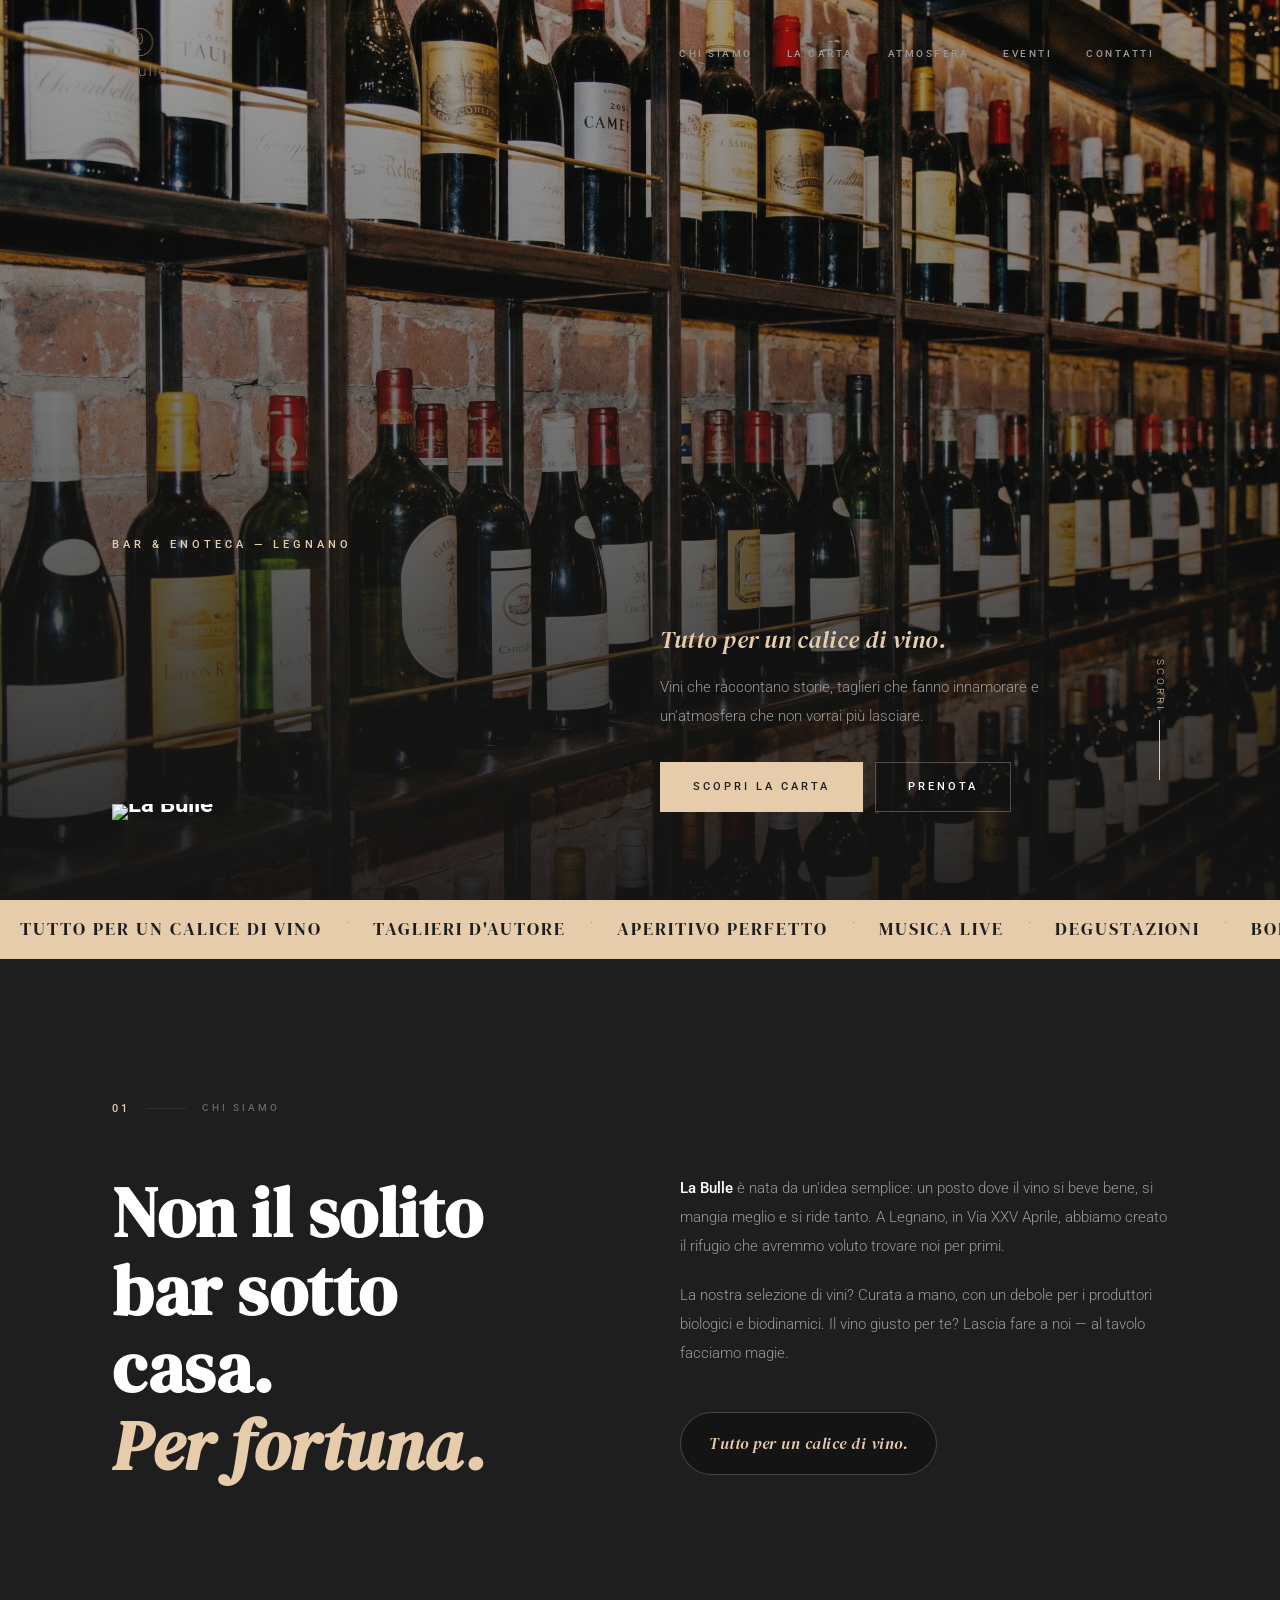
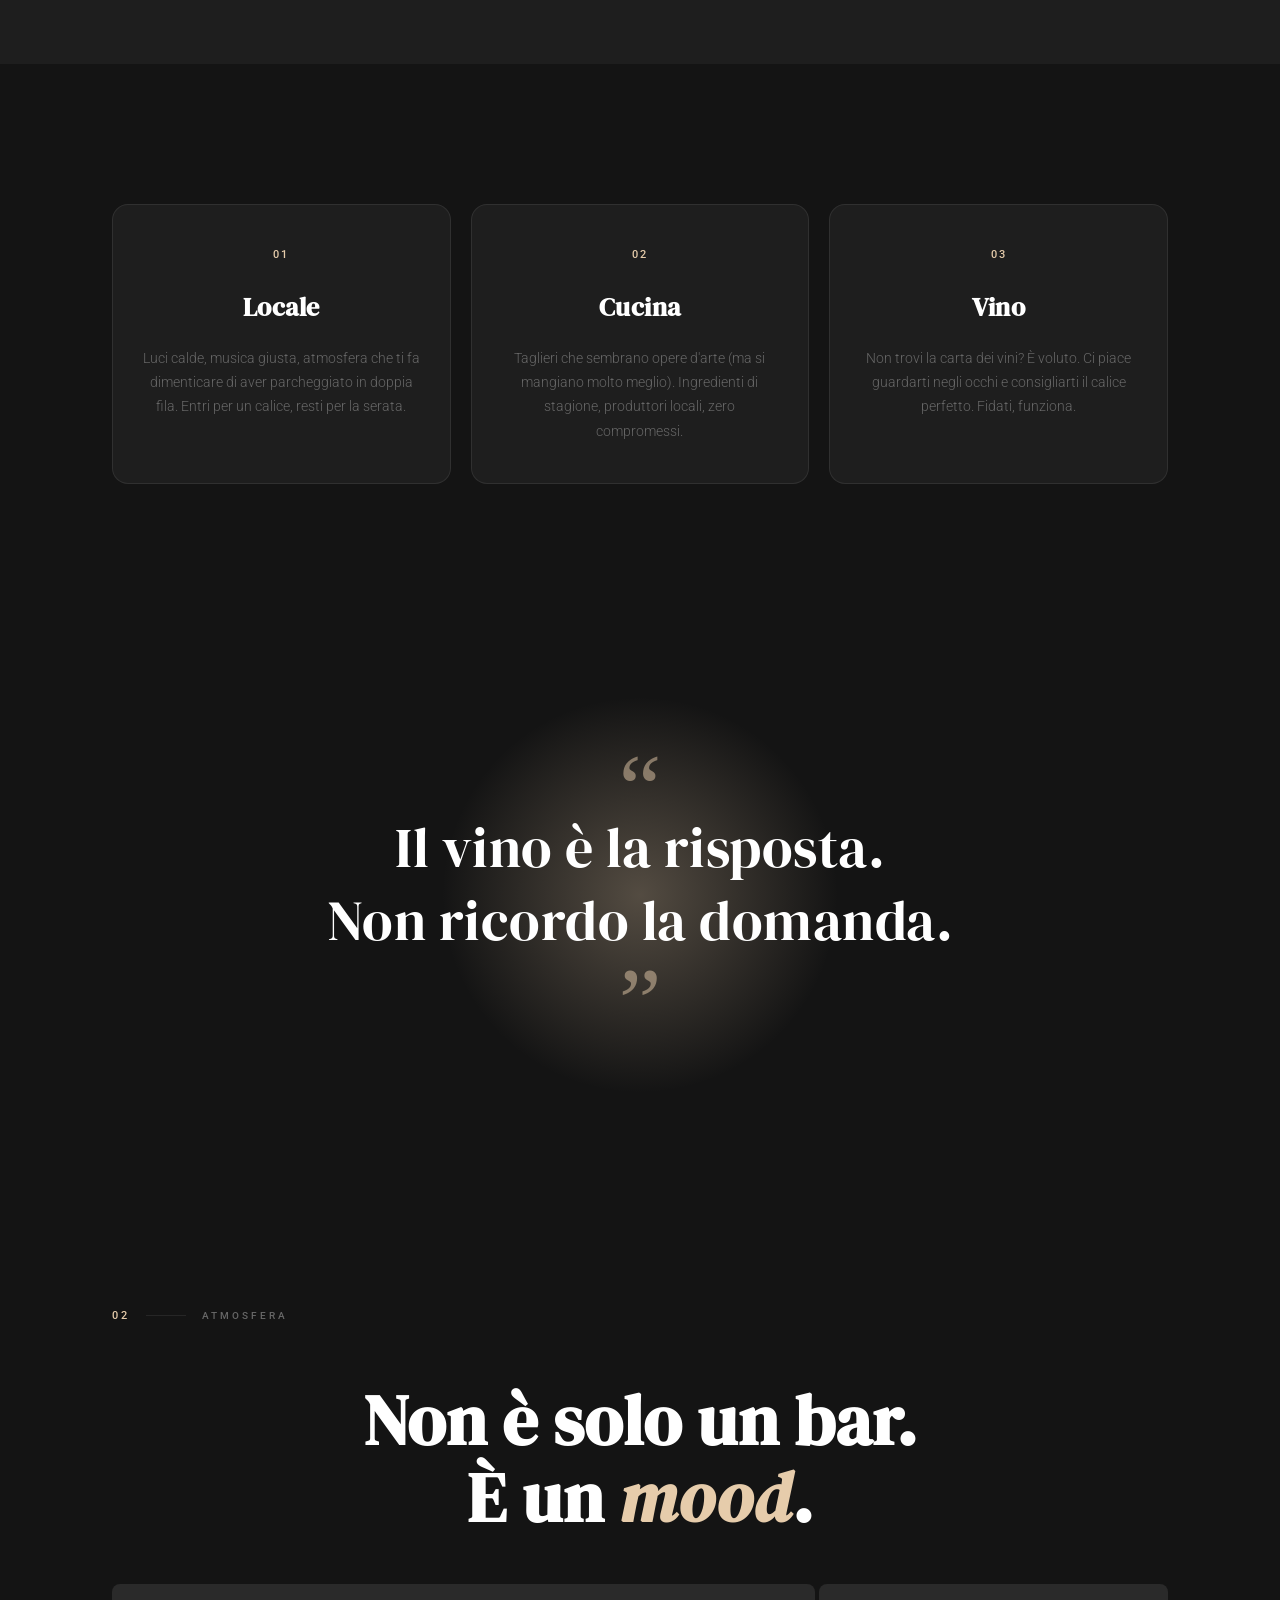
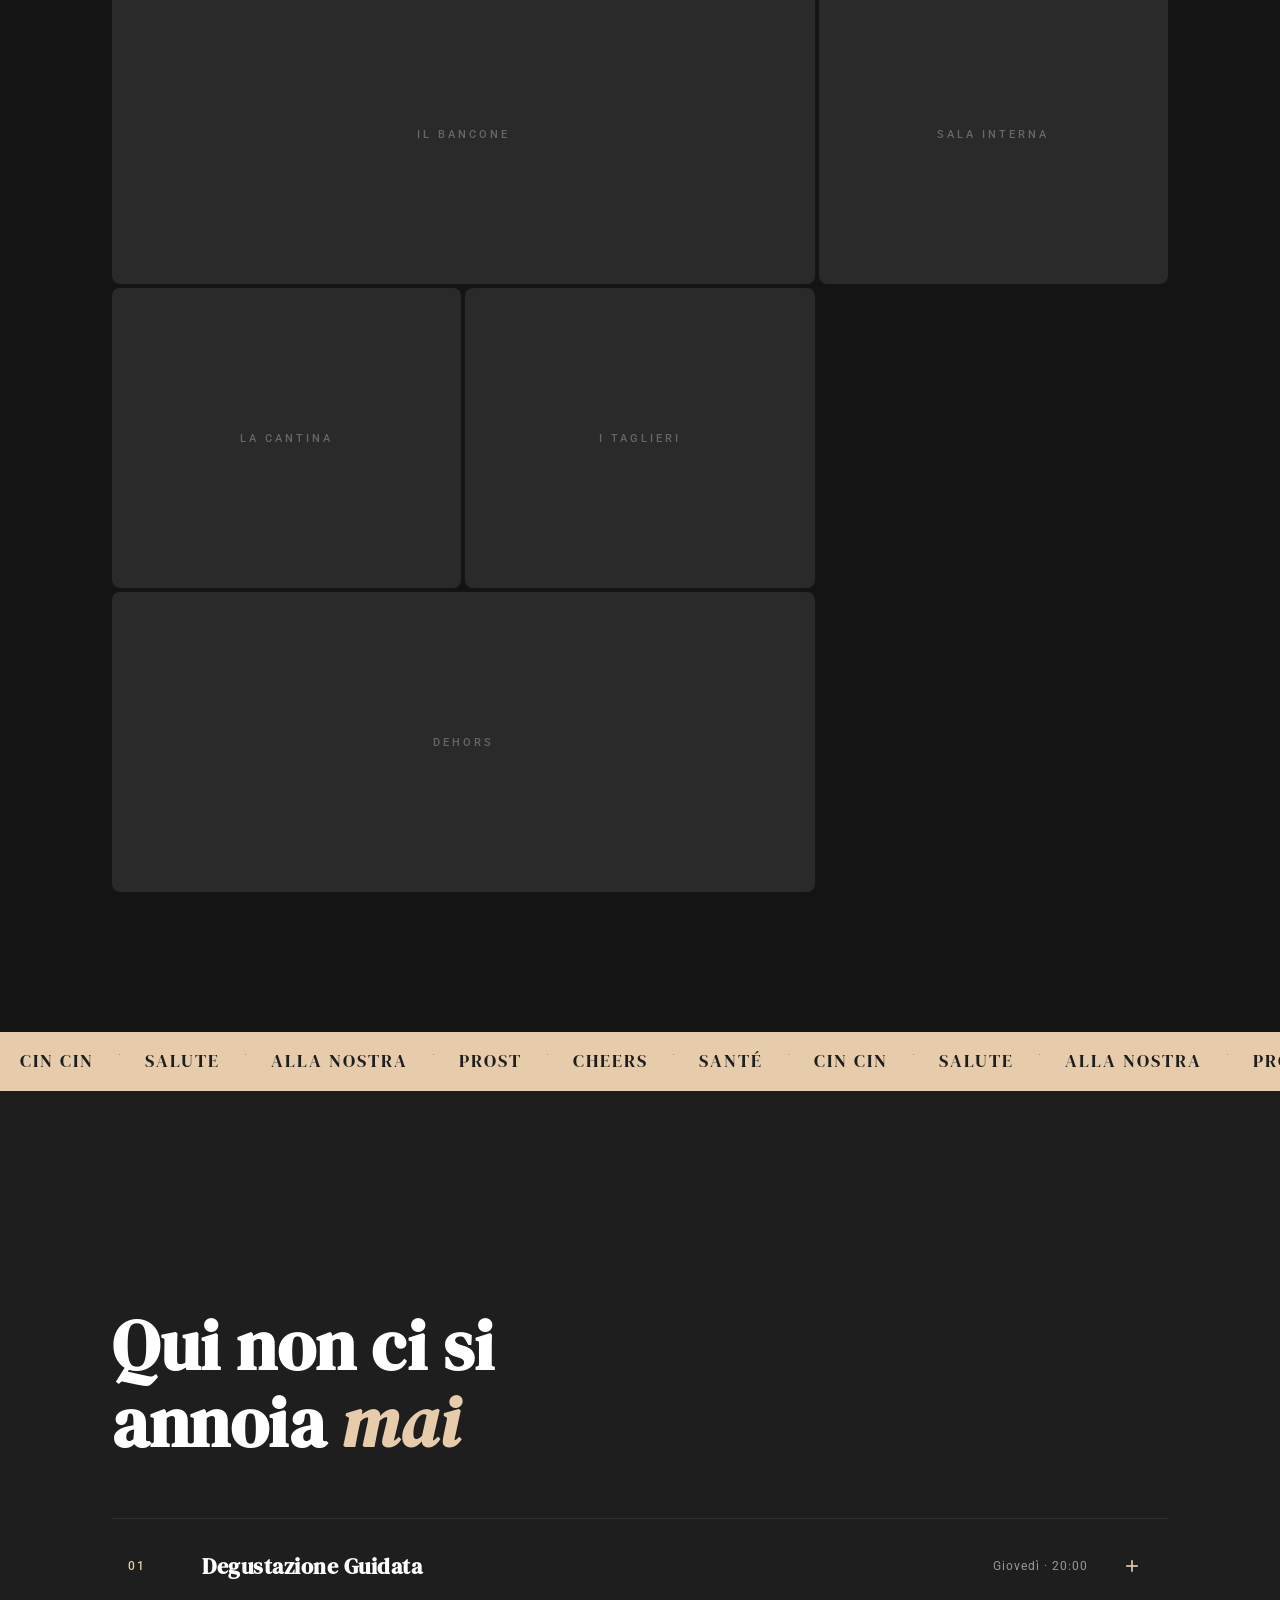
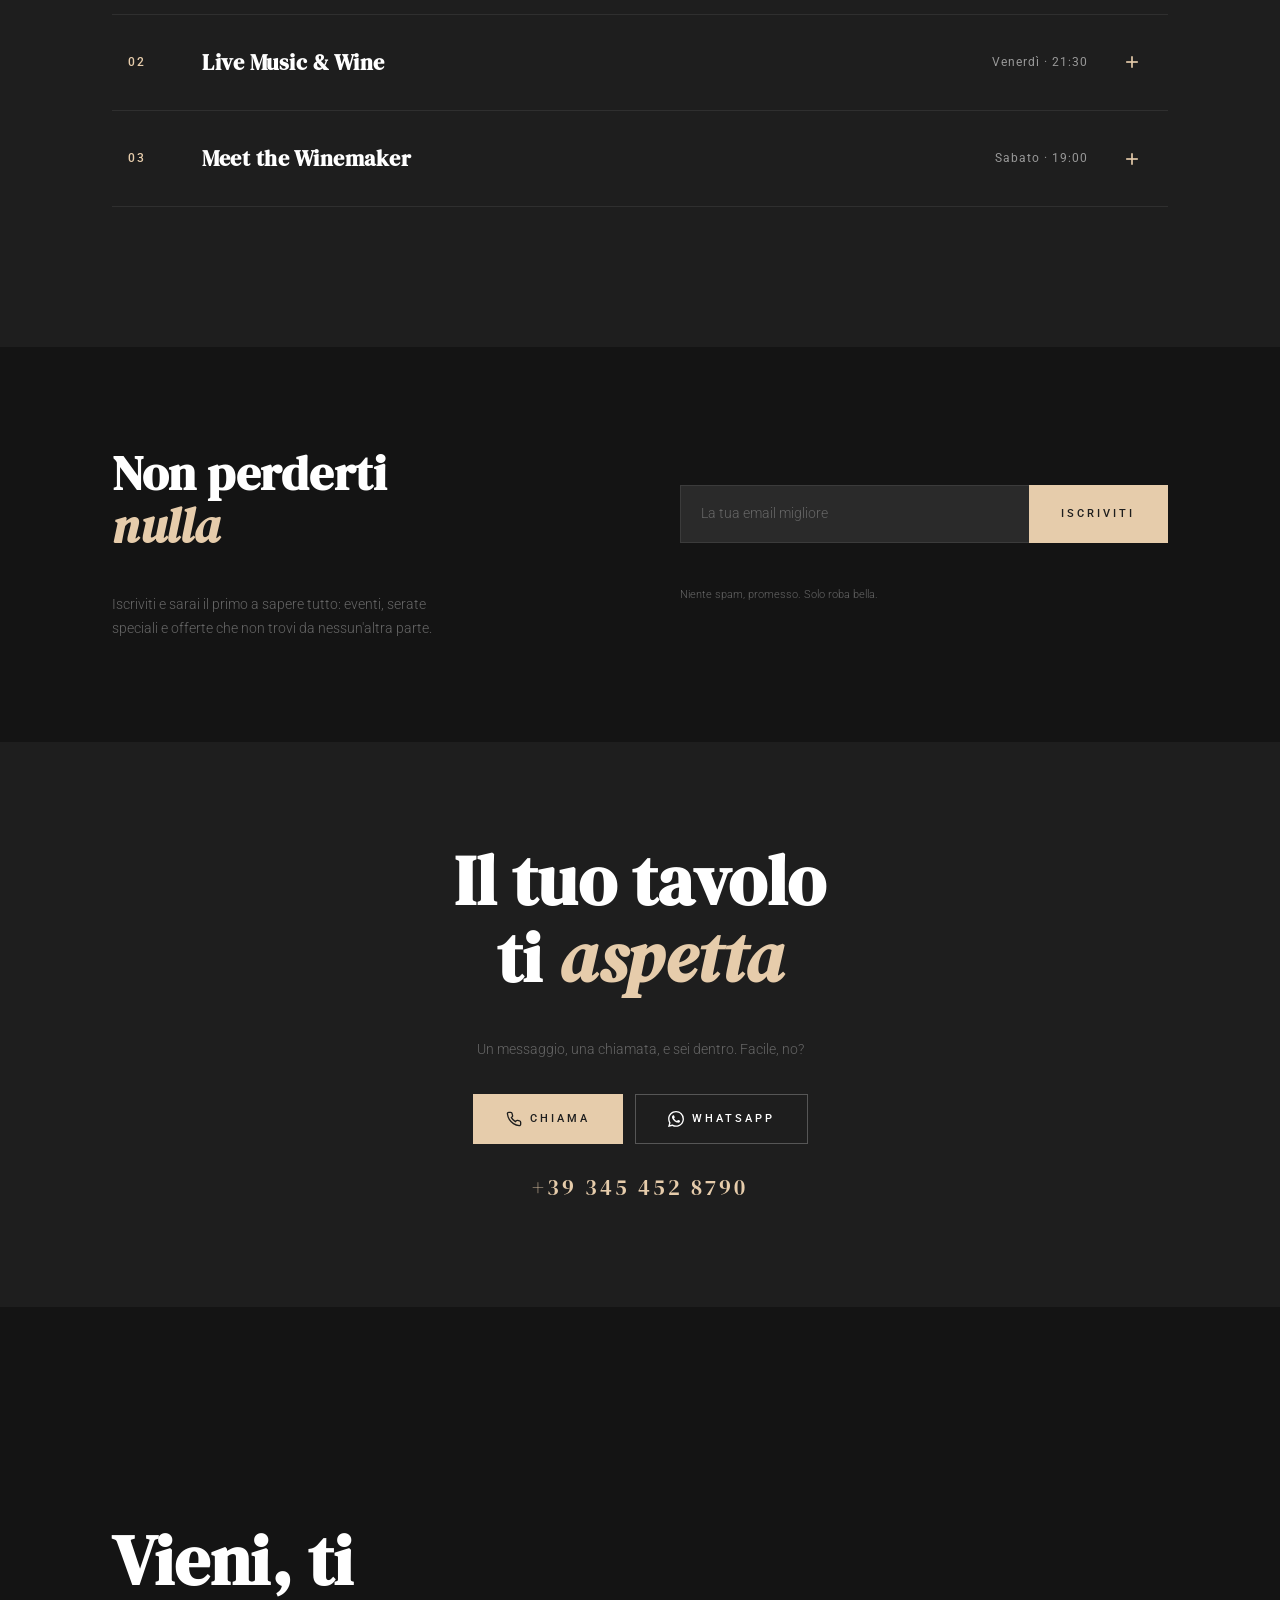
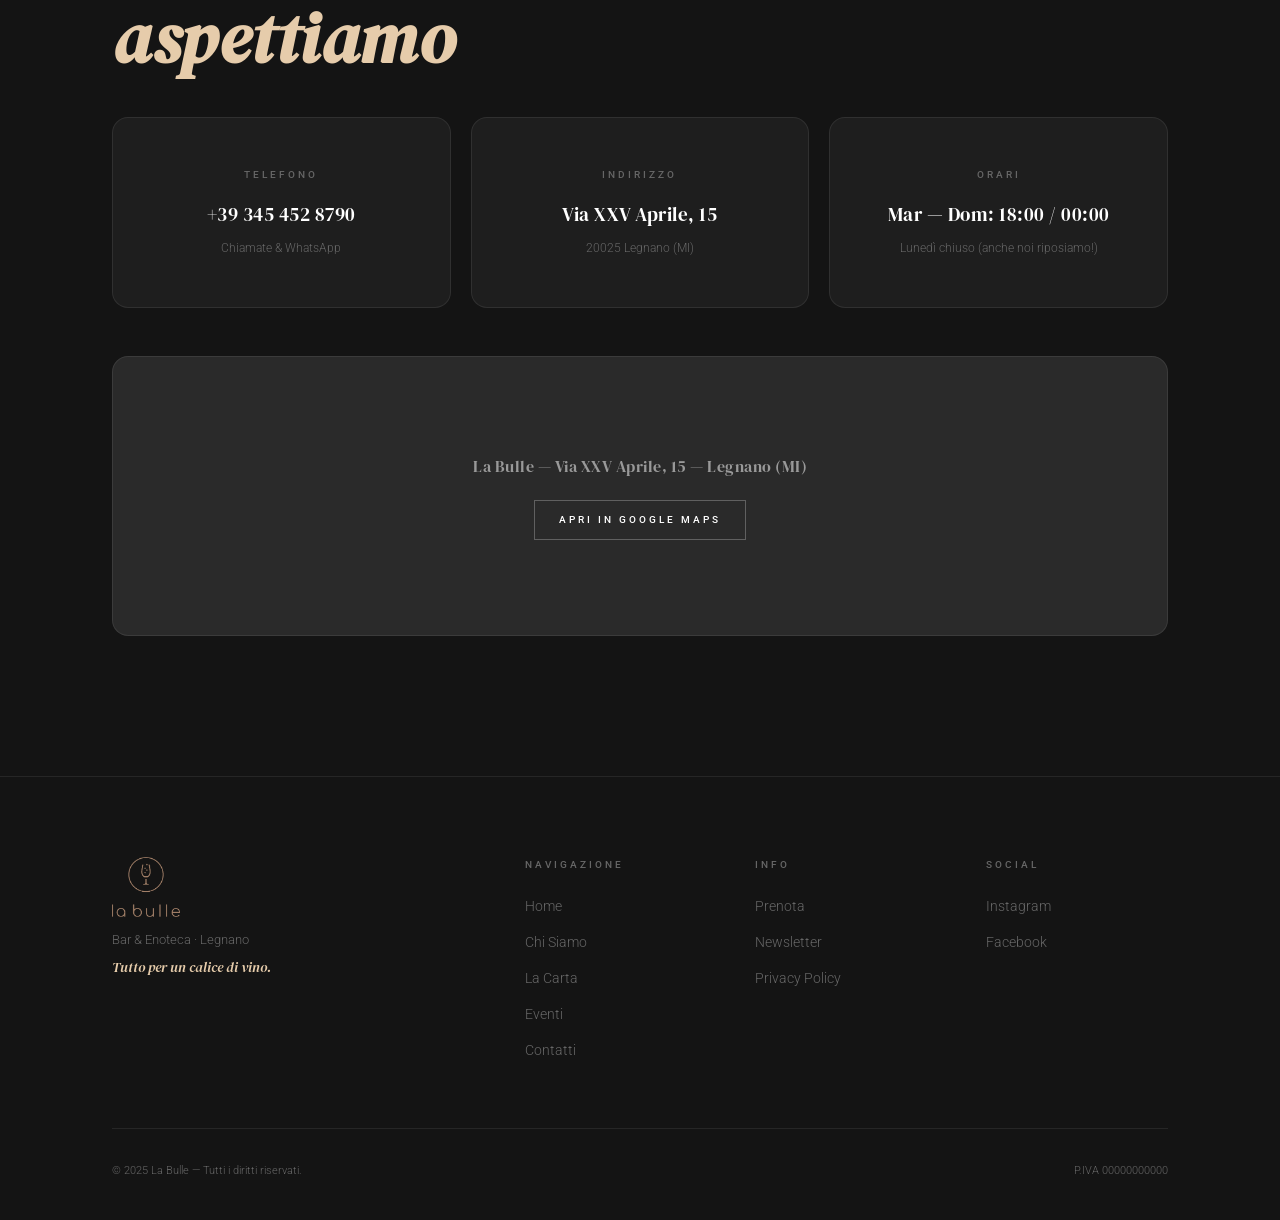
==== index.html @ a7959d2e "refactor: move menu to dedicated page, remove parallax, drop Musica pillar - Hero: removed parallax " ====
<!DOCTYPE html>
<html lang="it">
<head>
    <meta charset="UTF-8">
    <meta name="viewport" content="width=device-width, initial-scale=1.0">
    <meta name="description" content="La Bulle - Bar Enoteca a Legnano. Tutto per un calice di vino. Vini pregiati, taglieri ricercati e un'atmosfera unica in Via XXV Aprile.">
    <meta name="keywords" content="bar enoteca, wine bar, vini, aperitivo, Legnano, La Bulle">
    <meta name="author" content="La Bulle">
    <meta name="theme-color" content="#1e1e1e">
    <meta property="og:title" content="La Bulle - Bar Enoteca | Tutto per un calice di vino">
    <meta property="og:description" content="Tutto per un calice di vino. Vini pregiati, taglieri ricercati e un'atmosfera unica a Legnano.">
    <meta property="og:type" content="website">
    <meta property="og:locale" content="it_IT">
    <title>La Bulle — Bar Enoteca | Tutto per un calice di vino</title>
    <link rel="icon" type="image/svg+xml" href="favicon.svg">
    <link rel="preconnect" href="https://fonts.googleapis.com">
    <link rel="preconnect" href="https://fonts.gstatic.com" crossorigin>
    <link href="https://fonts.googleapis.com/css2?family=DM+Serif+Display:ital@0;1&family=Roboto:wght@300;400;500;700&display=swap" rel="stylesheet">
    <link rel="stylesheet" href="css/style.css">
</head>
<body>

    <!-- Floating Bubbles Background -->
    <div class="bubbles-bg" id="bubblesBg" aria-hidden="true"></div>

    <!-- Navigation -->
    <nav id="navbar" class="navbar">
        <div class="nav-container">
            <a href="#hero" class="nav-logo"><img src="img/Logo_Labulle_Legnano@2x.png" alt="La Bulle" class="nav-logo-img"></a>
            <button class="nav-toggle" id="navToggle" aria-label="Menu">
                <span></span><span></span><span></span>
            </button>
            <ul class="nav-menu" id="navMenu">
                <li><a href="#about" class="nav-link">Chi Siamo</a></li>
                <li><a href="menu.html" class="nav-link">La Carta</a></li>
                <li><a href="#gallery" class="nav-link">Atmosfera</a></li>
                <li><a href="#events" class="nav-link">Eventi</a></li>
                <li><a href="#contact" class="nav-link">Contatti</a></li>
            </ul>
        </div>
    </nav>

    <!-- Hero -->
    <section id="hero" class="hero">
        <div class="hero-bg-image">
            <!-- L'utente carica l'immagine in /img -->
            <img src="img/hero-bg.jpg" alt="" class="hero-bg-img">
        </div>
        <div class="hero-overlay"></div>
        <div class="hero-inner">
            <div class="hero-content">
                <p class="hero-tag anim">Bar &amp; Enoteca &mdash; Legnano</p>
                <h1 class="hero-title anim">
                    <img src="img/Text_LaBulle_Legnano@2x.png" alt="La Bulle" class="hero-logo-img">
                </h1>
                <div class="hero-right anim">
                    <p class="hero-claim">Tutto per un calice di vino.</p>
                    <p class="hero-desc">Vini che raccontano storie, taglieri che fanno innamorare e un'atmosfera che non vorrai pi&ugrave; lasciare.</p>
                    <div class="hero-actions">
                        <a href="menu.html" class="btn">Scopri la Carta</a>
                        <a href="https://wa.me/393454528790" target="_blank" rel="noopener" class="btn btn--outline">Prenota</a>
                    </div>
                </div>
            </div>
            <div class="hero-scroll">
                <span class="hero-scroll-text">Scorri</span>
                <span class="hero-scroll-line"></span>
            </div>
        </div>
    </section>

    <!-- Ticker Marquee -->
    <div class="ticker" aria-hidden="true">
        <div class="ticker-track">
            <span class="ticker-item">Tutto per un calice di vino</span>
            <span class="ticker-dot">&middot;</span>
            <span class="ticker-item">Taglieri d'Autore</span>
            <span class="ticker-dot">&middot;</span>
            <span class="ticker-item">Aperitivo Perfetto</span>
            <span class="ticker-dot">&middot;</span>
            <span class="ticker-item">Musica Live</span>
            <span class="ticker-dot">&middot;</span>
            <span class="ticker-item">Degustazioni</span>
            <span class="ticker-dot">&middot;</span>
            <span class="ticker-item">Bollicine Sempre</span>
            <span class="ticker-dot">&middot;</span>
            <span class="ticker-item">Tutto per un calice di vino</span>
            <span class="ticker-dot">&middot;</span>
            <span class="ticker-item">Taglieri d'Autore</span>
            <span class="ticker-dot">&middot;</span>
            <span class="ticker-item">Aperitivo Perfetto</span>
            <span class="ticker-dot">&middot;</span>
            <span class="ticker-item">Musica Live</span>
            <span class="ticker-dot">&middot;</span>
            <span class="ticker-item">Degustazioni</span>
            <span class="ticker-dot">&middot;</span>
            <span class="ticker-item">Bollicine Sempre</span>
            <span class="ticker-dot">&middot;</span>
        </div>
    </div>

    <!-- About -->
    <section id="about" class="section">
        <div class="container">
            <div class="section-label anim"><span class="label-num">01</span><span class="label-line"></span><span>Chi Siamo</span></div>
            <div class="about-layout">
                <div class="about-col-left anim">
                    <h2 class="display-heading">Non il solito<br>bar sotto<br>casa.<br><em>Per fortuna.</em></h2>
                </div>
                <div class="about-col-right anim">
                    <p><strong>La Bulle</strong> &egrave; nata da un'idea semplice: un posto dove il vino si beve bene, si mangia meglio e si ride tanto. A Legnano, in Via XXV Aprile, abbiamo creato il rifugio che avremmo voluto trovare noi per primi.</p>
                    <p>La nostra selezione di vini? Curata a mano, con un debole per i produttori biologici e biodinamici. Il vino giusto per te? Lascia fare a noi &mdash; al tavolo facciamo magie.</p>
                    <div class="about-badge anim">
                        <span class="badge-text">Tutto per un calice di vino.</span>
                    </div>
                </div>
            </div>
        </div>
    </section>

    <!-- Pillars -->
    <section class="section section--dark">
        <div class="container">
            <div class="pillars-grid">
                <div class="pillar tilt-card anim">
                    <span class="pillar-num">01</span>
                    <h3 class="pillar-title">Locale</h3>
                    <p>Luci calde, musica giusta, atmosfera che ti fa dimenticare di aver parcheggiato in doppia fila. Entri per un calice, resti per la serata.</p>
                </div>
                <div class="pillar tilt-card anim">
                    <span class="pillar-num">02</span>
                    <h3 class="pillar-title">Cucina</h3>
                    <p>Taglieri che sembrano opere d'arte (ma si mangiano molto meglio). Ingredienti di stagione, produttori locali, zero compromessi.</p>
                </div>
                <div class="pillar tilt-card anim">
                    <span class="pillar-num">03</span>
                    <h3 class="pillar-title">Vino</h3>
                    <p>Non trovi la carta dei vini? &Egrave; voluto. Ci piace guardarti negli occhi e consigliarti il calice perfetto. Fidati, funziona.</p>
                </div>
            </div>
        </div>
    </section>

    <!-- Big Quote -->
    <section class="section section--quote">
        <div class="container">
            <blockquote class="big-quote anim">
                <span class="big-quote-mark">&ldquo;</span>
                <p>Il vino &egrave; la risposta.<br>Non ricordo la domanda.</p>
                <span class="big-quote-mark big-quote-mark--end">&rdquo;</span>
            </blockquote>
        </div>
    </section>

    <!-- Gallery -->
    <section id="gallery" class="section section--dark">
        <div class="container">
            <div class="section-label anim"><span class="label-num">02</span><span class="label-line"></span><span>Atmosfera</span></div>
            <h2 class="display-heading display-heading--center anim">Non &egrave; solo un bar.<br>&Egrave; un <em>mood</em>.</h2>
            <div class="gallery-grid anim">
                <div class="gallery-cell gallery-cell--wide">
                    <div class="gallery-placeholder"><span>Il Bancone</span></div>
                </div>
                <div class="gallery-cell">
                    <div class="gallery-placeholder"><span>Sala Interna</span></div>
                </div>
                <div class="gallery-cell">
                    <div class="gallery-placeholder"><span>La Cantina</span></div>
                </div>
                <div class="gallery-cell">
                    <div class="gallery-placeholder"><span>I Taglieri</span></div>
                </div>
                <div class="gallery-cell gallery-cell--wide">
                    <div class="gallery-placeholder"><span>Dehors</span></div>
                </div>
            </div>
        </div>
    </section>

    <!-- Ticker 2 -->
    <div class="ticker ticker--reverse" aria-hidden="true">
        <div class="ticker-track">
            <span class="ticker-item">Cin Cin</span>
            <span class="ticker-dot">&middot;</span>
            <span class="ticker-item">Salute</span>
            <span class="ticker-dot">&middot;</span>
            <span class="ticker-item">Alla Nostra</span>
            <span class="ticker-dot">&middot;</span>
            <span class="ticker-item">Prost</span>
            <span class="ticker-dot">&middot;</span>
            <span class="ticker-item">Cheers</span>
            <span class="ticker-dot">&middot;</span>
            <span class="ticker-item">Sant&eacute;</span>
            <span class="ticker-dot">&middot;</span>
            <span class="ticker-item">Cin Cin</span>
            <span class="ticker-dot">&middot;</span>
            <span class="ticker-item">Salute</span>
            <span class="ticker-dot">&middot;</span>
            <span class="ticker-item">Alla Nostra</span>
            <span class="ticker-dot">&middot;</span>
            <span class="ticker-item">Prost</span>
            <span class="ticker-dot">&middot;</span>
            <span class="ticker-item">Cheers</span>
            <span class="ticker-dot">&middot;</span>
            <span class="ticker-item">Sant&eacute;</span>
            <span class="ticker-dot">&middot;</span>
        </div>
    </div>

    <!-- Events -->
    <section id="events" class="section">
        <div class="container">
            <div class="section-label anim"><span class="label-num">03</span><span class="label-line"></span><span>Eventi</span></div>
            <h2 class="display-heading anim">Qui non ci si<br>annoia <em>mai</em></h2>
            <div class="events-list">
                <article class="event-accordion anim">
                    <button class="event-header" aria-expanded="false">
                        <span class="event-index">01</span>
                        <h3 class="event-name">Degustazione Guidata</h3>
                        <span class="event-when">Gioved&igrave; &middot; 20:00</span>
                        <span class="event-toggle">
                            <svg width="20" height="20" viewBox="0 0 24 24" fill="none" stroke="currentColor" stroke-width="2"><line x1="12" y1="5" x2="12" y2="19"/><line x1="5" y1="12" x2="19" y2="12"/></svg>
                        </span>
                    </button>
                    <div class="event-body">
                        <div class="event-body-inner">
                            <div class="event-info">
                                <p class="event-desc">Ogni gioved&igrave; ti portiamo in giro per l'Italia (senza muoverti dalla sedia). 4 calici + tagliere incluso. Spoiler: finirai per ordinarne un quinto.</p>
                                <div class="event-details">
                                    <span class="event-detail"><strong>Quando:</strong> Ogni gioved&igrave;, ore 20:00</span>
                                    <span class="event-detail"><strong>Prezzo:</strong> &euro;35 / persona</span>
                                    <span class="event-detail"><strong>Include:</strong> 4 calici + tagliere</span>
                                </div>
                                <a href="https://wa.me/393454528790" target="_blank" rel="noopener" class="btn btn--sm">Prenota il tuo posto</a>
                            </div>
                            <div class="event-poster">
                                <div class="event-poster-placeholder"><span>Locandina</span></div>
                            </div>
                        </div>
                    </div>
                </article>
                <article class="event-accordion anim">
                    <button class="event-header" aria-expanded="false">
                        <span class="event-index">02</span>
                        <h3 class="event-name">Live Music &amp; Wine</h3>
                        <span class="event-when">Venerd&igrave; &middot; 21:30</span>
                        <span class="event-toggle">
                            <svg width="20" height="20" viewBox="0 0 24 24" fill="none" stroke="currentColor" stroke-width="2"><line x1="12" y1="5" x2="12" y2="19"/><line x1="5" y1="12" x2="19" y2="12"/></svg>
                        </span>
                    </button>
                    <div class="event-body">
                        <div class="event-body-inner">
                            <div class="event-info">
                                <p class="event-desc">Venerd&igrave; sera: musica dal vivo, calici in mano, problemi alla porta. L'abbinamento perfetto non &egrave; solo cibo e vino.</p>
                                <div class="event-details">
                                    <span class="event-detail"><strong>Quando:</strong> Ogni venerd&igrave;, ore 21:30</span>
                                    <span class="event-detail"><strong>Prezzo:</strong> Ingresso libero</span>
                                    <span class="event-detail"><strong>Generi:</strong> Jazz, Soul, Acustico</span>
                                </div>
                                <a href="https://wa.me/393454528790" target="_blank" rel="noopener" class="btn btn--sm">Info e prenotazioni</a>
                            </div>
                            <div class="event-poster">
                                <div class="event-poster-placeholder"><span>Locandina</span></div>
                            </div>
                        </div>
                    </div>
                </article>
                <article class="event-accordion anim">
                    <button class="event-header" aria-expanded="false">
                        <span class="event-index">03</span>
                        <h3 class="event-name">Meet the Winemaker</h3>
                        <span class="event-when">Sabato &middot; 19:00</span>
                        <span class="event-toggle">
                            <svg width="20" height="20" viewBox="0 0 24 24" fill="none" stroke="currentColor" stroke-width="2"><line x1="12" y1="5" x2="12" y2="19"/><line x1="5" y1="12" x2="19" y2="12"/></svg>
                        </span>
                    </button>
                    <div class="event-body">
                        <div class="event-body-inner">
                            <div class="event-info">
                                <p class="event-desc">Una volta al mese un produttore racconta i suoi vini davanti a chi sa apprezzarli. Ovvero: tu, con il calice in mano.</p>
                                <div class="event-details">
                                    <span class="event-detail"><strong>Quando:</strong> Un sabato al mese, ore 19:00</span>
                                    <span class="event-detail"><strong>Prezzo:</strong> &euro;45 / persona</span>
                                    <span class="event-detail"><strong>Include:</strong> Degustazione + tagliere</span>
                                </div>
                                <a href="https://wa.me/393454528790" target="_blank" rel="noopener" class="btn btn--sm">Prenota il tuo posto</a>
                            </div>
                            <div class="event-poster">
                                <div class="event-poster-placeholder"><span>Locandina</span></div>
                            </div>
                        </div>
                    </div>
                </article>
            </div>
        </div>
    </section>

    <!-- Newsletter -->
    <section id="newsletter" class="section section--dark section--compact">
        <div class="container">
            <div class="newsletter-layout anim">
                <div class="newsletter-text">
                    <h2 class="display-heading display-heading--sm">Non perderti<br><em>nulla</em></h2>
                    <p>Iscriviti e sarai il primo a sapere tutto: eventi, serate speciali e offerte che non trovi da nessun'altra parte.</p>
                </div>
                <form class="newsletter-form" id="newsletterForm">
                    <div class="newsletter-field">
                        <input type="email" id="newsletterEmail" name="email" required placeholder="La tua email migliore" autocomplete="email">
                        <button type="submit" class="btn">Iscriviti</button>
                    </div>
                    <div class="form-msg" id="newsletterMessage"></div>
                    <p class="newsletter-note">Niente spam, promesso. Solo roba bella.</p>
                </form>
            </div>
        </div>
    </section>

    <!-- Reservation CTA -->
    <section class="section section--cta">
        <div class="container">
            <div class="cta-layout anim">
                <h2 class="display-heading display-heading--center">Il tuo tavolo<br>ti <em>aspetta</em></h2>
                <p class="cta-sub">Un messaggio, una chiamata, e sei dentro. Facile, no?</p>
                <div class="cta-actions">
                    <a href="tel:+393454528790" class="btn btn--icon">
                        <svg width="16" height="16" viewBox="0 0 24 24" fill="none" stroke="currentColor" stroke-width="2"><path d="M22 16.92v3a2 2 0 0 1-2.18 2 19.79 19.79 0 0 1-8.63-3.07 19.5 19.5 0 0 1-6-6 19.79 19.79 0 0 1-3.07-8.67A2 2 0 0 1 4.11 2h3a2 2 0 0 1 2 1.72c.127.96.361 1.903.7 2.81a2 2 0 0 1-.45 2.11L8.09 9.91a16 16 0 0 0 6 6l1.27-1.27a2 2 0 0 1 2.11-.45c.907.339 1.85.573 2.81.7A2 2 0 0 1 22 16.92z"/></svg>
                        Chiama
                    </a>
                    <a href="https://wa.me/393454528790" target="_blank" rel="noopener" class="btn btn--outline btn--icon">
                        <svg width="16" height="16" viewBox="0 0 24 24" fill="currentColor"><path d="M17.472 14.382c-.297-.149-1.758-.867-2.03-.967-.273-.099-.471-.148-.67.15-.197.297-.767.966-.94 1.164-.173.199-.347.223-.644.075-.297-.15-1.255-.463-2.39-1.475-.883-.788-1.48-1.761-1.653-2.059-.173-.297-.018-.458.13-.606.134-.133.298-.347.446-.52.149-.174.198-.298.298-.497.099-.198.05-.371-.025-.52-.075-.149-.669-1.612-.916-2.207-.242-.579-.487-.5-.669-.51-.173-.008-.371-.01-.57-.01-.198 0-.52.074-.792.372-.272.297-1.04 1.016-1.04 2.479 0 1.462 1.065 2.875 1.213 3.074.149.198 2.096 3.2 5.077 4.487.709.306 1.262.489 1.694.625.712.227 1.36.195 1.871.118.571-.085 1.758-.719 2.006-1.413.248-.694.248-1.289.173-1.413-.074-.124-.272-.198-.57-.347m-5.421 7.403h-.004a9.87 9.87 0 0 1-5.031-1.378l-.361-.214-3.741.982.998-3.648-.235-.374a9.86 9.86 0 0 1-1.51-5.26c.001-5.45 4.436-9.884 9.888-9.884 2.64 0 5.122 1.03 6.988 2.898a9.825 9.825 0 0 1 2.893 6.994c-.003 5.45-4.437 9.884-9.885 9.884m8.413-18.297A11.815 11.815 0 0 0 12.05 0C5.495 0 .16 5.335.157 11.892c0 2.096.547 4.142 1.588 5.945L.057 24l6.305-1.654a11.882 11.882 0 0 0 5.683 1.448h.005c6.554 0 11.89-5.335 11.893-11.893a11.821 11.821 0 0 0-3.48-8.413z"/></svg>
                        WhatsApp
                    </a>
                </div>
                <span class="cta-phone">+39 345 452 8790</span>
            </div>
        </div>
    </section>

    <!-- Contact -->
    <section id="contact" class="section section--dark">
        <div class="container">
            <div class="section-label anim"><span class="label-num">04</span><span class="label-line"></span><span>Contatti</span></div>
            <h2 class="display-heading anim">Vieni, ti<br><em>aspettiamo</em></h2>
            <div class="contact-grid anim">
                <div class="contact-block tilt-card">
                    <h4>Telefono</h4>
                    <p><a href="tel:+393454528790">+39 345 452 8790</a></p>
                    <span class="contact-note">Chiamate &amp; WhatsApp</span>
                </div>
                <div class="contact-block tilt-card">
                    <h4>Indirizzo</h4>
                    <p>Via XXV Aprile, 15</p>
                    <span class="contact-note">20025 Legnano (MI)</span>
                </div>
                <div class="contact-block tilt-card">
                    <h4>Orari</h4>
                    <p>Mar &mdash; Dom: 18:00 / 00:00</p>
                    <span class="contact-note">Luned&igrave; chiuso (anche noi riposiamo!)</span>
                </div>
            </div>
            <div class="contact-map anim">
                <div class="map-placeholder">
                    <p>La Bulle &mdash; Via XXV Aprile, 15 &mdash; Legnano (MI)</p>
                    <a href="https://www.google.com/maps/search/?api=1&query=Via+XXV+Aprile+15+20025+Legnano+MI" target="_blank" rel="noopener" class="btn btn--outline btn--sm">Apri in Google Maps</a>
                </div>
            </div>
        </div>
    </section>

    <!-- Footer -->
    <footer class="footer">
        <div class="container">
            <div class="footer-top">
                <div class="footer-brand">
                    <img src="img/Logo_Labulle_Legnano@2x.png" alt="La Bulle" class="footer-logo-img">
                    <p>Bar &amp; Enoteca &middot; Legnano</p>
                    <p class="footer-tagline">Tutto per un calice di vino.</p>
                </div>
                <div class="footer-col">
                    <h4>Navigazione</h4>
                    <ul>
                        <li><a href="#hero">Home</a></li>
                        <li><a href="#about">Chi Siamo</a></li>
                        <li><a href="menu.html">La Carta</a></li>
                        <li><a href="#events">Eventi</a></li>
                        <li><a href="#contact">Contatti</a></li>
                    </ul>
                </div>
                <div class="footer-col">
                    <h4>Info</h4>
                    <ul>
                        <li><a href="tel:+393454528790">Prenota</a></li>
                        <li><a href="#newsletter">Newsletter</a></li>
                        <li><a href="#">Privacy Policy</a></li>
                    </ul>
                </div>
                <div class="footer-col">
                    <h4>Social</h4>
                    <ul>
                        <li><a href="#" target="_blank">Instagram</a></li>
                        <li><a href="#" target="_blank">Facebook</a></li>
                    </ul>
                </div>
            </div>
            <div class="footer-bottom">
                <p>&copy; 2025 La Bulle &mdash; Tutti i diritti riservati.</p>
                <p>P.IVA 00000000000</p>
            </div>
        </div>
    </footer>

    <!-- Back to top -->
    <button id="backToTop" class="back-to-top" aria-label="Torna su">
        <svg width="20" height="20" viewBox="0 0 24 24" fill="none" stroke="currentColor" stroke-width="2"><polyline points="18 15 12 9 6 15"/></svg>
    </button>

    <script src="js/main.js"></script>
</body>
</html>
---- css/style.css ----
/* ============================================
   LA BULLE — Bar & Enoteca
   Creative Dark Theme — #e6ccab accent
   ============================================ */

:root {
    --black: #1e1e1e;
    --black-deep: #141414;
    --black-light: #2a2a2a;
    --white: #ffffff;
    --white-off: #e8e8e8;
    --white-muted: #999999;
    --white-dim: #666666;
    --accent: #e6ccab;
    --accent-light: #f0ddc0;
    --accent-glow: rgba(230,204,171,0.30);
    --border: rgba(255,255,255,0.08);
    --border-accent: rgba(230,204,171,0.25);

    --font-heading: 'DM Serif Display', serif;
    --font-body: 'Roboto', sans-serif;

    --container: 1120px;
    --space-section: 140px;
    --bounce: cubic-bezier(0.34, 1.56, 0.64, 1);
    --smooth: cubic-bezier(0.25, 0.46, 0.45, 0.94);
}

/* — Reset — */
*, *::before, *::after { margin:0; padding:0; box-sizing:border-box; }
html { scroll-behavior:smooth; -webkit-font-smoothing:antialiased; }
body {
    font-family: var(--font-body);
    font-weight: 300;
    font-size: 16px;
    line-height: 1.75;
    background: var(--black);
    color: var(--white);
    overflow-x: hidden;
}
a { color: inherit; text-decoration:none; }
ul { list-style:none; }
img { max-width:100%; display:block; }
input,button,textarea,select { font:inherit; }
em { font-style:italic; color: var(--accent); }
strong { font-weight:500; color: var(--white); }

/* — Utility — */
.container { max-width:var(--container); margin:0 auto; padding:0 32px; }

/* — Floating Bubbles BG — */
.bubbles-bg {
    position: fixed; inset: 0; z-index: 0;
    pointer-events: none; overflow: hidden;
}
.bubble {
    position: absolute;
    border-radius: 50%;
    background: radial-gradient(circle at 30% 30%, rgba(230,204,171,0.12), rgba(230,204,171,0.02));
    border: 1px solid rgba(230,204,171,0.06);
    animation: floatUp linear infinite;
    will-change: transform;
}
@keyframes floatUp {
    0% { transform: translateY(100vh) scale(0); opacity: 0; }
    10% { opacity: 1; }
    90% { opacity: 1; }
    100% { transform: translateY(-10vh) scale(1); opacity: 0; }
}

/* — Buttons — */
.btn {
    display:inline-flex; align-items:center; gap:8px;
    padding: 14px 32px;
    font-family: var(--font-body);
    font-size: 0.7rem; font-weight:500;
    letter-spacing: 3px; text-transform:uppercase;
    background: var(--accent); color: var(--black);
    border:1px solid var(--accent);
    cursor:pointer; transition: all 0.35s var(--bounce);
    position: relative; overflow: hidden;
}
.btn::before {
    content: '';
    position: absolute; inset: 0;
    background: linear-gradient(120deg, transparent 30%, rgba(255,255,255,0.2) 50%, transparent 70%);
    transform: translateX(-100%);
    transition: transform 0.6s ease;
}
.btn:hover::before { transform: translateX(100%); }
.btn:hover {
    background: var(--accent-light); border-color: var(--accent-light);
    color: var(--black); transform: translateY(-3px) scale(1.02);
    box-shadow: 0 8px 32px var(--accent-glow);
}
.btn:active { transform: translateY(0) scale(0.98); }
.btn--outline {
    background:transparent; color: var(--white); border-color: rgba(255,255,255,0.25);
}
.btn--outline:hover {
    background: var(--white); color: var(--black); border-color: var(--white);
    box-shadow: 0 8px 32px rgba(255,255,255,0.15);
}
.btn--icon svg { flex-shrink:0; }
.btn--sm { padding:10px 24px; font-size:0.65rem; }

/* ============================
   TICKER / MARQUEE
   ============================ */
.ticker {
    background: var(--accent);
    padding: 14px 0;
    overflow: hidden;
    white-space: nowrap;
    position: relative;
    z-index: 1;
}
.ticker-track {
    display: inline-flex;
    gap: 0;
    animation: tickerScroll 25s linear infinite;
}
.ticker--reverse .ticker-track {
    animation: tickerScrollReverse 20s linear infinite;
}
.ticker-item {
    font-family: var(--font-heading);
    font-size: 1.1rem;
    color: var(--black);
    letter-spacing: 2px;
    padding: 0 20px;
    text-transform: uppercase;
}
.ticker-dot {
    color: var(--black);
    opacity: 0.4;
    font-size: 0.8rem;
    line-height: 1.1rem;
    vertical-align: middle;
    padding: 0 4px;
}
@keyframes tickerScroll {
    0% { transform: translateX(0); }
    100% { transform: translateX(-50%); }
}
@keyframes tickerScrollReverse {
    0% { transform: translateX(-50%); }
    100% { transform: translateX(0); }
}

/* ============================
   NAVBAR
   ============================ */
.navbar {
    position:fixed; top:0; left:0; width:100%; z-index:1000;
    padding:28px 0; transition: all 0.35s ease;
}
.navbar.scrolled {
    padding:16px 0;
    background:rgba(30,30,30,0.95);
    backdrop-filter:blur(16px);
    border-bottom:1px solid var(--border);
}
.nav-container {
    max-width:var(--container); margin:0 auto; padding:0 32px;
    display:flex; align-items:center; justify-content:space-between;
}
.nav-logo { display:flex; align-items:center; z-index:1001; }
.nav-logo-img {
    height: 48px; width:auto;
    transition: all 0.35s var(--bounce);
}
.navbar.scrolled .nav-logo-img { height:38px; }
.nav-logo:hover .nav-logo-img { transform: scale(1.05); }
.nav-menu { display:flex; gap:6px; }
.nav-link {
    font-size:0.65rem; font-weight:500; letter-spacing:2.5px; text-transform:uppercase;
    color: var(--white-muted); padding:8px 14px;
    position:relative; transition: color 0.25s, transform 0.3s var(--bounce);
}
.nav-link::after {
    content:''; position:absolute; bottom:2px; left:50%; transform:translateX(-50%);
    width:0; height:2px; background:var(--accent); transition:width 0.3s var(--bounce);
    border-radius: 2px;
}
.nav-link:hover, .nav-link.active { color:var(--white); }
.nav-link:hover::after, .nav-link.active::after { width:20px; }
.nav-link:hover { transform: translateY(-2px); }
.nav-toggle {
    display:none; flex-direction:column; gap:5px;
    background:none; border:none; cursor:pointer; padding:6px; z-index:1001;
}
.nav-toggle span { display:block; width:22px; height:1px; background:var(--white); transition:all 0.3s; }

/* ============================
   HERO
   ============================ */
.hero {
    min-height:100vh; display:flex; align-items:flex-end;
    padding: 0 0 80px;
    background: var(--black-deep);
    position:relative; overflow:hidden;
}
.hero-bg-image {
    position: absolute; inset: 0; z-index: 0;
}
.hero-bg-img {
    width: 100%; height: 100%;
    object-fit: cover; object-position: center;
}
.hero-overlay {
    position: absolute; inset: 0; z-index: 1;
    background:
        linear-gradient(to bottom, rgba(20,20,20,0.4) 0%, rgba(20,20,20,0.6) 50%, rgba(20,20,20,0.92) 100%),
        radial-gradient(ellipse at 20% 80%, rgba(230,204,171,0.08) 0%, transparent 60%);
}
.hero-inner { position:relative; z-index:2; width:100%; max-width:var(--container); margin:0 auto; padding:0 32px; }
.hero-content { display:grid; grid-template-columns:1fr 1fr; gap:40px; align-items:end; }
.hero-tag {
    font-size:0.7rem; font-weight:500; letter-spacing:4px; text-transform:uppercase;
    color:var(--accent); margin-bottom:24px; grid-column:1/-1;
}
.hero-title { line-height:0; }
.hero-logo-img {
    width: clamp(280px, 40vw, 500px); height:auto;
    transition: transform 0.5s var(--smooth);
}
.hero-logo-img:hover { transform: scale(1.02); }
.hero-right { padding-bottom:8px; }
.hero-claim {
    font-family: var(--font-heading);
    font-size: 1.5rem;
    font-style: italic;
    color: var(--accent);
    margin-bottom: 12px;
    letter-spacing: 0.5px;
}
.hero-desc {
    font-size:0.95rem; line-height:1.9; color:var(--white-muted);
    max-width:400px; margin-bottom:32px;
}
.hero-actions { display:flex; gap:12px; flex-wrap:wrap; }
.hero-scroll {
    position:absolute; bottom:40px; right:32px;
    display: flex; flex-direction: column; align-items: center; gap: 8px;
}
.hero-scroll-text {
    font-size: 0.6rem;
    letter-spacing: 3px;
    text-transform: uppercase;
    color: var(--accent);
    writing-mode: vertical-rl;
    animation: scrollTextPulse 2s ease-in-out infinite;
}
.hero-scroll-line {
    display:block; width:1px; height:60px; background:var(--accent);
    animation: scrollPulse 2s ease-in-out infinite;
}
@keyframes scrollPulse {
    0%,100% { opacity:0.3; transform:scaleY(1); }
    50% { opacity:1; transform:scaleY(1.15); }
}
@keyframes scrollTextPulse {
    0%,100% { opacity:0.4; }
    50% { opacity:1; }
}

/* ============================
   SECTIONS
   ============================ */
.section {
    padding: var(--space-section) 0;
    position: relative;
    z-index: 1;
}
.section--dark { background: var(--black-deep); }
.section--compact { padding: 100px 0; }
.section--cta { padding: 100px 0; background: var(--black); }
.section--quote {
    padding: 100px 0;
    background: var(--black-deep);
    position: relative;
    overflow: hidden;
}
.section--quote::before {
    content: '';
    position: absolute;
    width: 400px; height: 400px;
    border-radius: 50%;
    background: radial-gradient(circle, var(--accent-glow), transparent 70%);
    top: 50%; left: 50%;
    transform: translate(-50%, -50%);
    animation: quotePulse 4s ease-in-out infinite;
}
@keyframes quotePulse {
    0%, 100% { transform: translate(-50%, -50%) scale(0.8); opacity: 0.3; }
    50% { transform: translate(-50%, -50%) scale(1.2); opacity: 0.5; }
}

/* Section label */
.section-label {
    display:flex; align-items:center; gap:16px;
    margin-bottom:56px;
    font-size:0.65rem; font-weight:500; letter-spacing:3px; text-transform:uppercase;
    color:var(--white-dim);
}
.label-num { color:var(--accent); font-size:0.7rem; }
.label-line { width:40px; height:1px; background:var(--border); }

/* Display Heading */
.display-heading {
    font-family:var(--font-heading);
    font-size:clamp(2.8rem, 5.5vw, 4.5rem);
    line-height:1.1; letter-spacing:0.5px;
    color:var(--white);
    margin-bottom:40px;
}
.display-heading em { font-style:italic; color:var(--accent); }
.display-heading--center { text-align:center; }
.display-heading--sm { font-size:clamp(2rem, 4vw, 3rem); }

/* ============================
   BIG QUOTE
   ============================ */
.big-quote {
    text-align: center;
    position: relative;
    z-index: 1;
    padding: 40px 0;
}
.big-quote p {
    font-family: var(--font-heading);
    font-size: clamp(2rem, 5vw, 3.5rem);
    line-height: 1.3;
    color: var(--white);
    letter-spacing: 0.5px;
}
.big-quote-mark {
    display: block;
    font-family: Georgia, serif;
    font-size: clamp(4rem, 8vw, 6rem);
    color: var(--accent);
    line-height: 0.5;
    opacity: 0.5;
    user-select: none;
}
.big-quote-mark--end { margin-top: 20px; }

/* ============================
   ABOUT
   ============================ */
.about-layout {
    display:grid; grid-template-columns:1fr 1fr; gap:80px; align-items:start;
}
.about-col-right p {
    font-size:0.95rem; line-height:1.9; color:var(--white-muted);
    margin-bottom:20px;
}
.about-badge {
    display: inline-block;
    margin-top: 24px;
    padding: 16px 28px;
    background: var(--black-deep);
    border: 1px solid var(--border-accent);
    border-radius: 60px;
    transition: all 0.4s var(--bounce);
}
.about-badge:hover {
    transform: translateY(-4px);
    box-shadow: 0 12px 40px var(--accent-glow);
    border-color: var(--accent);
}
.badge-text {
    font-family: var(--font-heading);
    font-size: 1rem;
    font-style: italic;
    color: var(--accent);
    letter-spacing: 0.5px;
}

/* ============================
   PILLARS
   ============================ */
.pillars-grid {
    display:grid; grid-template-columns:repeat(3,1fr); gap: 20px;
}
.pillar {
    padding:40px 28px;
    border: 1px solid var(--border);
    border-radius: 16px;
    background: var(--black);
    transition: all 0.4s var(--bounce);
    text-align: center;
}
.pillar:hover {
    border-color: var(--accent);
    transform: translateY(-8px);
    box-shadow: 0 16px 48px rgba(230,204,171,0.1);
    background: linear-gradient(180deg, rgba(230,204,171,0.06), var(--black));
}
.pillar-num {
    display: block;
    font-size: 0.7rem;
    font-weight: 500;
    letter-spacing: 2px;
    color: var(--accent);
    margin-bottom: 20px;
}
.pillar-title {
    font-family:var(--font-heading); font-size:1.6rem;
    color:var(--white); margin-bottom:16px; letter-spacing:0.5px;
}
.pillar p {
    font-size:0.85rem; line-height:1.8; color:var(--white-dim);
}

/* ============================
   MENU TABS
   ============================ */
.menu-tabs {
    display: flex;
    gap: 0;
    margin-bottom: 48px;
    border-bottom: 1px solid var(--border);
}
.menu-tab {
    padding: 14px 32px;
    font-family: var(--font-heading);
    font-size: 1.1rem;
    color: var(--white-dim);
    background: none;
    border: none;
    cursor: pointer;
    position: relative;
    transition: color 0.3s;
    letter-spacing: 1px;
}
.menu-tab::after {
    content: '';
    position: absolute;
    bottom: -1px; left: 0; right: 0;
    height: 2px;
    background: var(--accent);
    transform: scaleX(0);
    transition: transform 0.3s var(--bounce);
}
.menu-tab:hover { color: var(--white); }
.menu-tab.active { color: var(--accent); }
.menu-tab.active::after { transform: scaleX(1); }

/* Menu Panels */
.menu-panel { display: none; }
.menu-panel.active { display: block; }

/* ============================
   MENU
   ============================ */
.menu-header { margin-bottom:56px; }
.menu-header-sub {
    font-size:0.9rem; color:var(--white-dim); line-height:1.7; max-width:480px;
}
.menu-columns { display:grid; grid-template-columns:1fr 1fr; gap:64px; }
.menu-cat {
    font-family:var(--font-heading); font-size:1.4rem;
    color:var(--accent); margin-bottom:24px; padding-bottom:14px;
    border-bottom:1px solid var(--border); letter-spacing:0.5px;
    margin-top: 40px;
}
.menu-col .menu-cat:first-child { margin-top: 0; }
.menu-note {
    padding: 20px 24px;
    background: rgba(230,204,171,0.06);
    border-left: 2px solid var(--accent);
    border-radius: 0 8px 8px 0;
    margin-bottom: 32px;
}
.menu-note p {
    font-size: 0.9rem;
    font-style: italic;
    color: var(--white-muted);
    line-height: 1.7;
}
.menu-list { padding:0; }
.menu-item {
    padding:18px 16px;
    border-bottom:1px solid var(--border);
    border-radius: 12px;
    transition: all 0.3s var(--smooth);
    margin-bottom: 2px;
}
.menu-item:last-child { border-bottom:none; }
.menu-item:hover {
    background: rgba(230,204,171,0.04);
    border-color: transparent;
    transform: translateX(8px);
}
.menu-item-top { display:flex; justify-content:space-between; align-items:baseline; gap:16px; }
.menu-name {
    font-family:var(--font-heading); font-size:1.1rem;
    color:var(--white); letter-spacing:0.3px;
}
.menu-price {
    font-size:0.85rem; font-weight:500; color:var(--accent);
    letter-spacing:1px; white-space:nowrap;
    padding: 4px 12px;
    border: 1px solid var(--border-accent);
    border-radius: 20px;
    transition: all 0.3s var(--bounce);
}
.menu-item:hover .menu-price {
    background: var(--accent);
    color: var(--black);
    border-color: var(--accent);
    transform: scale(1.05);
}
.menu-desc {
    font-size:0.8rem; color:var(--white-dim); margin-top:6px;
    line-height:1.6;
}
.menu-cta { text-align:center; margin-top:56px; padding-top:40px; border-top:1px solid var(--border); }

/* ============================
   GALLERY
   ============================ */
.gallery-grid {
    display:grid; grid-template-columns:repeat(3,1fr); gap:4px;
    margin-top:48px;
}
.gallery-cell { overflow:hidden; border-radius: 8px; }
.gallery-cell--wide { grid-column:span 2; }
.gallery-placeholder {
    height:300px; background:var(--black-light);
    display:flex; align-items:center; justify-content:center;
    transition: all 0.5s var(--smooth);
    position: relative;
}
.gallery-placeholder::before {
    content: '';
    position: absolute; inset: 0;
    background: linear-gradient(135deg, rgba(230,204,171,0.08), transparent);
    opacity: 0;
    transition: opacity 0.5s;
}
.gallery-cell:hover .gallery-placeholder::before { opacity: 1; }
.gallery-placeholder span {
    font-size:0.7rem; font-weight:500; letter-spacing:3px;
    text-transform:uppercase; color:var(--white-dim);
    transition: all 0.4s var(--bounce);
}
.gallery-cell:hover .gallery-placeholder { transform: scale(1.03); }
.gallery-cell:hover .gallery-placeholder span {
    color: var(--accent);
    transform: scale(1.1);
    letter-spacing: 5px;
}

/* ============================
   EVENTS ACCORDION
   ============================ */
.events-list { margin-top:56px; }
.event-accordion {
    border-bottom: 1px solid var(--border);
}
.event-accordion:first-child { border-top: 1px solid var(--border); }
.event-header {
    display: grid;
    grid-template-columns: 50px 1fr auto 40px;
    gap: 24px;
    align-items: center;
    padding: 28px 16px;
    width: 100%;
    background: none;
    border: none;
    color: var(--white);
    cursor: pointer;
    transition: all 0.3s var(--smooth);
    text-align: left;
}
.event-header:hover {
    background: rgba(230,204,171,0.03);
}
.event-index {
    font-size: 0.75rem;
    font-weight: 500;
    letter-spacing: 2px;
    color: var(--accent);
}
.event-name {
    font-family: var(--font-heading);
    font-size: 1.4rem;
    color: var(--white);
    letter-spacing: 0.5px;
}
.event-when {
    font-size: 0.75rem;
    font-weight: 400;
    letter-spacing: 1px;
    color: var(--white-muted);
}
.event-toggle {
    display: flex;
    align-items: center;
    justify-content: center;
    color: var(--accent);
    transition: transform 0.3s var(--bounce);
}
.event-accordion.open .event-toggle {
    transform: rotate(45deg);
}
/* Event body - hidden by default */
.event-body {
    max-height: 0;
    overflow: hidden;
    transition: max-height 0.5s var(--smooth);
}
.event-accordion.open .event-body {
    max-height: 600px;
}
.event-body-inner {
    display: grid;
    grid-template-columns: 1fr 280px;
    gap: 40px;
    padding: 0 16px 36px 66px;
}
.event-desc {
    font-size: 0.9rem;
    color: var(--white-muted);
    line-height: 1.8;
    margin-bottom: 20px;
}
.event-details {
    display: flex;
    flex-direction: column;
    gap: 6px;
    margin-bottom: 24px;
}
.event-detail {
    font-size: 0.8rem;
    color: var(--white-dim);
}
.event-detail strong {
    color: var(--accent);
    font-weight: 500;
}
.event-poster-placeholder {
    width: 100%;
    height: 200px;
    background: var(--black-light);
    border: 1px solid var(--border);
    border-radius: 12px;
    display: flex;
    align-items: center;
    justify-content: center;
}
.event-poster-placeholder span {
    font-size: 0.7rem;
    font-weight: 500;
    letter-spacing: 3px;
    text-transform: uppercase;
    color: var(--white-dim);
}

/* ============================
   NEWSLETTER
   ============================ */
.newsletter-layout {
    display:grid; grid-template-columns:1fr 1fr; gap:80px; align-items:center;
}
.newsletter-text p {
    font-size:0.9rem; color:var(--white-dim); max-width:340px; line-height:1.7;
}
.newsletter-form { width:100%; }
.newsletter-field { display:flex; gap:0; }
.newsletter-field input {
    flex:1; padding:16px 20px;
    background:var(--black-light); border:1px solid var(--border); border-right:none;
    color:var(--white); font-size:0.85rem; font-weight:300;
    border-radius: 0;
    transition: all 0.3s ease;
}
.newsletter-field input::placeholder { color:var(--white-dim); }
.newsletter-field input:focus {
    outline:none; border-color:var(--accent);
    box-shadow: 0 0 0 3px var(--accent-glow);
}
.newsletter-field .btn { border-left:none; }
.form-msg { margin-top:10px; font-size:0.8rem; min-height:20px; }
.form-msg.success { color:#8bc49e; }
.form-msg.error { color:#d9776c; }
.newsletter-note { font-size:0.7rem; color:var(--white-dim); margin-top:12px; }

/* ============================
   CTA
   ============================ */
.cta-layout { text-align:center; }
.cta-sub { font-size:0.9rem; color:var(--white-dim); margin-bottom:32px; }
.cta-actions { display:flex; gap:12px; justify-content:center; flex-wrap:wrap; margin-bottom:24px; }
.cta-phone {
    font-family:var(--font-heading); font-size:1.4rem;
    color:var(--accent); letter-spacing:3px;
}

/* ============================
   CONTACT
   ============================ */
.contact-grid {
    display:grid; grid-template-columns:repeat(3,1fr);
    gap: 20px; margin-bottom:48px;
}
.contact-block {
    padding:48px 32px; text-align:center;
    border: 1px solid var(--border);
    border-radius: 16px;
    transition: all 0.4s var(--bounce);
    background: var(--black);
}
.contact-block:hover {
    border-color: var(--accent);
    transform: translateY(-6px);
    box-shadow: 0 12px 40px rgba(230,204,171,0.08);
}
.contact-block h4 {
    font-size:0.65rem; font-weight:500; letter-spacing:3px; text-transform:uppercase;
    color:var(--white-dim); margin-bottom:14px;
}
.contact-block p {
    font-family:var(--font-heading); font-size:1.2rem;
    color:var(--white); letter-spacing:0.5px;
}
.contact-block a { transition:color 0.2s; }
.contact-block a:hover { color:var(--accent); }
.contact-note {
    display:block; font-size:0.75rem; color:var(--white-dim); margin-top:6px;
}
.map-placeholder {
    background:var(--black-light); border:1px solid var(--border);
    min-height:280px;
    display:flex; flex-direction:column; align-items:center; justify-content:center;
    gap:20px; text-align:center;
    border-radius: 16px;
    transition: border-color 0.3s;
}
.map-placeholder:hover { border-color: var(--border-accent); }
.map-placeholder p { font-family:var(--font-heading); font-size:1rem; color:var(--white-muted); letter-spacing:0.5px; }

/* ============================
   FOOTER
   ============================ */
.footer {
    background:var(--black-deep); padding:80px 0 40px;
    border-top:1px solid var(--border);
    position: relative; z-index: 1;
}
.footer-top {
    display:grid; grid-template-columns:2fr 1fr 1fr 1fr;
    gap:48px; margin-bottom:56px;
}
.footer-logo-img {
    height:60px; width:auto; margin-bottom:12px;
    transition: transform 0.4s var(--bounce);
}
.footer-logo-img:hover { transform: scale(1.05); }
.footer-brand p { font-size:0.8rem; color:var(--white-dim); }
.footer-tagline {
    font-family: var(--font-heading);
    font-style: italic;
    color: var(--accent) !important;
    margin-top: 4px;
    font-size: 0.9rem !important;
}
.footer-col h4 {
    font-size:0.6rem; font-weight:500; letter-spacing:3px; text-transform:uppercase;
    color:var(--white-dim); margin-bottom:18px;
}
.footer-col li { margin-bottom:8px; }
.footer-col a {
    font-size:0.85rem; font-weight:300; color:var(--white-dim);
    transition: all 0.3s var(--bounce);
    display: inline-block;
}
.footer-col a:hover {
    color:var(--accent);
    transform: translateX(6px);
}
.footer-bottom {
    display:flex; justify-content:space-between;
    padding-top:32px; border-top:1px solid var(--border);
}
.footer-bottom p { font-size:0.7rem; color:var(--white-dim); }

/* ============================
   BACK TO TOP
   ============================ */
.back-to-top {
    position:fixed; bottom:32px; right:32px;
    width:48px; height:48px;
    background:var(--accent); color:var(--black);
    border:none; cursor:pointer; border-radius: 50%;
    display:flex; align-items:center; justify-content:center;
    opacity:0; visibility:hidden; transform:translateY(16px);
    transition:all 0.4s var(--bounce); z-index:100;
}
.back-to-top.visible { opacity:1; visibility:visible; transform:translateY(0); }
.back-to-top:hover {
    background:var(--accent-light);
    transform:translateY(-4px) scale(1.1);
    box-shadow: 0 8px 24px var(--accent-glow);
}

/* ============================
   TILT CARD (JS-driven)
   ============================ */
.tilt-card {
    transform-style: preserve-3d;
    transition: transform 0.15s ease;
}

/* ============================
   NAVBAR SOLID (menu page)
   ============================ */
.navbar--solid {
    padding: 16px 0;
    background: rgba(30,30,30,0.95);
    backdrop-filter: blur(16px);
    border-bottom: 1px solid var(--border);
}
.navbar--solid .nav-logo-img { height: 38px; }

/* ============================
   MENU PAGE
   ============================ */
.menu-page-header {
    padding: 140px 0 60px;
    background: var(--black-deep);
    position: relative;
    z-index: 1;
}
.menu-page-sub {
    font-size: 1rem;
    color: var(--white-dim);
    font-style: italic;
}
.menu-filters-wrap {
    position: sticky;
    top: 60px;
    z-index: 100;
    background: var(--black);
    border-bottom: 1px solid var(--border);
    padding: 16px 0;
}
.menu-filters {
    display: flex;
    gap: 8px;
    overflow-x: auto;
    -webkit-overflow-scrolling: touch;
    scrollbar-width: none;
    padding-bottom: 4px;
}
.menu-filters::-webkit-scrollbar { display: none; }
.filter-btn {
    flex-shrink: 0;
    padding: 8px 20px;
    font-family: var(--font-body);
    font-size: 0.7rem;
    font-weight: 500;
    letter-spacing: 2px;
    text-transform: uppercase;
    color: var(--white-dim);
    background: none;
    border: 1px solid var(--border);
    border-radius: 40px;
    cursor: pointer;
    transition: all 0.3s var(--bounce);
    white-space: nowrap;
}
.filter-btn:hover {
    color: var(--white);
    border-color: var(--accent);
}
.filter-btn.active {
    color: var(--black);
    background: var(--accent);
    border-color: var(--accent);
}
.menu-page-content { padding-top: 60px; }
.menu-section { margin-bottom: 48px; }
.menu-section.hidden { display: none; }
.menu-grid {
    display: grid;
    grid-template-columns: 1fr 1fr;
    gap: 8px;
}

/* ============================
   ANIMATIONS
   ============================ */
.anim {
    opacity:0; transform:translateY(32px);
    transition: opacity 0.8s var(--smooth), transform 0.8s var(--smooth);
}
.anim.visible { opacity:1; transform:translateY(0); }

/* stagger */
.pillars-grid .pillar:nth-child(2) { transition-delay:0.1s; }
.pillars-grid .pillar:nth-child(3) { transition-delay:0.2s; }
.events-list .event-accordion:nth-child(2) { transition-delay:0.12s; }
.events-list .event-accordion:nth-child(3) { transition-delay:0.24s; }
.contact-grid .contact-block:nth-child(2) { transition-delay: 0.1s; }
.contact-grid .contact-block:nth-child(3) { transition-delay: 0.2s; }

/* ============================
   RESPONSIVE
   ============================ */
@media (max-width:1024px) {
    :root { --space-section:100px; }
    .hero-content { grid-template-columns:1fr; }
    .hero-right { max-width:420px; }
    .about-layout { gap:48px; }
    .pillars-grid { grid-template-columns:1fr 1fr 1fr; }
    .event-header { grid-template-columns: 40px 1fr auto 32px; gap: 16px; }
    .event-body-inner { grid-template-columns: 1fr 220px; gap: 24px; padding-left: 56px; }
    .menu-grid { grid-template-columns: 1fr 1fr; }
    .footer-top { grid-template-columns:1fr 1fr; gap:32px; }
    .footer-brand { grid-column:span 2; }
    .newsletter-layout { gap:48px; }
}

@media (max-width:768px) {
    :root { --space-section:72px; }

    .nav-toggle { display:flex; }
    .nav-menu {
        position:fixed; inset:0; background:rgba(30,30,30,0.98);
        backdrop-filter:blur(16px);
        flex-direction:column; align-items:center; justify-content:center; gap:4px;
        transform:translateX(100%); transition:transform 0.35s;
    }
    .nav-menu.open { transform:translateX(0); }
    .nav-link { font-size:0.85rem; padding:14px 20px; }
    .nav-link:hover { transform: none; }
    .nav-toggle.active span:nth-child(1) { transform:rotate(45deg) translate(4px,4px); }
    .nav-toggle.active span:nth-child(2) { opacity:0; }
    .nav-toggle.active span:nth-child(3) { transform:rotate(-45deg) translate(4px,-4px); }

    .hero { align-items:center; padding:120px 0 60px; }
    .hero-scroll { display: none; }

    .about-layout { grid-template-columns:1fr; gap:32px; }
    .pillars-grid { grid-template-columns:1fr 1fr; gap: 12px; }
    .menu-grid { grid-template-columns: 1fr; }
    .gallery-grid { grid-template-columns:1fr 1fr; }
    .gallery-cell--wide { grid-column:span 2; }
    .event-header { grid-template-columns: 1fr auto 32px; gap: 12px; padding: 20px 12px; }
    .event-index { display: none; }
    .event-body-inner { grid-template-columns: 1fr; gap: 20px; padding-left: 12px; }
    .event-poster-placeholder { height: 160px; }
    .newsletter-layout { grid-template-columns:1fr; gap:32px; }
    .newsletter-field { flex-direction:column; gap:10px; }
    .newsletter-field input { border-right:1px solid var(--border); }
    .newsletter-field .btn { width:100%; justify-content:center; border-left:1px solid var(--accent); }
    .contact-grid { grid-template-columns:1fr; gap: 12px; }
    .footer-top { grid-template-columns:1fr; gap:28px; }
    .footer-brand { grid-column:span 1; }
    .footer-bottom { flex-direction:column; gap:6px; text-align:center; }

    .ticker-item { font-size: 0.9rem; padding: 0 14px; }
    .big-quote p { font-size: clamp(1.5rem, 6vw, 2.5rem); }
}

@media (max-width:480px) {
    .pillars-grid { grid-template-columns: 1fr; }
    .gallery-grid { grid-template-columns:1fr; }
    .gallery-cell--wide { grid-column:span 1; }
    .cta-actions { flex-direction:column; align-items:center; }
    .cta-actions .btn { width:100%; max-width:280px; justify-content:center; }
    .hero-actions { flex-direction:column; }
    .hero-actions .btn { width:100%; justify-content:center; }
}
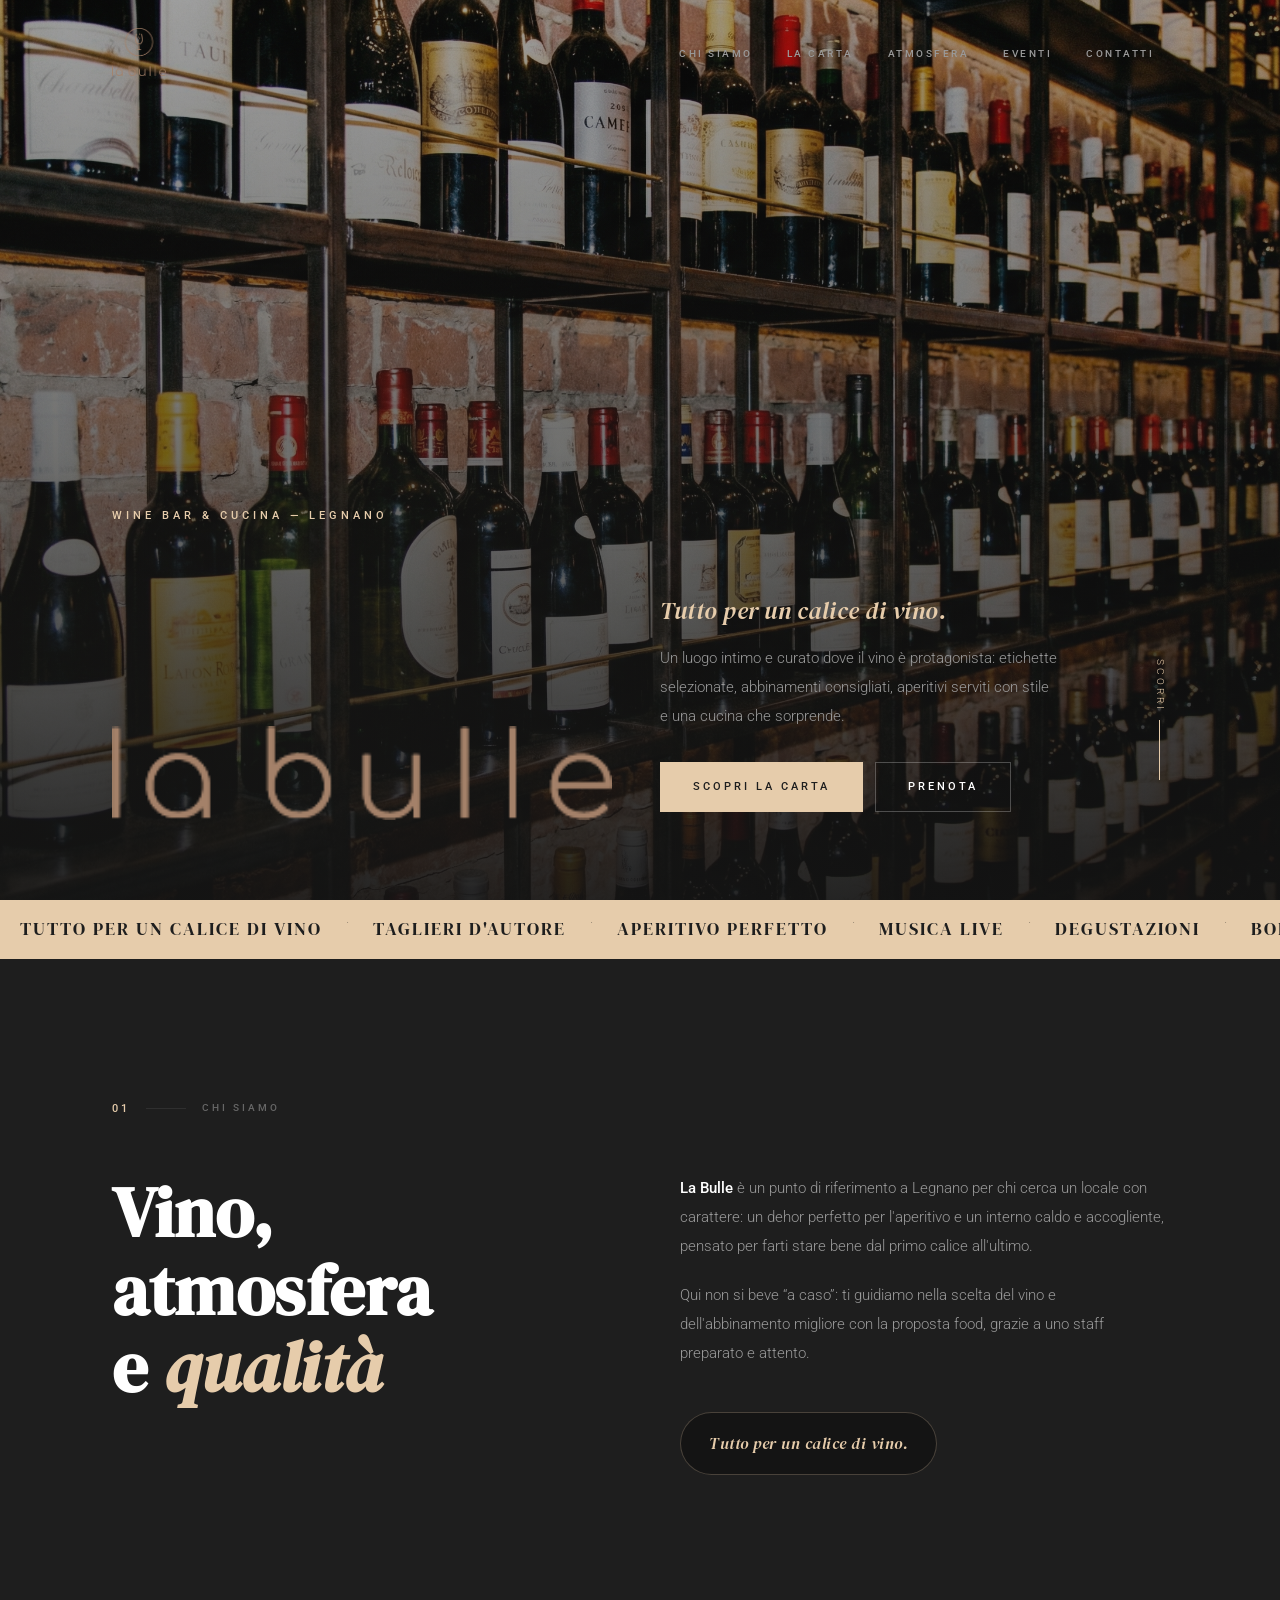
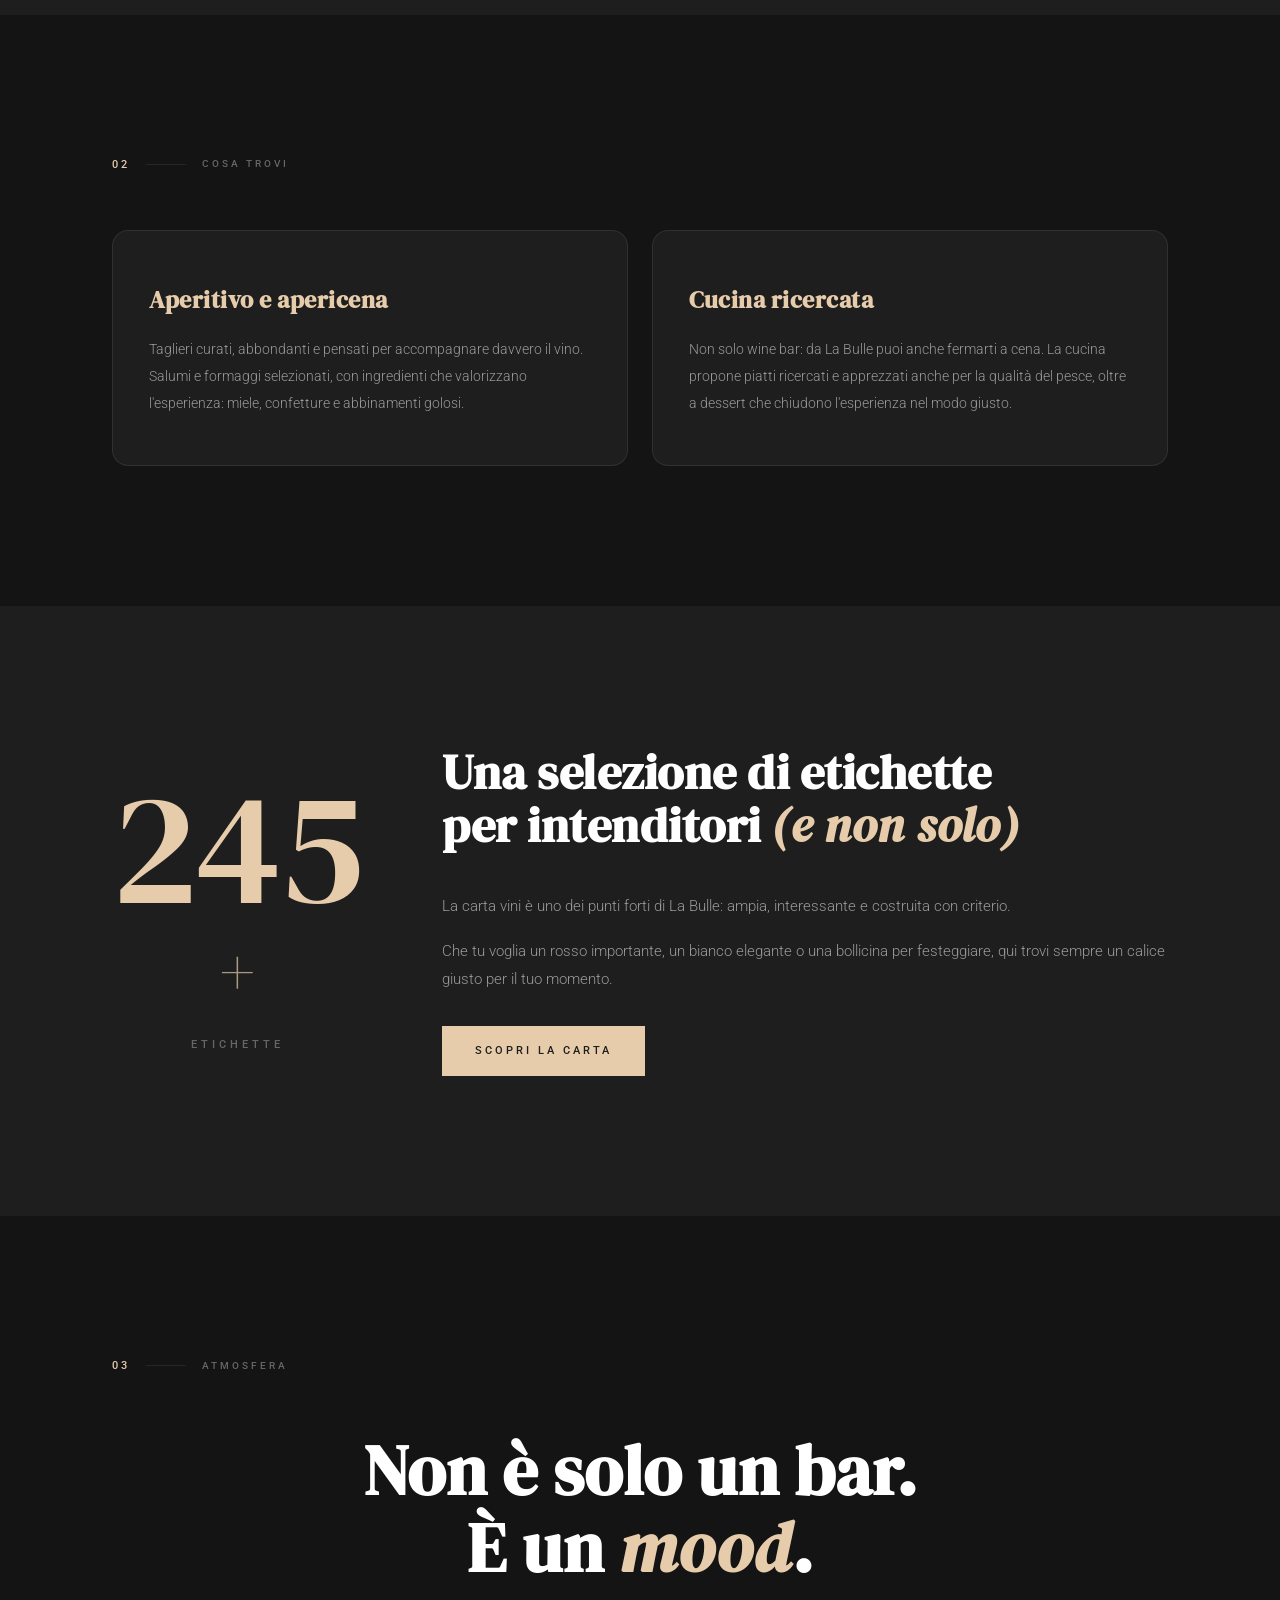
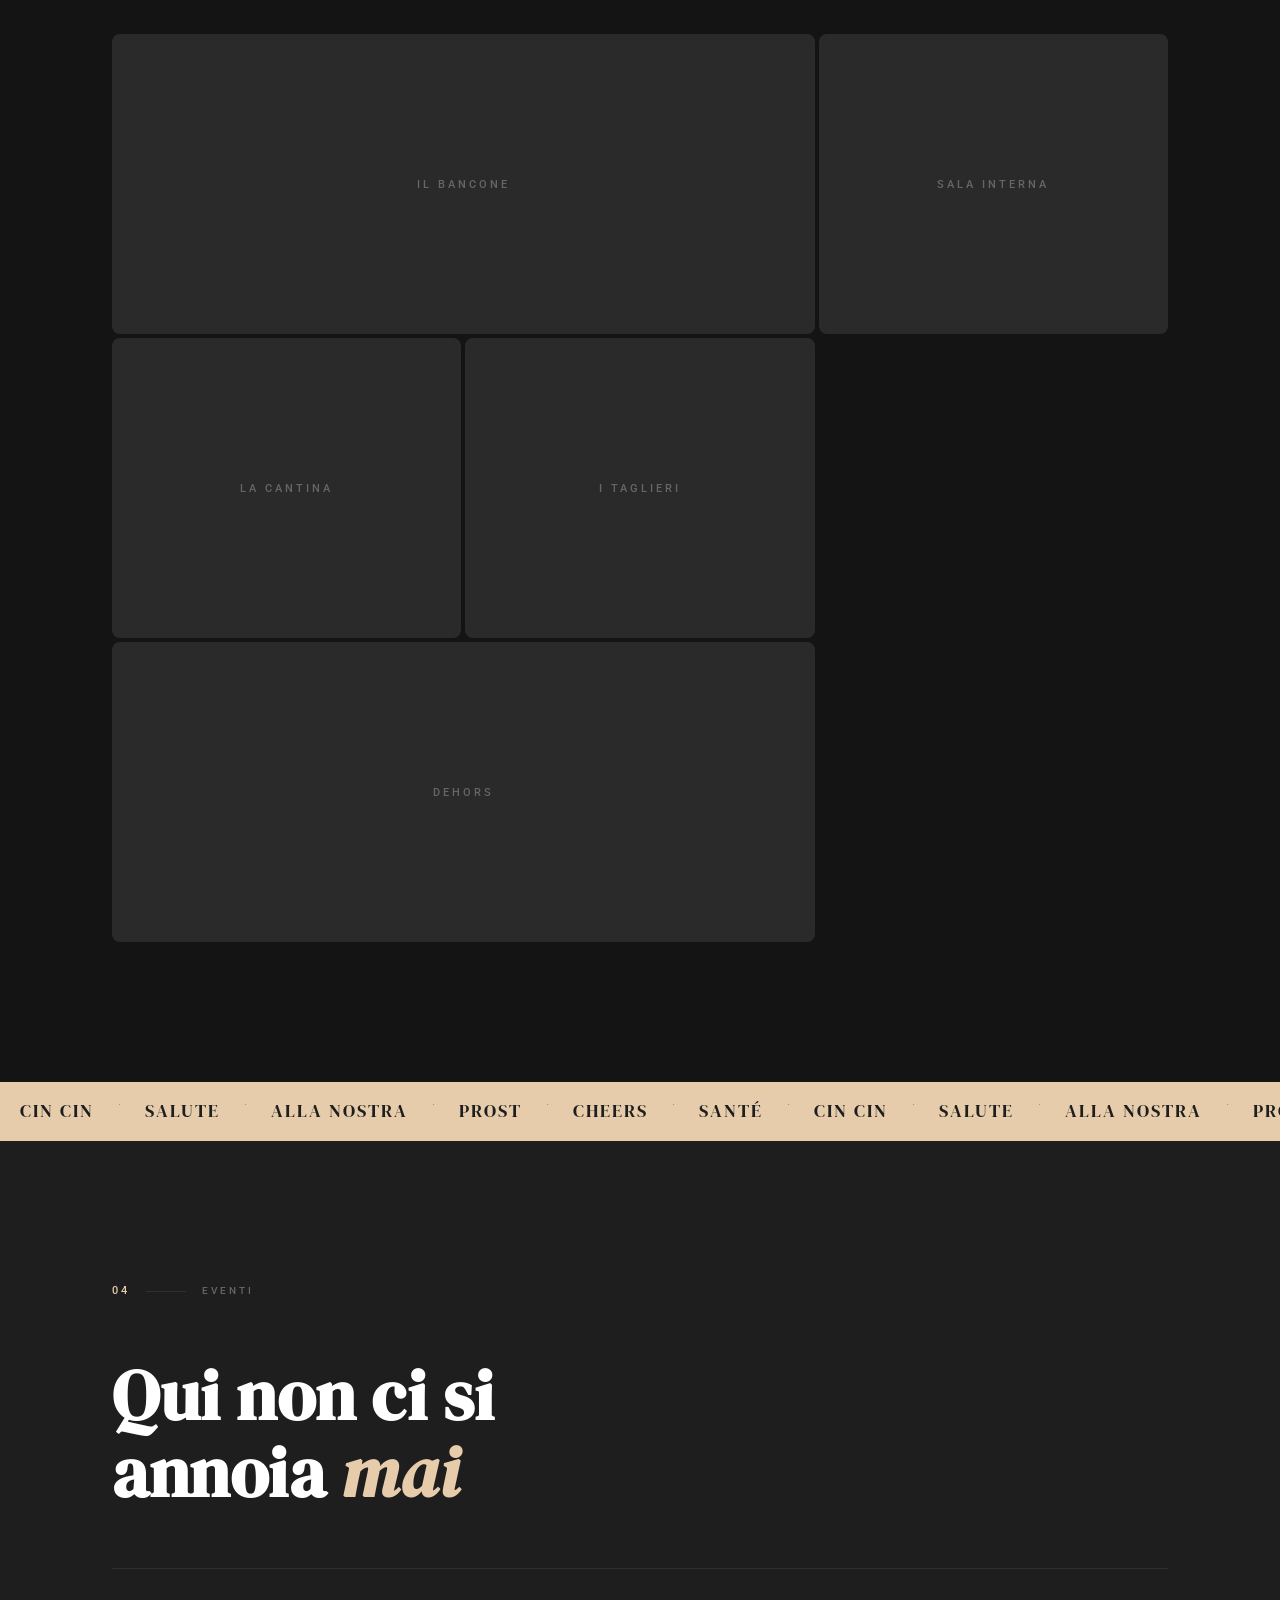
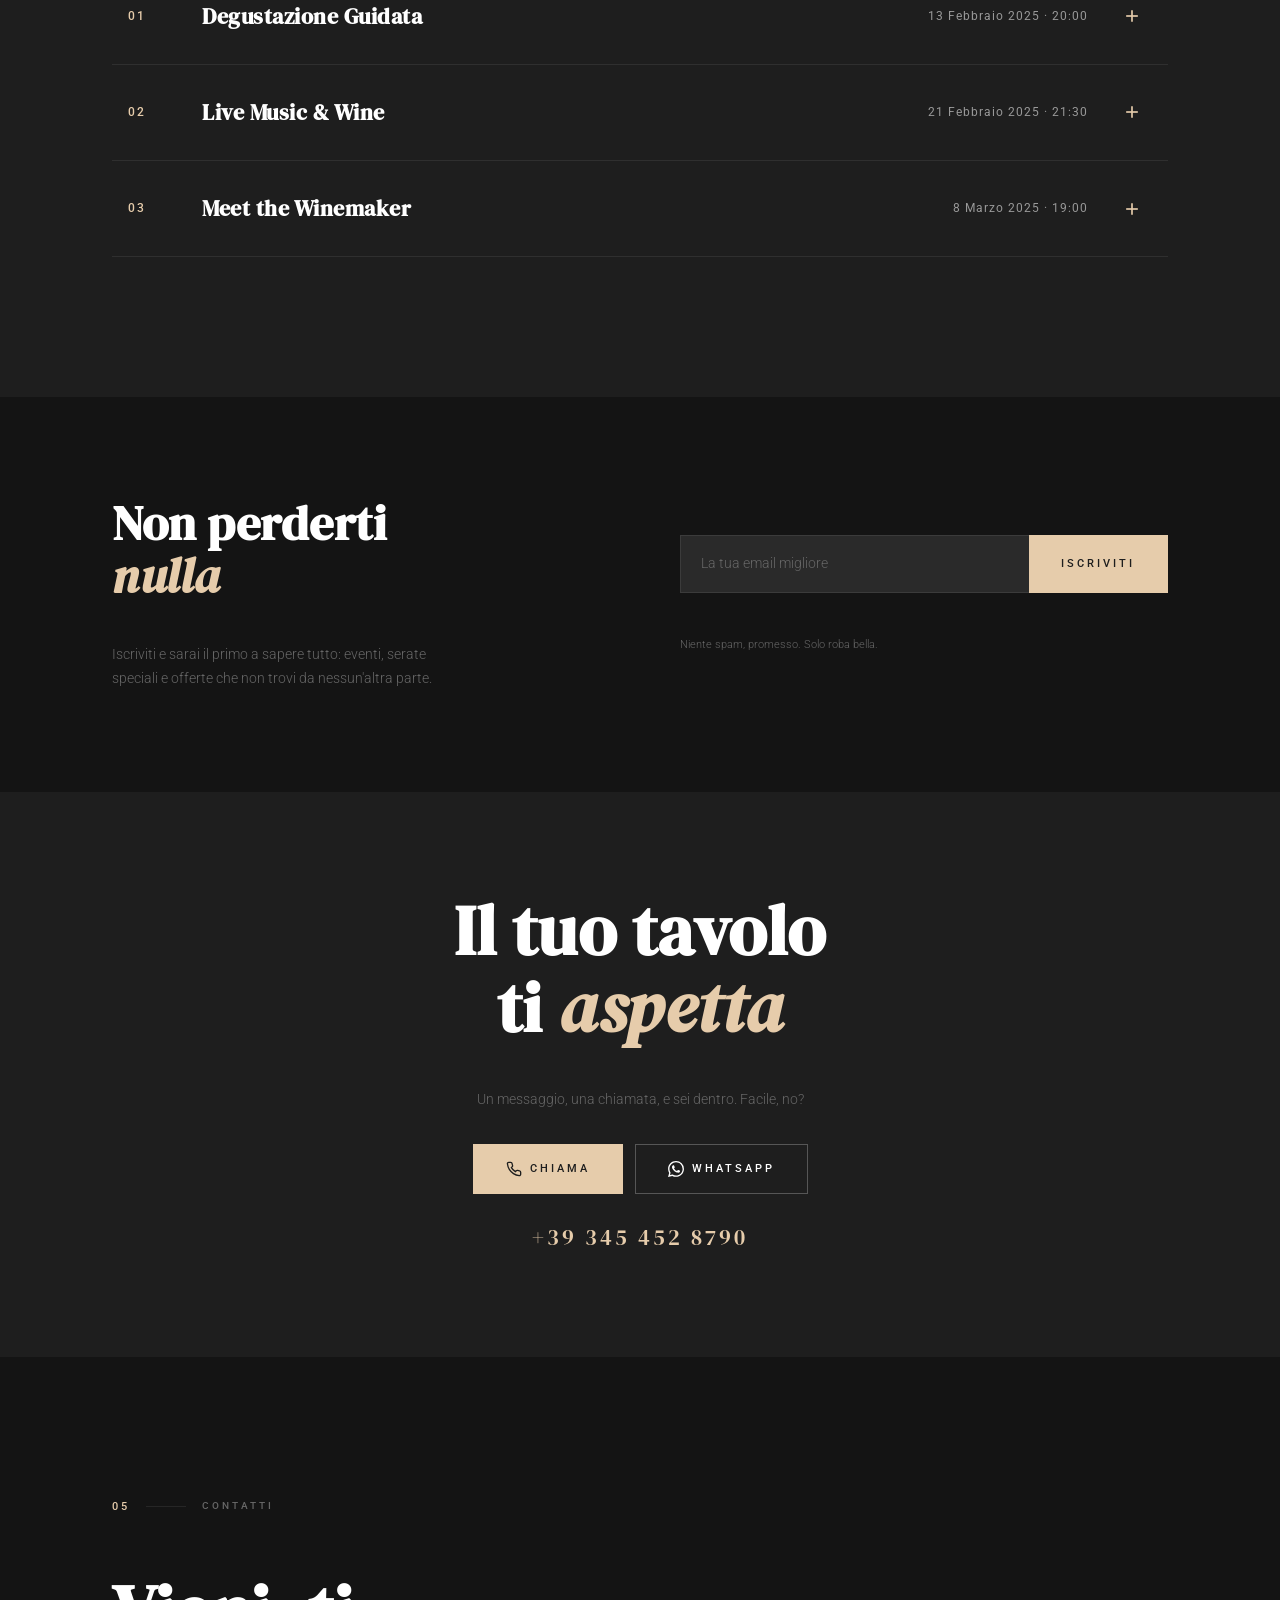
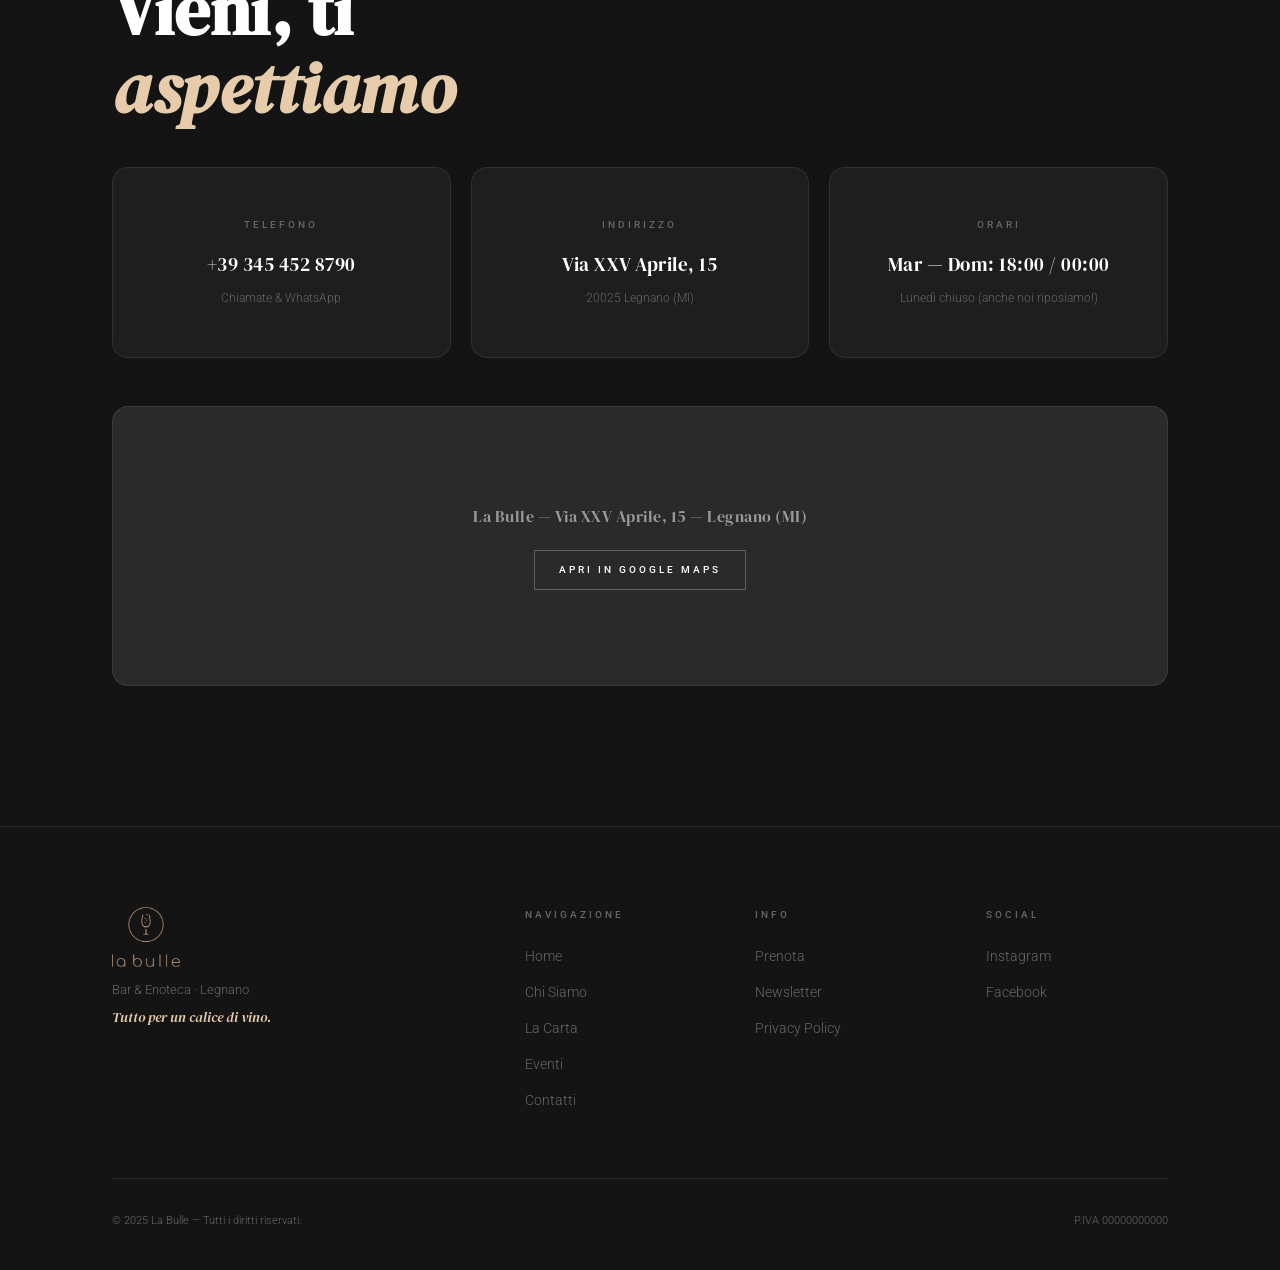
==== commit 82a848c0: "feat: new content sections, specific event dates, mobile menu fix - Replace pillars with "Cosa Trovi" ====
--- a/index.html
+++ b/index.html
@@ -3,15 +3,15 @@
 <head>
     <meta charset="UTF-8">
     <meta name="viewport" content="width=device-width, initial-scale=1.0">
-    <meta name="description" content="La Bulle - Bar Enoteca a Legnano. Tutto per un calice di vino. Vini pregiati, taglieri ricercati e un'atmosfera unica in Via XXV Aprile.">
-    <meta name="keywords" content="bar enoteca, wine bar, vini, aperitivo, Legnano, La Bulle">
+    <meta name="description" content="La Bulle - Wine Bar & Cucina a Legnano. Un luogo intimo e curato dove il vino è protagonista.">
+    <meta name="keywords" content="wine bar, cucina, vini, aperitivo, Legnano, La Bulle, enoteca">
     <meta name="author" content="La Bulle">
     <meta name="theme-color" content="#1e1e1e">
-    <meta property="og:title" content="La Bulle - Bar Enoteca | Tutto per un calice di vino">
-    <meta property="og:description" content="Tutto per un calice di vino. Vini pregiati, taglieri ricercati e un'atmosfera unica a Legnano.">
+    <meta property="og:title" content="La Bulle - Wine Bar & Cucina | Tutto per un calice di vino">
+    <meta property="og:description" content="Un luogo intimo e curato dove il vino è protagonista: etichette selezionate, abbinamenti consigliati, aperitivi serviti con stile e una cucina che sorprende.">
     <meta property="og:type" content="website">
     <meta property="og:locale" content="it_IT">
-    <title>La Bulle — Bar Enoteca | Tutto per un calice di vino</title>
+    <title>La Bulle — Wine Bar &amp; Cucina | Tutto per un calice di vino</title>
     <link rel="icon" type="image/svg+xml" href="favicon.svg">
     <link rel="preconnect" href="https://fonts.googleapis.com">
     <link rel="preconnect" href="https://fonts.gstatic.com" crossorigin>
@@ -49,13 +49,13 @@
         <div class="hero-overlay"></div>
         <div class="hero-inner">
             <div class="hero-content">
-                <p class="hero-tag anim">Bar &amp; Enoteca &mdash; Legnano</p>
+                <p class="hero-tag anim">Wine Bar &amp; Cucina &mdash; Legnano</p>
                 <h1 class="hero-title anim">
                     <img src="img/Text_LaBulle_Legnano@2x.png" alt="La Bulle" class="hero-logo-img">
                 </h1>
                 <div class="hero-right anim">
                     <p class="hero-claim">Tutto per un calice di vino.</p>
-                    <p class="hero-desc">Vini che raccontano storie, taglieri che fanno innamorare e un'atmosfera che non vorrai pi&ugrave; lasciare.</p>
+                    <p class="hero-desc">Un luogo intimo e curato dove il vino &egrave; protagonista: etichette selezionate, abbinamenti consigliati, aperitivi serviti con stile e una cucina che sorprende.</p>
                     <div class="hero-actions">
                         <a href="menu.html" class="btn">Scopri la Carta</a>
                         <a href="https://wa.me/393454528790" target="_blank" rel="noopener" class="btn btn--outline">Prenota</a>
@@ -105,11 +105,11 @@
             <div class="section-label anim"><span class="label-num">01</span><span class="label-line"></span><span>Chi Siamo</span></div>
             <div class="about-layout">
                 <div class="about-col-left anim">
-                    <h2 class="display-heading">Non il solito<br>bar sotto<br>casa.<br><em>Per fortuna.</em></h2>
+                    <h2 class="display-heading">Vino, atmosfera<br>e <em>qualit&agrave;</em></h2>
                 </div>
                 <div class="about-col-right anim">
-                    <p><strong>La Bulle</strong> &egrave; nata da un'idea semplice: un posto dove il vino si beve bene, si mangia meglio e si ride tanto. A Legnano, in Via XXV Aprile, abbiamo creato il rifugio che avremmo voluto trovare noi per primi.</p>
-                    <p>La nostra selezione di vini? Curata a mano, con un debole per i produttori biologici e biodinamici. Il vino giusto per te? Lascia fare a noi &mdash; al tavolo facciamo magie.</p>
+                    <p><strong>La Bulle</strong> &egrave; un punto di riferimento a Legnano per chi cerca un locale con carattere: un dehor perfetto per l'aperitivo e un interno caldo e accogliente, pensato per farti stare bene dal primo calice all'ultimo.</p>
+                    <p>Qui non si beve &ldquo;a caso&rdquo;: ti guidiamo nella scelta del vino e dell'abbinamento migliore con la proposta food, grazie a uno staff preparato e attento.</p>
                     <div class="about-badge anim">
                         <span class="badge-text">Tutto per un calice di vino.</span>
                     </div>
@@ -118,44 +118,46 @@
         </div>
     </section>
 
-    <!-- Pillars -->
+    <!-- Cosa Trovi -->
     <section class="section section--dark">
         <div class="container">
-            <div class="pillars-grid">
-                <div class="pillar tilt-card anim">
-                    <span class="pillar-num">01</span>
-                    <h3 class="pillar-title">Locale</h3>
-                    <p>Luci calde, musica giusta, atmosfera che ti fa dimenticare di aver parcheggiato in doppia fila. Entri per un calice, resti per la serata.</p>
-                </div>
-                <div class="pillar tilt-card anim">
-                    <span class="pillar-num">02</span>
-                    <h3 class="pillar-title">Cucina</h3>
-                    <p>Taglieri che sembrano opere d'arte (ma si mangiano molto meglio). Ingredienti di stagione, produttori locali, zero compromessi.</p>
-                </div>
-                <div class="pillar tilt-card anim">
-                    <span class="pillar-num">03</span>
-                    <h3 class="pillar-title">Vino</h3>
-                    <p>Non trovi la carta dei vini? &Egrave; voluto. Ci piace guardarti negli occhi e consigliarti il calice perfetto. Fidati, funziona.</p>
-                </div>
-            </div>
-        </div>
-    </section>
-
-    <!-- Big Quote -->
-    <section class="section section--quote">
-        <div class="container">
-            <blockquote class="big-quote anim">
-                <span class="big-quote-mark">&ldquo;</span>
-                <p>Il vino &egrave; la risposta.<br>Non ricordo la domanda.</p>
-                <span class="big-quote-mark big-quote-mark--end">&rdquo;</span>
-            </blockquote>
+            <div class="section-label anim"><span class="label-num">02</span><span class="label-line"></span><span>Cosa Trovi</span></div>
+            <div class="features-grid">
+                <div class="feature-card tilt-card anim">
+                    <h3 class="feature-title">Aperitivo e apericena</h3>
+                    <p>Taglieri curati, abbondanti e pensati per accompagnare davvero il vino. Salumi e formaggi selezionati, con ingredienti che valorizzano l'esperienza: miele, confetture e abbinamenti golosi.</p>
+                </div>
+                <div class="feature-card tilt-card anim">
+                    <h3 class="feature-title">Cucina ricercata</h3>
+                    <p>Non solo wine bar: da La Bulle puoi anche fermarti a cena. La cucina propone piatti ricercati e apprezzati anche per la qualit&agrave; del pesce, oltre a dessert che chiudono l'esperienza nel modo giusto.</p>
+                </div>
+            </div>
+        </div>
+    </section>
+
+    <!-- Etichette / Wine Selection -->
+    <section id="vini" class="section section--etichette">
+        <div class="container">
+            <div class="etichette-layout">
+                <div class="etichette-number anim">
+                    <span class="etichette-count" data-target="300">0</span>
+                    <span class="etichette-plus">+</span>
+                    <span class="etichette-label">Etichette</span>
+                </div>
+                <div class="etichette-text anim">
+                    <h2 class="display-heading display-heading--sm">Una selezione di etichette<br>per intenditori <em>(e non solo)</em></h2>
+                    <p>La carta vini &egrave; uno dei punti forti di La Bulle: ampia, interessante e costruita con criterio.</p>
+                    <p>Che tu voglia un rosso importante, un bianco elegante o una bollicina per festeggiare, qui trovi sempre un calice giusto per il tuo momento.</p>
+                    <a href="menu.html" class="btn">Scopri la Carta</a>
+                </div>
+            </div>
         </div>
     </section>
 
     <!-- Gallery -->
     <section id="gallery" class="section section--dark">
         <div class="container">
-            <div class="section-label anim"><span class="label-num">02</span><span class="label-line"></span><span>Atmosfera</span></div>
+            <div class="section-label anim"><span class="label-num">03</span><span class="label-line"></span><span>Atmosfera</span></div>
             <h2 class="display-heading display-heading--center anim">Non &egrave; solo un bar.<br>&Egrave; un <em>mood</em>.</h2>
             <div class="gallery-grid anim">
                 <div class="gallery-cell gallery-cell--wide">
@@ -210,14 +212,14 @@
     <!-- Events -->
     <section id="events" class="section">
         <div class="container">
-            <div class="section-label anim"><span class="label-num">03</span><span class="label-line"></span><span>Eventi</span></div>
+            <div class="section-label anim"><span class="label-num">04</span><span class="label-line"></span><span>Eventi</span></div>
             <h2 class="display-heading anim">Qui non ci si<br>annoia <em>mai</em></h2>
             <div class="events-list">
                 <article class="event-accordion anim">
                     <button class="event-header" aria-expanded="false">
                         <span class="event-index">01</span>
                         <h3 class="event-name">Degustazione Guidata</h3>
-                        <span class="event-when">Gioved&igrave; &middot; 20:00</span>
+                        <span class="event-when">13 Febbraio 2025 &middot; 20:00</span>
                         <span class="event-toggle">
                             <svg width="20" height="20" viewBox="0 0 24 24" fill="none" stroke="currentColor" stroke-width="2"><line x1="12" y1="5" x2="12" y2="19"/><line x1="5" y1="12" x2="19" y2="12"/></svg>
                         </span>
@@ -225,9 +227,9 @@
                     <div class="event-body">
                         <div class="event-body-inner">
                             <div class="event-info">
-                                <p class="event-desc">Ogni gioved&igrave; ti portiamo in giro per l'Italia (senza muoverti dalla sedia). 4 calici + tagliere incluso. Spoiler: finirai per ordinarne un quinto.</p>
+                                <p class="event-desc">Ti portiamo in giro per l'Italia (senza muoverti dalla sedia). 4 calici + tagliere incluso. Spoiler: finirai per ordinarne un quinto.</p>
                                 <div class="event-details">
-                                    <span class="event-detail"><strong>Quando:</strong> Ogni gioved&igrave;, ore 20:00</span>
+                                    <span class="event-detail"><strong>Quando:</strong> 13 Febbraio 2025, ore 20:00</span>
                                     <span class="event-detail"><strong>Prezzo:</strong> &euro;35 / persona</span>
                                     <span class="event-detail"><strong>Include:</strong> 4 calici + tagliere</span>
                                 </div>
@@ -243,7 +245,7 @@
                     <button class="event-header" aria-expanded="false">
                         <span class="event-index">02</span>
                         <h3 class="event-name">Live Music &amp; Wine</h3>
-                        <span class="event-when">Venerd&igrave; &middot; 21:30</span>
+                        <span class="event-when">21 Febbraio 2025 &middot; 21:30</span>
                         <span class="event-toggle">
                             <svg width="20" height="20" viewBox="0 0 24 24" fill="none" stroke="currentColor" stroke-width="2"><line x1="12" y1="5" x2="12" y2="19"/><line x1="5" y1="12" x2="19" y2="12"/></svg>
                         </span>
@@ -251,9 +253,9 @@
                     <div class="event-body">
                         <div class="event-body-inner">
                             <div class="event-info">
-                                <p class="event-desc">Venerd&igrave; sera: musica dal vivo, calici in mano, problemi alla porta. L'abbinamento perfetto non &egrave; solo cibo e vino.</p>
+                                <p class="event-desc">Musica dal vivo, calici in mano, problemi alla porta. L'abbinamento perfetto non &egrave; solo cibo e vino.</p>
                                 <div class="event-details">
-                                    <span class="event-detail"><strong>Quando:</strong> Ogni venerd&igrave;, ore 21:30</span>
+                                    <span class="event-detail"><strong>Quando:</strong> 21 Febbraio 2025, ore 21:30</span>
                                     <span class="event-detail"><strong>Prezzo:</strong> Ingresso libero</span>
                                     <span class="event-detail"><strong>Generi:</strong> Jazz, Soul, Acustico</span>
                                 </div>
@@ -269,7 +271,7 @@
                     <button class="event-header" aria-expanded="false">
                         <span class="event-index">03</span>
                         <h3 class="event-name">Meet the Winemaker</h3>
-                        <span class="event-when">Sabato &middot; 19:00</span>
+                        <span class="event-when">8 Marzo 2025 &middot; 19:00</span>
                         <span class="event-toggle">
                             <svg width="20" height="20" viewBox="0 0 24 24" fill="none" stroke="currentColor" stroke-width="2"><line x1="12" y1="5" x2="12" y2="19"/><line x1="5" y1="12" x2="19" y2="12"/></svg>
                         </span>
@@ -277,9 +279,9 @@
                     <div class="event-body">
                         <div class="event-body-inner">
                             <div class="event-info">
-                                <p class="event-desc">Una volta al mese un produttore racconta i suoi vini davanti a chi sa apprezzarli. Ovvero: tu, con il calice in mano.</p>
+                                <p class="event-desc">Un produttore racconta i suoi vini davanti a chi sa apprezzarli. Ovvero: tu, con il calice in mano.</p>
                                 <div class="event-details">
-                                    <span class="event-detail"><strong>Quando:</strong> Un sabato al mese, ore 19:00</span>
+                                    <span class="event-detail"><strong>Quando:</strong> 8 Marzo 2025, ore 19:00</span>
                                     <span class="event-detail"><strong>Prezzo:</strong> &euro;45 / persona</span>
                                     <span class="event-detail"><strong>Include:</strong> Degustazione + tagliere</span>
                                 </div>
@@ -339,7 +341,7 @@
     <!-- Contact -->
     <section id="contact" class="section section--dark">
         <div class="container">
-            <div class="section-label anim"><span class="label-num">04</span><span class="label-line"></span><span>Contatti</span></div>
+            <div class="section-label anim"><span class="label-num">05</span><span class="label-line"></span><span>Contatti</span></div>
             <h2 class="display-heading anim">Vieni, ti<br><em>aspettiamo</em></h2>
             <div class="contact-grid anim">
                 <div class="contact-block tilt-card">
--- a/css/style.css
+++ b/css/style.css
@@ -276,26 +276,6 @@
 .section--dark { background: var(--black-deep); }
 .section--compact { padding: 100px 0; }
 .section--cta { padding: 100px 0; background: var(--black); }
-.section--quote {
-    padding: 100px 0;
-    background: var(--black-deep);
-    position: relative;
-    overflow: hidden;
-}
-.section--quote::before {
-    content: '';
-    position: absolute;
-    width: 400px; height: 400px;
-    border-radius: 50%;
-    background: radial-gradient(circle, var(--accent-glow), transparent 70%);
-    top: 50%; left: 50%;
-    transform: translate(-50%, -50%);
-    animation: quotePulse 4s ease-in-out infinite;
-}
-@keyframes quotePulse {
-    0%, 100% { transform: translate(-50%, -50%) scale(0.8); opacity: 0.3; }
-    50% { transform: translate(-50%, -50%) scale(1.2); opacity: 0.5; }
-}
 
 /* Section label */
 .section-label {
@@ -319,32 +299,6 @@
 .display-heading--center { text-align:center; }
 .display-heading--sm { font-size:clamp(2rem, 4vw, 3rem); }
 
-/* ============================
-   BIG QUOTE
-   ============================ */
-.big-quote {
-    text-align: center;
-    position: relative;
-    z-index: 1;
-    padding: 40px 0;
-}
-.big-quote p {
-    font-family: var(--font-heading);
-    font-size: clamp(2rem, 5vw, 3.5rem);
-    line-height: 1.3;
-    color: var(--white);
-    letter-spacing: 0.5px;
-}
-.big-quote-mark {
-    display: block;
-    font-family: Georgia, serif;
-    font-size: clamp(4rem, 8vw, 6rem);
-    color: var(--accent);
-    line-height: 0.5;
-    opacity: 0.5;
-    user-select: none;
-}
-.big-quote-mark--end { margin-top: 20px; }
 
 /* ============================
    ABOUT
@@ -379,78 +333,90 @@
 }
 
 /* ============================
-   PILLARS
-   ============================ */
-.pillars-grid {
-    display:grid; grid-template-columns:repeat(3,1fr); gap: 20px;
-}
-.pillar {
-    padding:40px 28px;
+   FEATURES (Cosa Trovi)
+   ============================ */
+.features-grid {
+    display: grid;
+    grid-template-columns: repeat(2, 1fr);
+    gap: 24px;
+}
+.feature-card {
+    padding: 48px 36px;
     border: 1px solid var(--border);
     border-radius: 16px;
     background: var(--black);
     transition: all 0.4s var(--bounce);
-    text-align: center;
-}
-.pillar:hover {
+}
+.feature-card:hover {
     border-color: var(--accent);
-    transform: translateY(-8px);
+    transform: translateY(-6px);
     box-shadow: 0 16px 48px rgba(230,204,171,0.1);
     background: linear-gradient(180deg, rgba(230,204,171,0.06), var(--black));
 }
-.pillar-num {
+.feature-title {
+    font-family: var(--font-heading);
+    font-size: 1.5rem;
+    color: var(--accent);
+    margin-bottom: 16px;
+    letter-spacing: 0.5px;
+}
+.feature-card p {
+    font-size: 0.9rem;
+    line-height: 1.85;
+    color: var(--white-muted);
+}
+
+/* ============================
+   ETICHETTE (Wine Selection)
+   ============================ */
+.section--etichette {
+    background: var(--black);
+    overflow: hidden;
+}
+.etichette-layout {
+    display: grid;
+    grid-template-columns: auto 1fr;
+    gap: 80px;
+    align-items: center;
+}
+.etichette-number {
+    text-align: center;
+    position: relative;
+}
+.etichette-count {
+    display: block;
+    font-family: var(--font-heading);
+    font-size: clamp(6rem, 14vw, 10rem);
+    line-height: 1;
+    color: var(--accent);
+    letter-spacing: -2px;
+}
+.etichette-plus {
+    display: block;
+    font-family: var(--font-heading);
+    font-size: clamp(2.5rem, 5vw, 4rem);
+    color: var(--accent);
+    margin-top: -12px;
+    opacity: 0.7;
+}
+.etichette-label {
     display: block;
     font-size: 0.7rem;
     font-weight: 500;
-    letter-spacing: 2px;
-    color: var(--accent);
-    margin-bottom: 20px;
-}
-.pillar-title {
-    font-family:var(--font-heading); font-size:1.6rem;
-    color:var(--white); margin-bottom:16px; letter-spacing:0.5px;
-}
-.pillar p {
-    font-size:0.85rem; line-height:1.8; color:var(--white-dim);
-}
-
-/* ============================
-   MENU TABS
-   ============================ */
-.menu-tabs {
-    display: flex;
-    gap: 0;
-    margin-bottom: 48px;
-    border-bottom: 1px solid var(--border);
-}
-.menu-tab {
-    padding: 14px 32px;
-    font-family: var(--font-heading);
-    font-size: 1.1rem;
+    letter-spacing: 4px;
+    text-transform: uppercase;
     color: var(--white-dim);
-    background: none;
-    border: none;
-    cursor: pointer;
-    position: relative;
-    transition: color 0.3s;
-    letter-spacing: 1px;
-}
-.menu-tab::after {
-    content: '';
-    position: absolute;
-    bottom: -1px; left: 0; right: 0;
-    height: 2px;
-    background: var(--accent);
-    transform: scaleX(0);
-    transition: transform 0.3s var(--bounce);
-}
-.menu-tab:hover { color: var(--white); }
-.menu-tab.active { color: var(--accent); }
-.menu-tab.active::after { transform: scaleX(1); }
-
-/* Menu Panels */
-.menu-panel { display: none; }
-.menu-panel.active { display: block; }
+    margin-top: 8px;
+}
+.etichette-text p {
+    font-size: 0.95rem;
+    line-height: 1.9;
+    color: var(--white-muted);
+    margin-bottom: 16px;
+}
+.etichette-text .btn {
+    margin-top: 16px;
+}
 
 /* ============================
    MENU
@@ -890,6 +856,9 @@
     grid-template-columns: 1fr 1fr;
     gap: 8px;
 }
+.menu-filters-wrap .container {
+    padding: 0 32px;
+}
 
 /* ============================
    ANIMATIONS
@@ -901,8 +870,7 @@
 .anim.visible { opacity:1; transform:translateY(0); }
 
 /* stagger */
-.pillars-grid .pillar:nth-child(2) { transition-delay:0.1s; }
-.pillars-grid .pillar:nth-child(3) { transition-delay:0.2s; }
+.features-grid .feature-card:nth-child(2) { transition-delay:0.12s; }
 .events-list .event-accordion:nth-child(2) { transition-delay:0.12s; }
 .events-list .event-accordion:nth-child(3) { transition-delay:0.24s; }
 .contact-grid .contact-block:nth-child(2) { transition-delay: 0.1s; }
@@ -916,7 +884,8 @@
     .hero-content { grid-template-columns:1fr; }
     .hero-right { max-width:420px; }
     .about-layout { gap:48px; }
-    .pillars-grid { grid-template-columns:1fr 1fr 1fr; }
+    .features-grid { gap: 16px; }
+    .etichette-layout { gap: 48px; }
     .event-header { grid-template-columns: 40px 1fr auto 32px; gap: 16px; }
     .event-body-inner { grid-template-columns: 1fr 220px; gap: 24px; padding-left: 56px; }
     .menu-grid { grid-template-columns: 1fr 1fr; }
@@ -946,8 +915,23 @@
     .hero-scroll { display: none; }
 
     .about-layout { grid-template-columns:1fr; gap:32px; }
-    .pillars-grid { grid-template-columns:1fr 1fr; gap: 12px; }
+    .features-grid { grid-template-columns:1fr; gap: 12px; }
+    .feature-card { padding: 36px 28px; }
+    .etichette-layout { grid-template-columns: 1fr; gap: 40px; text-align: center; }
+    .etichette-text { text-align: left; }
     .menu-grid { grid-template-columns: 1fr; }
+
+    /* Menu page mobile fixes */
+    .menu-filters-wrap { top: 54px; padding: 12px 0; }
+    .menu-filters-wrap .container { padding: 0 16px; }
+    .menu-filters { gap: 6px; padding: 0 4px 6px; }
+    .filter-btn { padding: 6px 14px; font-size: 0.6rem; letter-spacing: 1.5px; }
+    .menu-page-header { padding: 110px 0 40px; }
+    .menu-page-content { padding-top: 40px; }
+    .menu-item { padding: 14px 12px; }
+    .menu-name { font-size: 0.95rem; }
+    .menu-price { font-size: 0.75rem; padding: 3px 10px; }
+    .menu-desc { font-size: 0.75rem; }
     .gallery-grid { grid-template-columns:1fr 1fr; }
     .gallery-cell--wide { grid-column:span 2; }
     .event-header { grid-template-columns: 1fr auto 32px; gap: 12px; padding: 20px 12px; }
@@ -964,11 +948,9 @@
     .footer-bottom { flex-direction:column; gap:6px; text-align:center; }
 
     .ticker-item { font-size: 0.9rem; padding: 0 14px; }
-    .big-quote p { font-size: clamp(1.5rem, 6vw, 2.5rem); }
 }
 
 @media (max-width:480px) {
-    .pillars-grid { grid-template-columns: 1fr; }
     .gallery-grid { grid-template-columns:1fr; }
     .gallery-cell--wide { grid-column:span 1; }
     .cta-actions { flex-direction:column; align-items:center; }
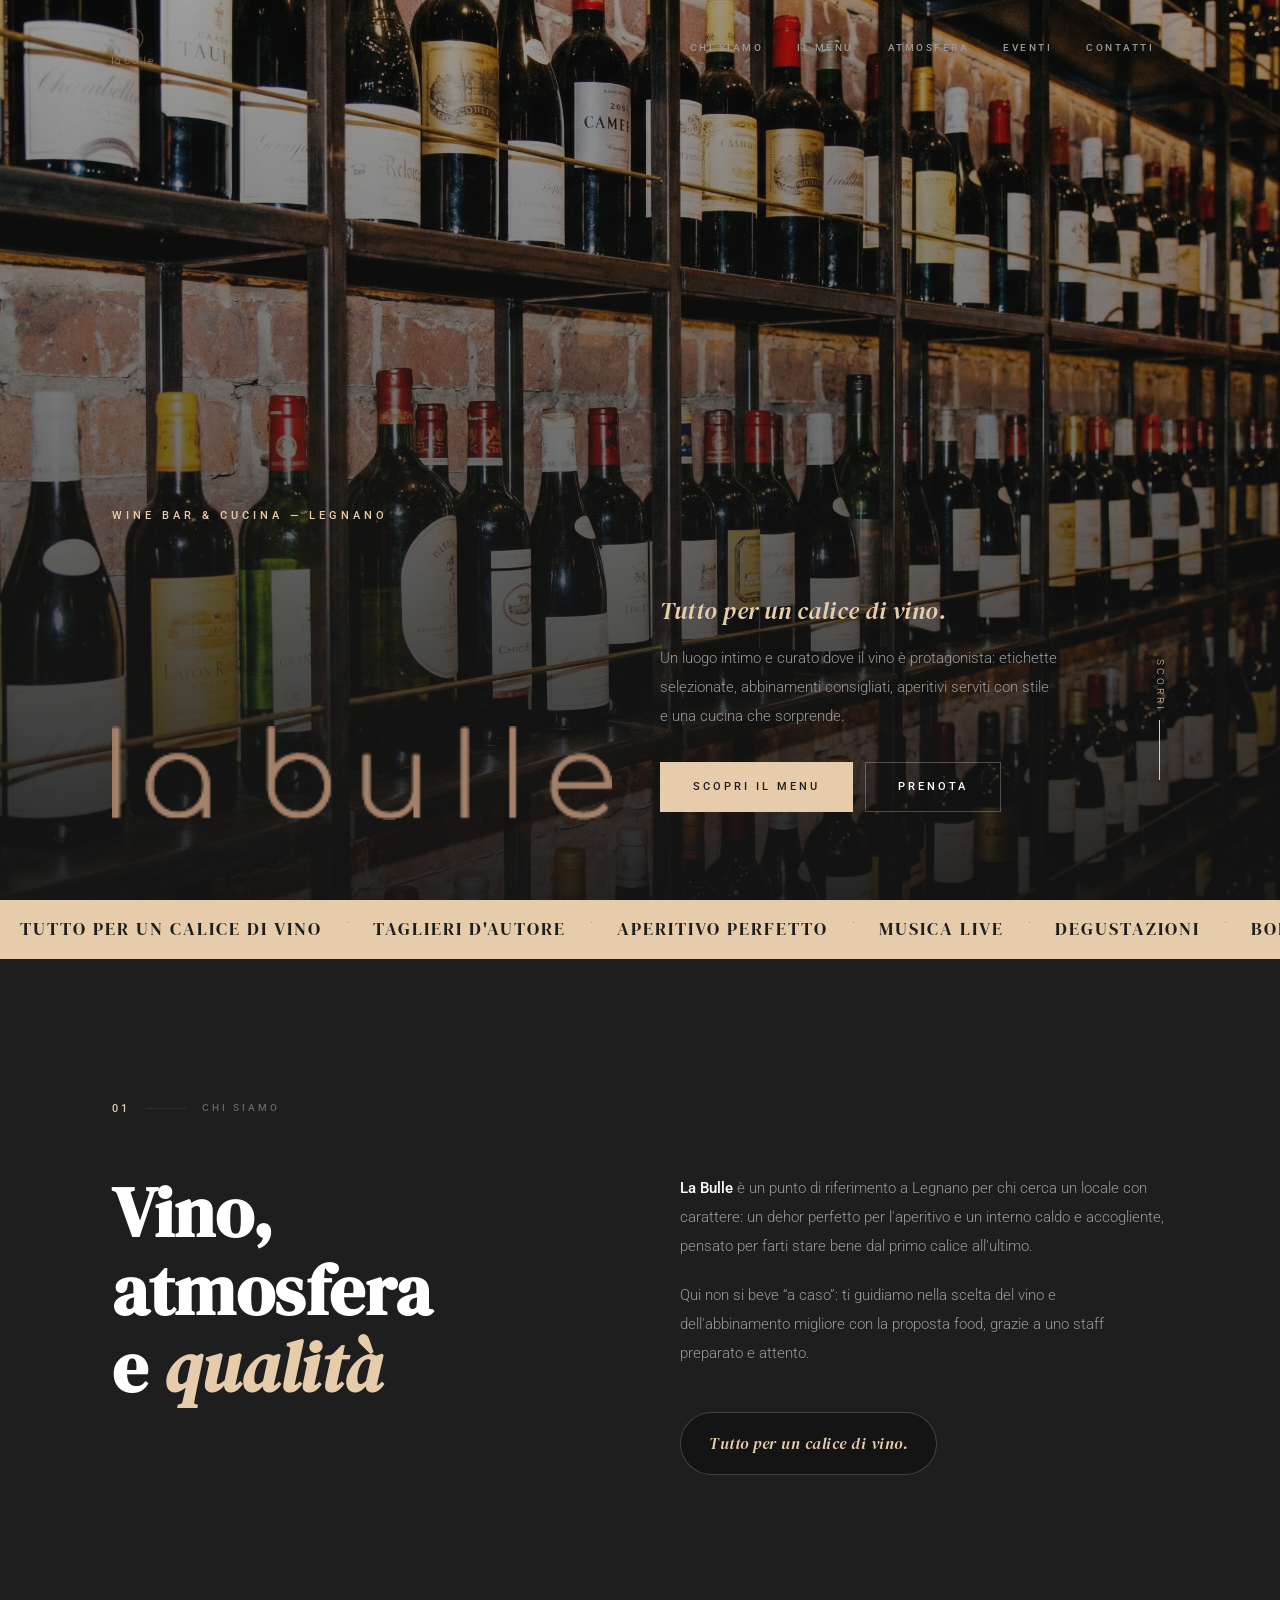
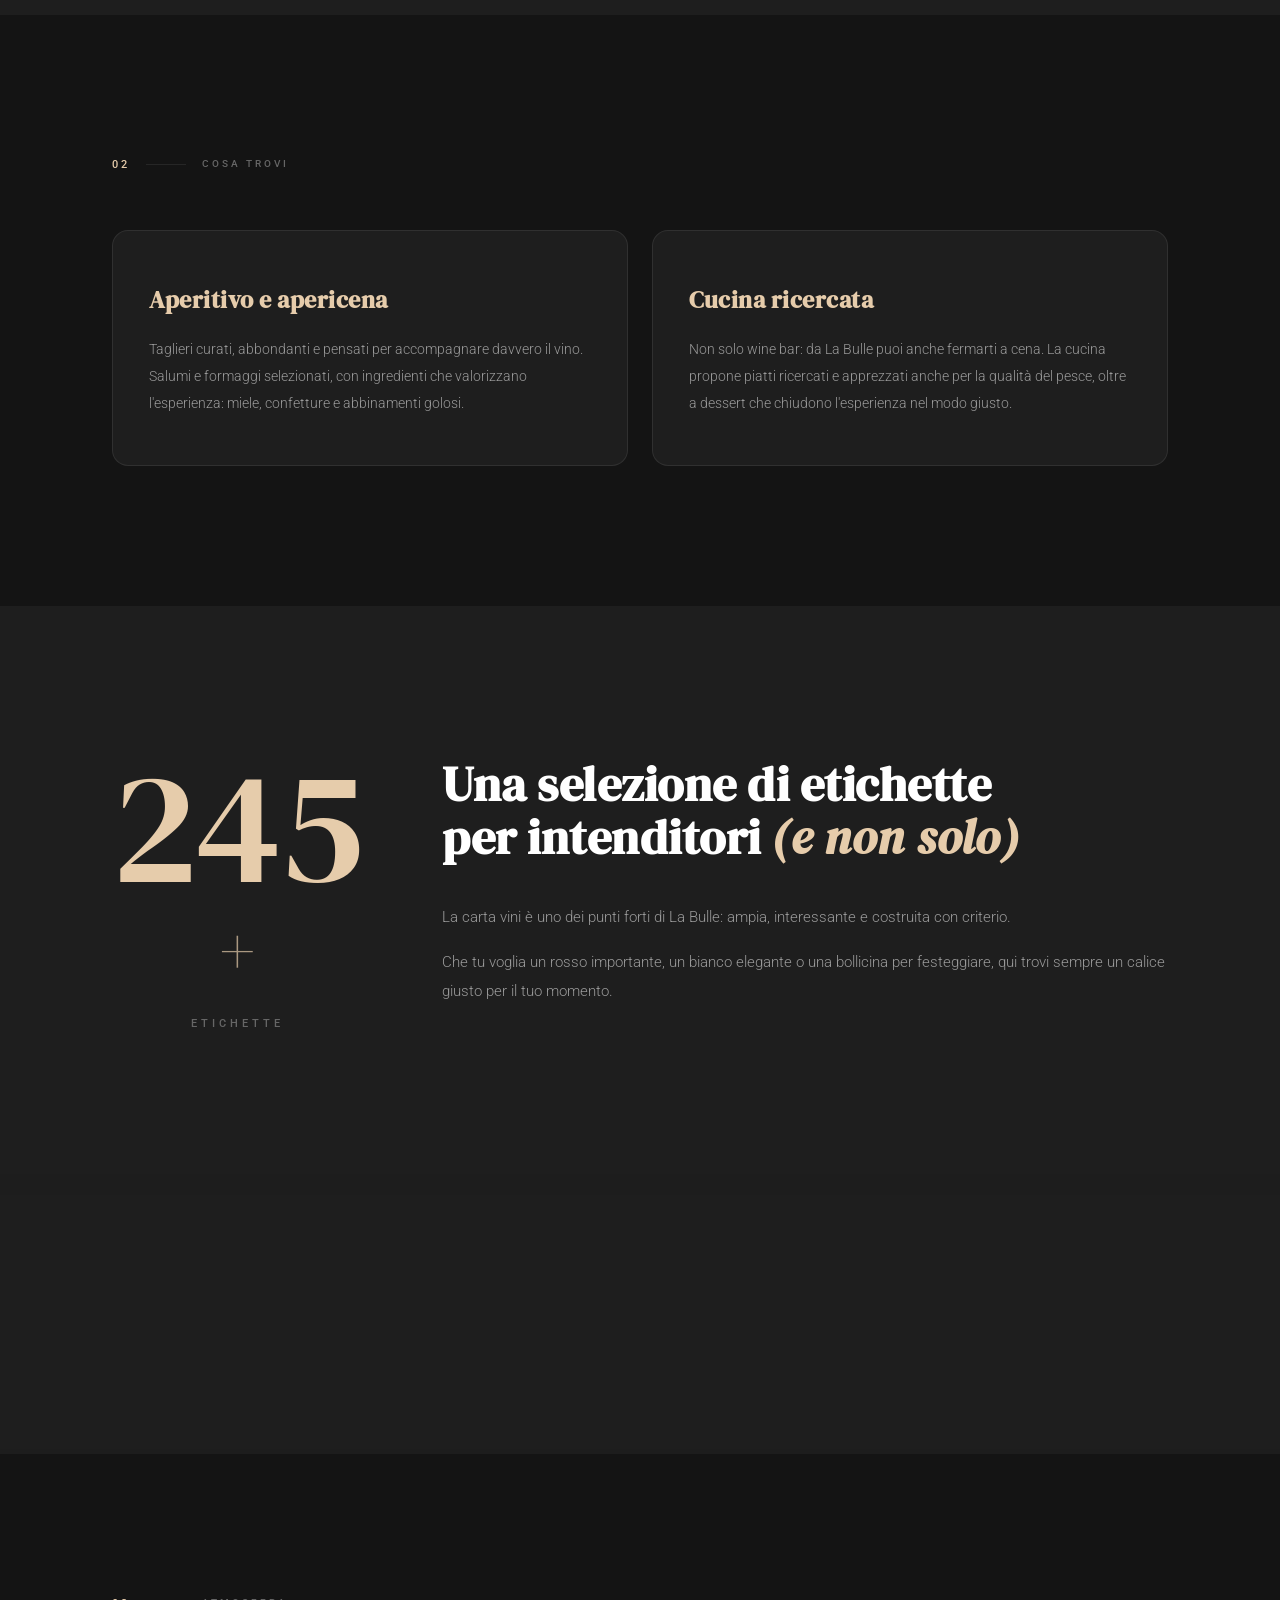
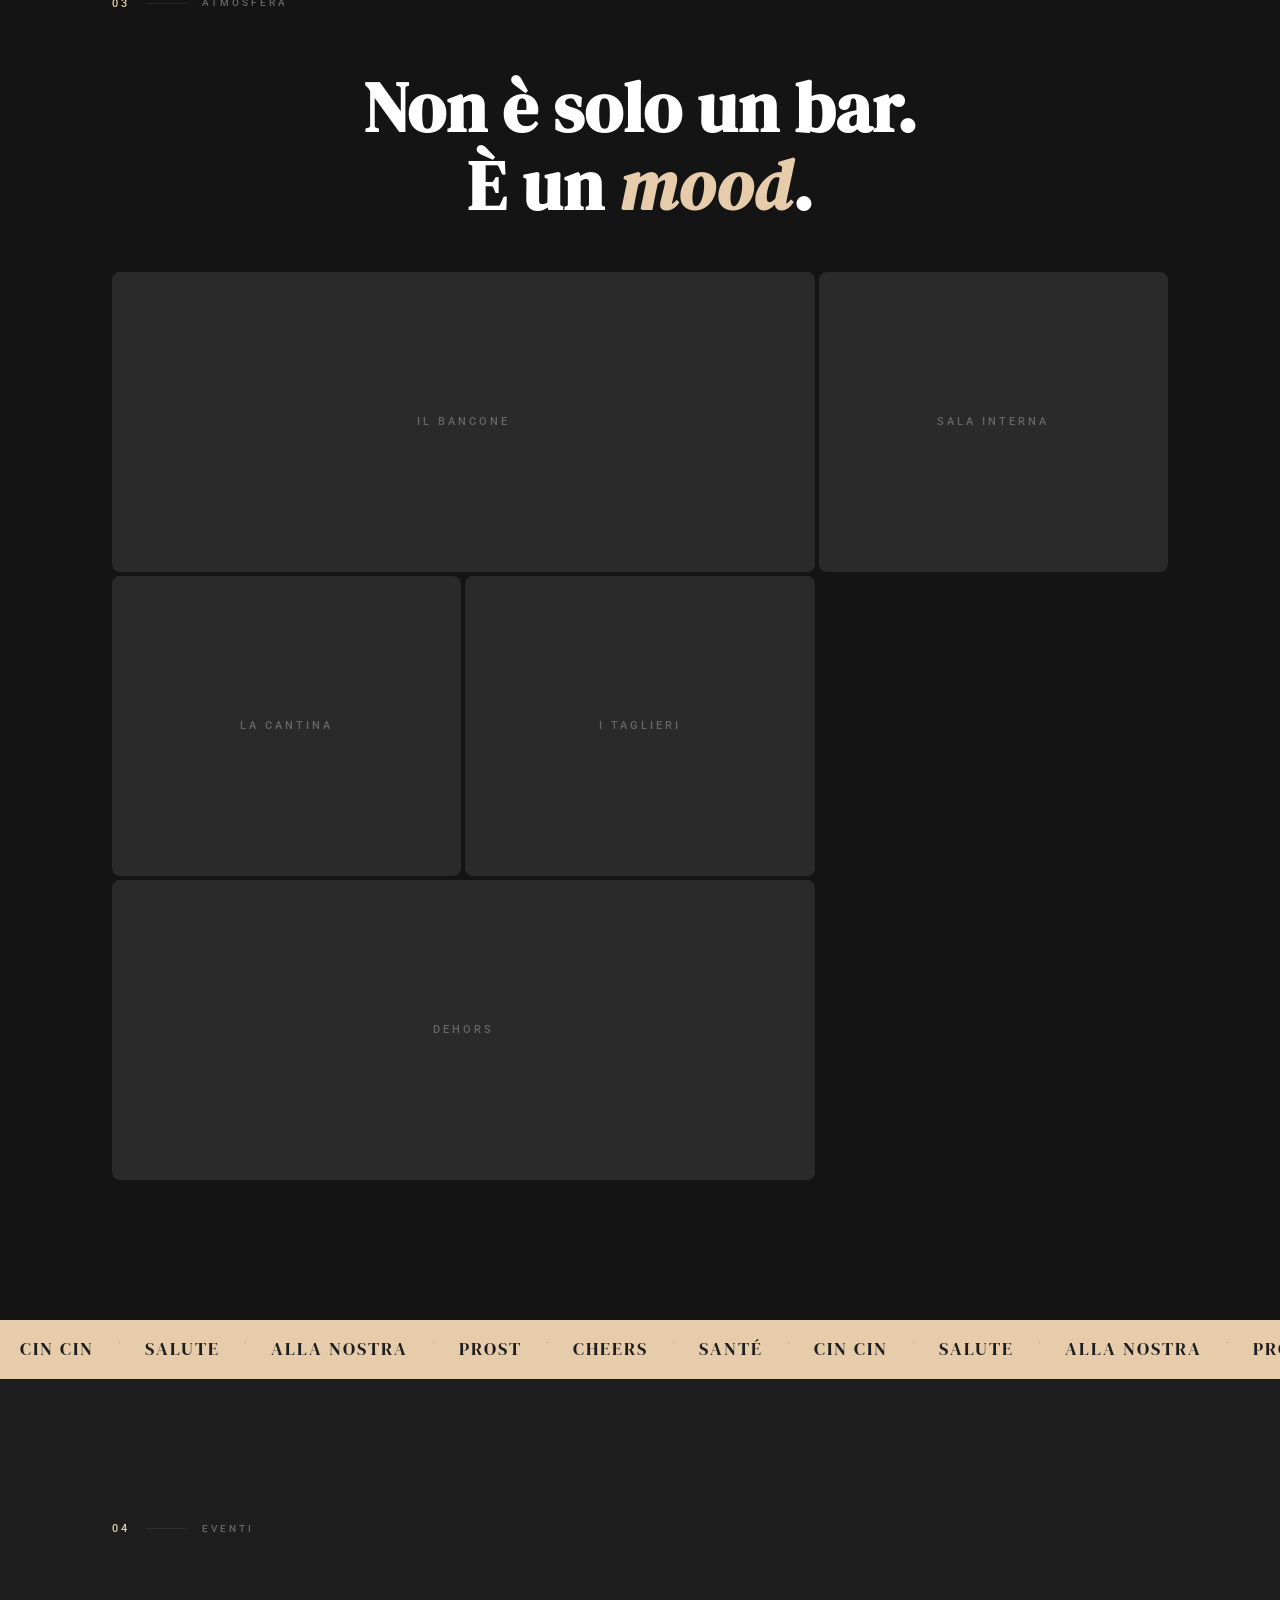
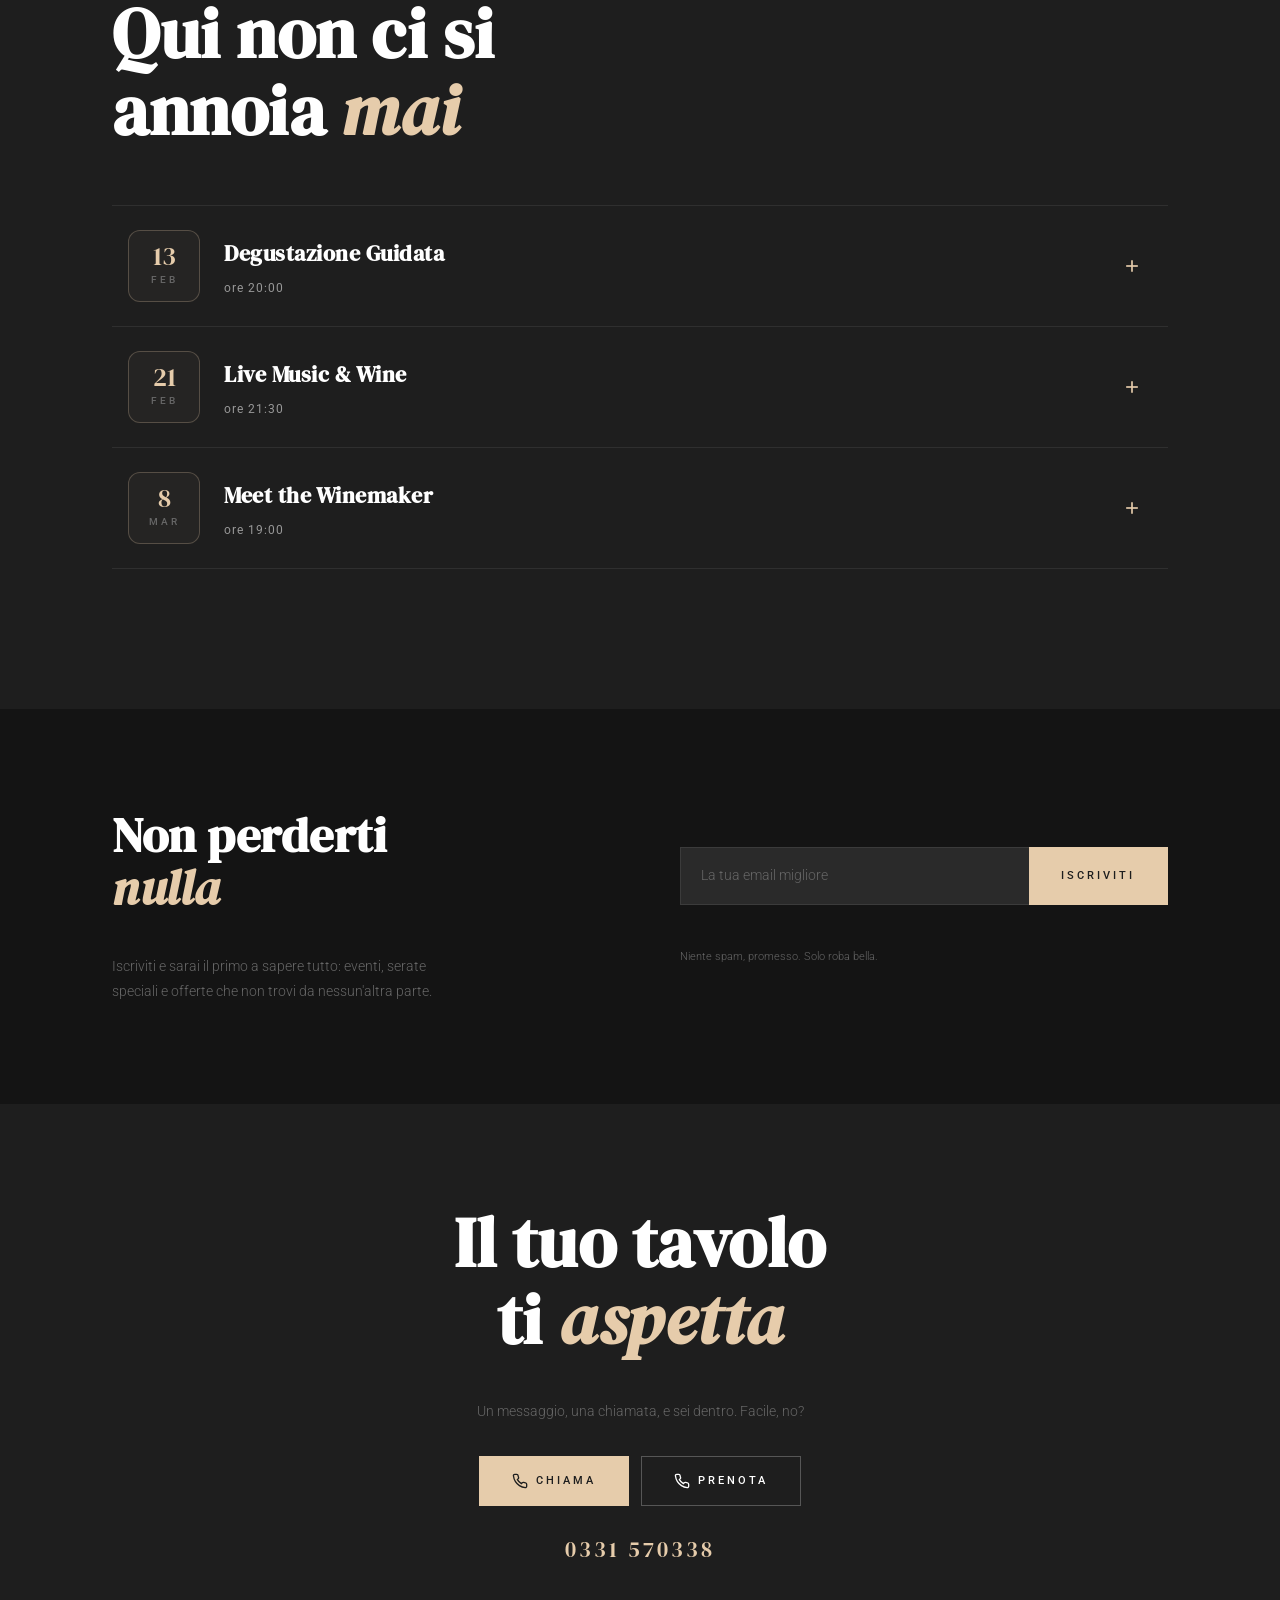
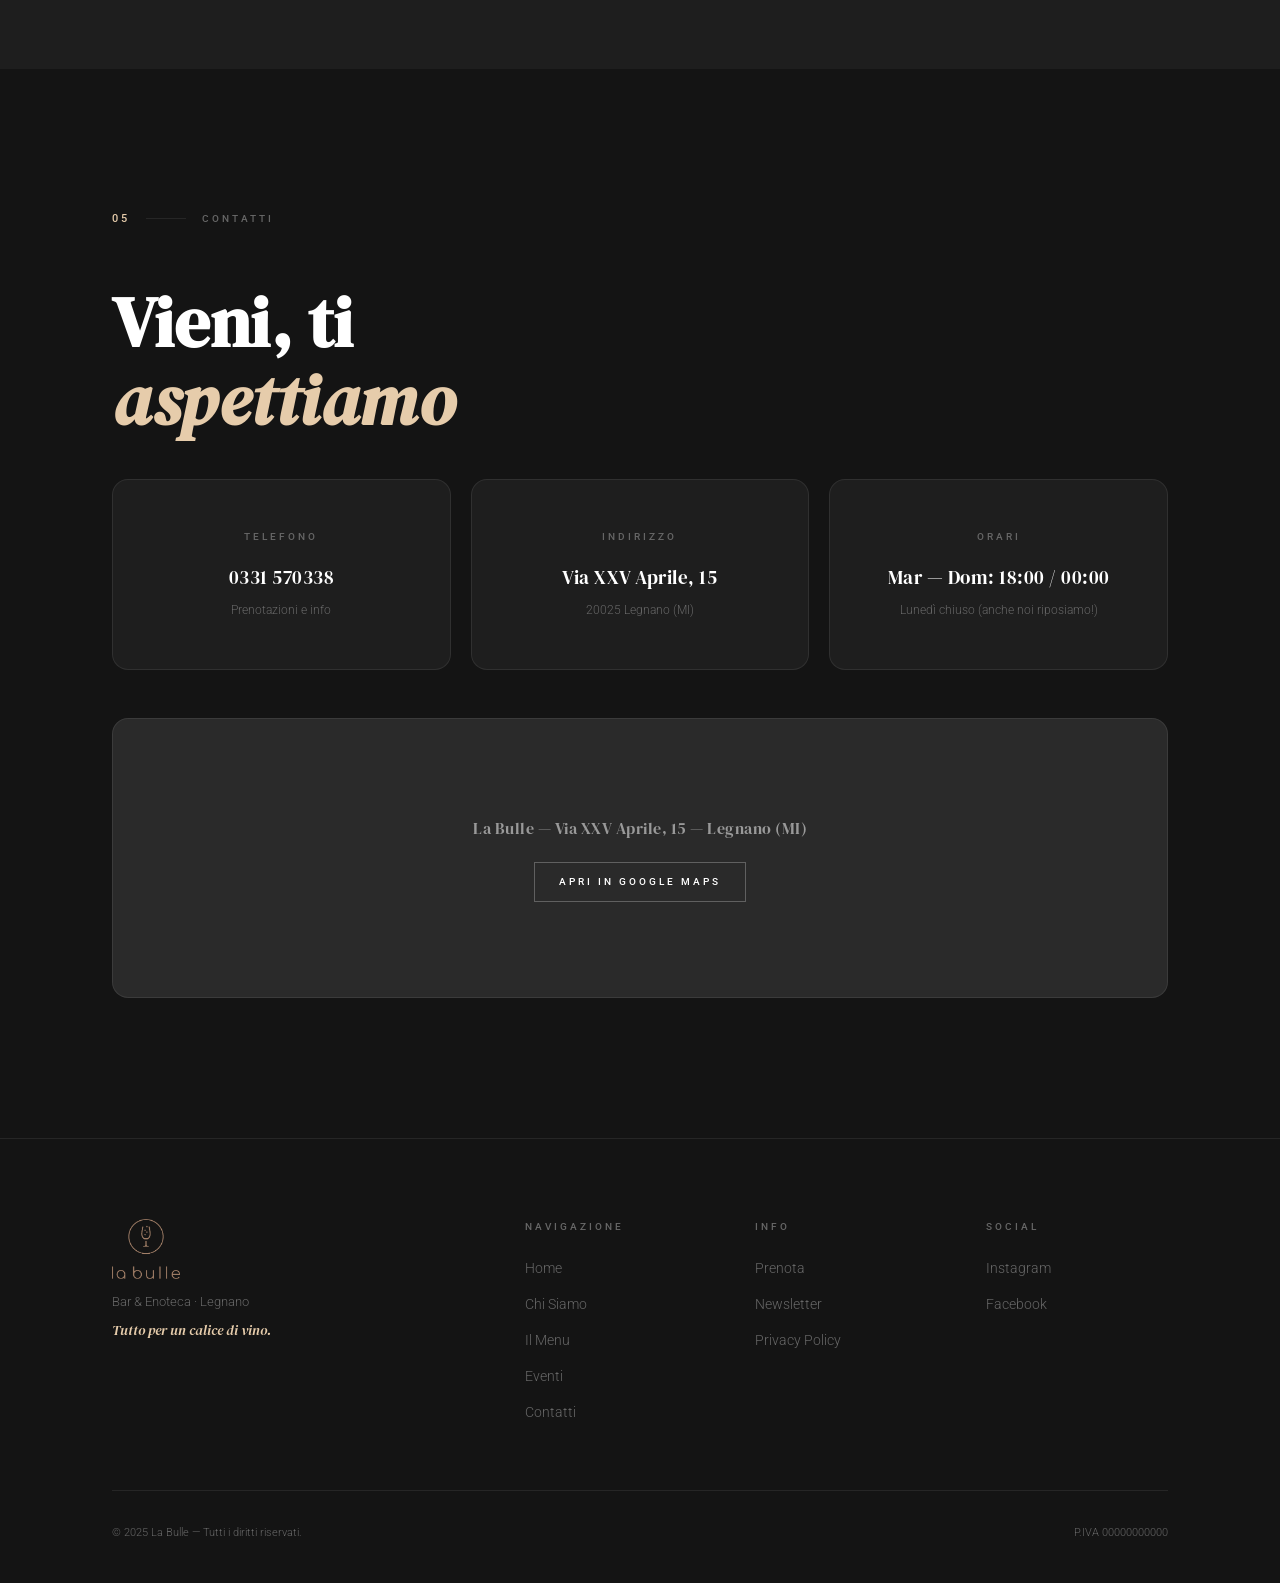
==== commit 72f9f98b: "feat: event date redesign, Il Menu rename, parallax band, phone update - Redesign event headers: dat" ====
--- a/index.html
+++ b/index.html
@@ -32,7 +32,7 @@
             </button>
             <ul class="nav-menu" id="navMenu">
                 <li><a href="#about" class="nav-link">Chi Siamo</a></li>
-                <li><a href="menu.html" class="nav-link">La Carta</a></li>
+                <li><a href="menu.html" class="nav-link">Il Menu</a></li>
                 <li><a href="#gallery" class="nav-link">Atmosfera</a></li>
                 <li><a href="#events" class="nav-link">Eventi</a></li>
                 <li><a href="#contact" class="nav-link">Contatti</a></li>
@@ -57,8 +57,8 @@
                     <p class="hero-claim">Tutto per un calice di vino.</p>
                     <p class="hero-desc">Un luogo intimo e curato dove il vino &egrave; protagonista: etichette selezionate, abbinamenti consigliati, aperitivi serviti con stile e una cucina che sorprende.</p>
                     <div class="hero-actions">
-                        <a href="menu.html" class="btn">Scopri la Carta</a>
-                        <a href="https://wa.me/393454528790" target="_blank" rel="noopener" class="btn btn--outline">Prenota</a>
+                        <a href="menu.html" class="btn">Scopri il Menu</a>
+                        <a href="tel:0331570338" class="btn btn--outline">Prenota</a>
                     </div>
                 </div>
             </div>
@@ -148,10 +148,15 @@
                     <h2 class="display-heading display-heading--sm">Una selezione di etichette<br>per intenditori <em>(e non solo)</em></h2>
                     <p>La carta vini &egrave; uno dei punti forti di La Bulle: ampia, interessante e costruita con criterio.</p>
                     <p>Che tu voglia un rosso importante, un bianco elegante o una bollicina per festeggiare, qui trovi sempre un calice giusto per il tuo momento.</p>
-                    <a href="menu.html" class="btn">Scopri la Carta</a>
-                </div>
-            </div>
-        </div>
+                </div>
+            </div>
+        </div>
+    </section>
+
+    <!-- Parallax Band -->
+    <section class="parallax-band" aria-hidden="true">
+        <!-- Carica l'immagine in /img/parallax-wine.jpg -->
+        <div class="parallax-band-overlay"></div>
     </section>
 
     <!-- Gallery -->
@@ -217,9 +222,14 @@
             <div class="events-list">
                 <article class="event-accordion anim">
                     <button class="event-header" aria-expanded="false">
-                        <span class="event-index">01</span>
-                        <h3 class="event-name">Degustazione Guidata</h3>
-                        <span class="event-when">13 Febbraio 2025 &middot; 20:00</span>
+                        <span class="event-date">
+                            <span class="event-date-day">13</span>
+                            <span class="event-date-month">FEB</span>
+                        </span>
+                        <div class="event-header-text">
+                            <h3 class="event-name">Degustazione Guidata</h3>
+                            <span class="event-when">ore 20:00</span>
+                        </div>
                         <span class="event-toggle">
                             <svg width="20" height="20" viewBox="0 0 24 24" fill="none" stroke="currentColor" stroke-width="2"><line x1="12" y1="5" x2="12" y2="19"/><line x1="5" y1="12" x2="19" y2="12"/></svg>
                         </span>
@@ -233,7 +243,7 @@
                                     <span class="event-detail"><strong>Prezzo:</strong> &euro;35 / persona</span>
                                     <span class="event-detail"><strong>Include:</strong> 4 calici + tagliere</span>
                                 </div>
-                                <a href="https://wa.me/393454528790" target="_blank" rel="noopener" class="btn btn--sm">Prenota il tuo posto</a>
+                                <a href="tel:0331570338" class="btn btn--sm">Prenota il tuo posto</a>
                             </div>
                             <div class="event-poster">
                                 <div class="event-poster-placeholder"><span>Locandina</span></div>
@@ -243,9 +253,14 @@
                 </article>
                 <article class="event-accordion anim">
                     <button class="event-header" aria-expanded="false">
-                        <span class="event-index">02</span>
-                        <h3 class="event-name">Live Music &amp; Wine</h3>
-                        <span class="event-when">21 Febbraio 2025 &middot; 21:30</span>
+                        <span class="event-date">
+                            <span class="event-date-day">21</span>
+                            <span class="event-date-month">FEB</span>
+                        </span>
+                        <div class="event-header-text">
+                            <h3 class="event-name">Live Music &amp; Wine</h3>
+                            <span class="event-when">ore 21:30</span>
+                        </div>
                         <span class="event-toggle">
                             <svg width="20" height="20" viewBox="0 0 24 24" fill="none" stroke="currentColor" stroke-width="2"><line x1="12" y1="5" x2="12" y2="19"/><line x1="5" y1="12" x2="19" y2="12"/></svg>
                         </span>
@@ -259,7 +274,7 @@
                                     <span class="event-detail"><strong>Prezzo:</strong> Ingresso libero</span>
                                     <span class="event-detail"><strong>Generi:</strong> Jazz, Soul, Acustico</span>
                                 </div>
-                                <a href="https://wa.me/393454528790" target="_blank" rel="noopener" class="btn btn--sm">Info e prenotazioni</a>
+                                <a href="tel:0331570338" class="btn btn--sm">Info e prenotazioni</a>
                             </div>
                             <div class="event-poster">
                                 <div class="event-poster-placeholder"><span>Locandina</span></div>
@@ -269,9 +284,14 @@
                 </article>
                 <article class="event-accordion anim">
                     <button class="event-header" aria-expanded="false">
-                        <span class="event-index">03</span>
-                        <h3 class="event-name">Meet the Winemaker</h3>
-                        <span class="event-when">8 Marzo 2025 &middot; 19:00</span>
+                        <span class="event-date">
+                            <span class="event-date-day">8</span>
+                            <span class="event-date-month">MAR</span>
+                        </span>
+                        <div class="event-header-text">
+                            <h3 class="event-name">Meet the Winemaker</h3>
+                            <span class="event-when">ore 19:00</span>
+                        </div>
                         <span class="event-toggle">
                             <svg width="20" height="20" viewBox="0 0 24 24" fill="none" stroke="currentColor" stroke-width="2"><line x1="12" y1="5" x2="12" y2="19"/><line x1="5" y1="12" x2="19" y2="12"/></svg>
                         </span>
@@ -285,7 +305,7 @@
                                     <span class="event-detail"><strong>Prezzo:</strong> &euro;45 / persona</span>
                                     <span class="event-detail"><strong>Include:</strong> Degustazione + tagliere</span>
                                 </div>
-                                <a href="https://wa.me/393454528790" target="_blank" rel="noopener" class="btn btn--sm">Prenota il tuo posto</a>
+                                <a href="tel:0331570338" class="btn btn--sm">Prenota il tuo posto</a>
                             </div>
                             <div class="event-poster">
                                 <div class="event-poster-placeholder"><span>Locandina</span></div>
@@ -324,16 +344,16 @@
                 <h2 class="display-heading display-heading--center">Il tuo tavolo<br>ti <em>aspetta</em></h2>
                 <p class="cta-sub">Un messaggio, una chiamata, e sei dentro. Facile, no?</p>
                 <div class="cta-actions">
-                    <a href="tel:+393454528790" class="btn btn--icon">
+                    <a href="tel:0331570338" class="btn btn--icon">
                         <svg width="16" height="16" viewBox="0 0 24 24" fill="none" stroke="currentColor" stroke-width="2"><path d="M22 16.92v3a2 2 0 0 1-2.18 2 19.79 19.79 0 0 1-8.63-3.07 19.5 19.5 0 0 1-6-6 19.79 19.79 0 0 1-3.07-8.67A2 2 0 0 1 4.11 2h3a2 2 0 0 1 2 1.72c.127.96.361 1.903.7 2.81a2 2 0 0 1-.45 2.11L8.09 9.91a16 16 0 0 0 6 6l1.27-1.27a2 2 0 0 1 2.11-.45c.907.339 1.85.573 2.81.7A2 2 0 0 1 22 16.92z"/></svg>
                         Chiama
                     </a>
-                    <a href="https://wa.me/393454528790" target="_blank" rel="noopener" class="btn btn--outline btn--icon">
-                        <svg width="16" height="16" viewBox="0 0 24 24" fill="currentColor"><path d="M17.472 14.382c-.297-.149-1.758-.867-2.03-.967-.273-.099-.471-.148-.67.15-.197.297-.767.966-.94 1.164-.173.199-.347.223-.644.075-.297-.15-1.255-.463-2.39-1.475-.883-.788-1.48-1.761-1.653-2.059-.173-.297-.018-.458.13-.606.134-.133.298-.347.446-.52.149-.174.198-.298.298-.497.099-.198.05-.371-.025-.52-.075-.149-.669-1.612-.916-2.207-.242-.579-.487-.5-.669-.51-.173-.008-.371-.01-.57-.01-.198 0-.52.074-.792.372-.272.297-1.04 1.016-1.04 2.479 0 1.462 1.065 2.875 1.213 3.074.149.198 2.096 3.2 5.077 4.487.709.306 1.262.489 1.694.625.712.227 1.36.195 1.871.118.571-.085 1.758-.719 2.006-1.413.248-.694.248-1.289.173-1.413-.074-.124-.272-.198-.57-.347m-5.421 7.403h-.004a9.87 9.87 0 0 1-5.031-1.378l-.361-.214-3.741.982.998-3.648-.235-.374a9.86 9.86 0 0 1-1.51-5.26c.001-5.45 4.436-9.884 9.888-9.884 2.64 0 5.122 1.03 6.988 2.898a9.825 9.825 0 0 1 2.893 6.994c-.003 5.45-4.437 9.884-9.885 9.884m8.413-18.297A11.815 11.815 0 0 0 12.05 0C5.495 0 .16 5.335.157 11.892c0 2.096.547 4.142 1.588 5.945L.057 24l6.305-1.654a11.882 11.882 0 0 0 5.683 1.448h.005c6.554 0 11.89-5.335 11.893-11.893a11.821 11.821 0 0 0-3.48-8.413z"/></svg>
-                        WhatsApp
+                    <a href="tel:0331570338" class="btn btn--outline btn--icon">
+                        <svg width="16" height="16" viewBox="0 0 24 24" fill="none" stroke="currentColor" stroke-width="2"><path d="M22 16.92v3a2 2 0 0 1-2.18 2 19.79 19.79 0 0 1-8.63-3.07 19.5 19.5 0 0 1-6-6 19.79 19.79 0 0 1-3.07-8.67A2 2 0 0 1 4.11 2h3a2 2 0 0 1 2 1.72c.127.96.361 1.903.7 2.81a2 2 0 0 1-.45 2.11L8.09 9.91a16 16 0 0 0 6 6l1.27-1.27a2 2 0 0 1 2.11-.45c.907.339 1.85.573 2.81.7A2 2 0 0 1 22 16.92z"/></svg>
+                        Prenota
                     </a>
                 </div>
-                <span class="cta-phone">+39 345 452 8790</span>
+                <span class="cta-phone">0331 570338</span>
             </div>
         </div>
     </section>
@@ -346,8 +366,8 @@
             <div class="contact-grid anim">
                 <div class="contact-block tilt-card">
                     <h4>Telefono</h4>
-                    <p><a href="tel:+393454528790">+39 345 452 8790</a></p>
-                    <span class="contact-note">Chiamate &amp; WhatsApp</span>
+                    <p><a href="tel:0331570338">0331 570338</a></p>
+                    <span class="contact-note">Prenotazioni e info</span>
                 </div>
                 <div class="contact-block tilt-card">
                     <h4>Indirizzo</h4>
@@ -383,7 +403,7 @@
                     <ul>
                         <li><a href="#hero">Home</a></li>
                         <li><a href="#about">Chi Siamo</a></li>
-                        <li><a href="menu.html">La Carta</a></li>
+                        <li><a href="menu.html">Il Menu</a></li>
                         <li><a href="#events">Eventi</a></li>
                         <li><a href="#contact">Contatti</a></li>
                     </ul>
@@ -391,7 +411,7 @@
                 <div class="footer-col">
                     <h4>Info</h4>
                     <ul>
-                        <li><a href="tel:+393454528790">Prenota</a></li>
+                        <li><a href="tel:0331570338">Prenota</a></li>
                         <li><a href="#newsletter">Newsletter</a></li>
                         <li><a href="#">Privacy Policy</a></li>
                     </ul>
--- a/css/style.css
+++ b/css/style.css
@@ -167,10 +167,10 @@
 }
 .nav-logo { display:flex; align-items:center; z-index:1001; }
 .nav-logo-img {
-    height: 48px; width:auto;
+    height: 36px; width:auto;
     transition: all 0.35s var(--bounce);
 }
-.navbar.scrolled .nav-logo-img { height:38px; }
+.navbar.scrolled .nav-logo-img { height:30px; }
 .nav-logo:hover .nav-logo-img { transform: scale(1.05); }
 .nav-menu { display:flex; gap:6px; }
 .nav-link {
@@ -414,8 +414,28 @@
     color: var(--white-muted);
     margin-bottom: 16px;
 }
-.etichette-text .btn {
-    margin-top: 16px;
+/* ============================
+   PARALLAX BAND
+   ============================ */
+.parallax-band {
+    height: 280px;
+    background-image: url('../img/parallax-wine.jpg');
+    background-attachment: fixed;
+    background-position: center;
+    background-size: cover;
+    position: relative;
+    z-index: 1;
+}
+.parallax-band-overlay {
+    position: absolute;
+    inset: 0;
+    background: rgba(30,30,30,0.35);
+}
+@supports (-webkit-touch-callout: none) {
+    /* iOS fallback — fixed attachment not supported */
+    .parallax-band {
+        background-attachment: scroll;
+    }
 }
 
 /* ============================
@@ -530,10 +550,10 @@
 .event-accordion:first-child { border-top: 1px solid var(--border); }
 .event-header {
     display: grid;
-    grid-template-columns: 50px 1fr auto 40px;
+    grid-template-columns: 72px 1fr 40px;
     gap: 24px;
     align-items: center;
-    padding: 28px 16px;
+    padding: 24px 16px;
     width: 100%;
     background: none;
     border: none;
@@ -545,11 +565,41 @@
 .event-header:hover {
     background: rgba(230,204,171,0.03);
 }
-.event-index {
-    font-size: 0.75rem;
+.event-date {
+    display: flex;
+    flex-direction: column;
+    align-items: center;
+    justify-content: center;
+    width: 72px;
+    height: 72px;
+    border: 1px solid var(--border-accent);
+    border-radius: 12px;
+    background: rgba(230,204,171,0.04);
+    transition: all 0.3s var(--bounce);
+}
+.event-accordion:hover .event-date {
+    border-color: var(--accent);
+    background: rgba(230,204,171,0.08);
+}
+.event-date-day {
+    font-family: var(--font-heading);
+    font-size: 1.6rem;
+    line-height: 1;
+    color: var(--accent);
+    letter-spacing: -0.5px;
+}
+.event-date-month {
+    font-size: 0.6rem;
     font-weight: 500;
-    letter-spacing: 2px;
-    color: var(--accent);
+    letter-spacing: 3px;
+    text-transform: uppercase;
+    color: var(--white-dim);
+    margin-top: 2px;
+}
+.event-header-text {
+    display: flex;
+    flex-direction: column;
+    gap: 4px;
 }
 .event-name {
     font-family: var(--font-heading);
@@ -586,7 +636,7 @@
     display: grid;
     grid-template-columns: 1fr 280px;
     gap: 40px;
-    padding: 0 16px 36px 66px;
+    padding: 0 16px 36px 112px;
 }
 .event-desc {
     font-size: 0.9rem;
@@ -790,7 +840,7 @@
     backdrop-filter: blur(16px);
     border-bottom: 1px solid var(--border);
 }
-.navbar--solid .nav-logo-img { height: 38px; }
+.navbar--solid .nav-logo-img { height: 30px; }
 
 /* ============================
    MENU PAGE
@@ -886,8 +936,9 @@
     .about-layout { gap:48px; }
     .features-grid { gap: 16px; }
     .etichette-layout { gap: 48px; }
-    .event-header { grid-template-columns: 40px 1fr auto 32px; gap: 16px; }
-    .event-body-inner { grid-template-columns: 1fr 220px; gap: 24px; padding-left: 56px; }
+    .event-header { grid-template-columns: 68px 1fr 32px; gap: 16px; }
+    .event-date { width: 68px; height: 68px; }
+    .event-body-inner { grid-template-columns: 1fr 220px; gap: 24px; padding-left: 92px; }
     .menu-grid { grid-template-columns: 1fr 1fr; }
     .footer-top { grid-template-columns:1fr 1fr; gap:32px; }
     .footer-brand { grid-column:span 2; }
@@ -903,8 +954,9 @@
         backdrop-filter:blur(16px);
         flex-direction:column; align-items:center; justify-content:center; gap:4px;
         transform:translateX(100%); transition:transform 0.35s;
+        pointer-events: none;
     }
-    .nav-menu.open { transform:translateX(0); }
+    .nav-menu.open { transform:translateX(0); pointer-events: auto; }
     .nav-link { font-size:0.85rem; padding:14px 20px; }
     .nav-link:hover { transform: none; }
     .nav-toggle.active span:nth-child(1) { transform:rotate(45deg) translate(4px,4px); }
@@ -934,8 +986,10 @@
     .menu-desc { font-size: 0.75rem; }
     .gallery-grid { grid-template-columns:1fr 1fr; }
     .gallery-cell--wide { grid-column:span 2; }
-    .event-header { grid-template-columns: 1fr auto 32px; gap: 12px; padding: 20px 12px; }
-    .event-index { display: none; }
+    .event-header { grid-template-columns: 60px 1fr 32px; gap: 12px; padding: 16px 12px; }
+    .event-date { width: 60px; height: 60px; }
+    .event-date-day { font-size: 1.3rem; }
+    .event-name { font-size: 1.15rem; }
     .event-body-inner { grid-template-columns: 1fr; gap: 20px; padding-left: 12px; }
     .event-poster-placeholder { height: 160px; }
     .newsletter-layout { grid-template-columns:1fr; gap:32px; }
@@ -948,6 +1002,7 @@
     .footer-bottom { flex-direction:column; gap:6px; text-align:center; }
 
     .ticker-item { font-size: 0.9rem; padding: 0 14px; }
+    .parallax-band { height: 200px; background-attachment: scroll; }
 }
 
 @media (max-width:480px) {
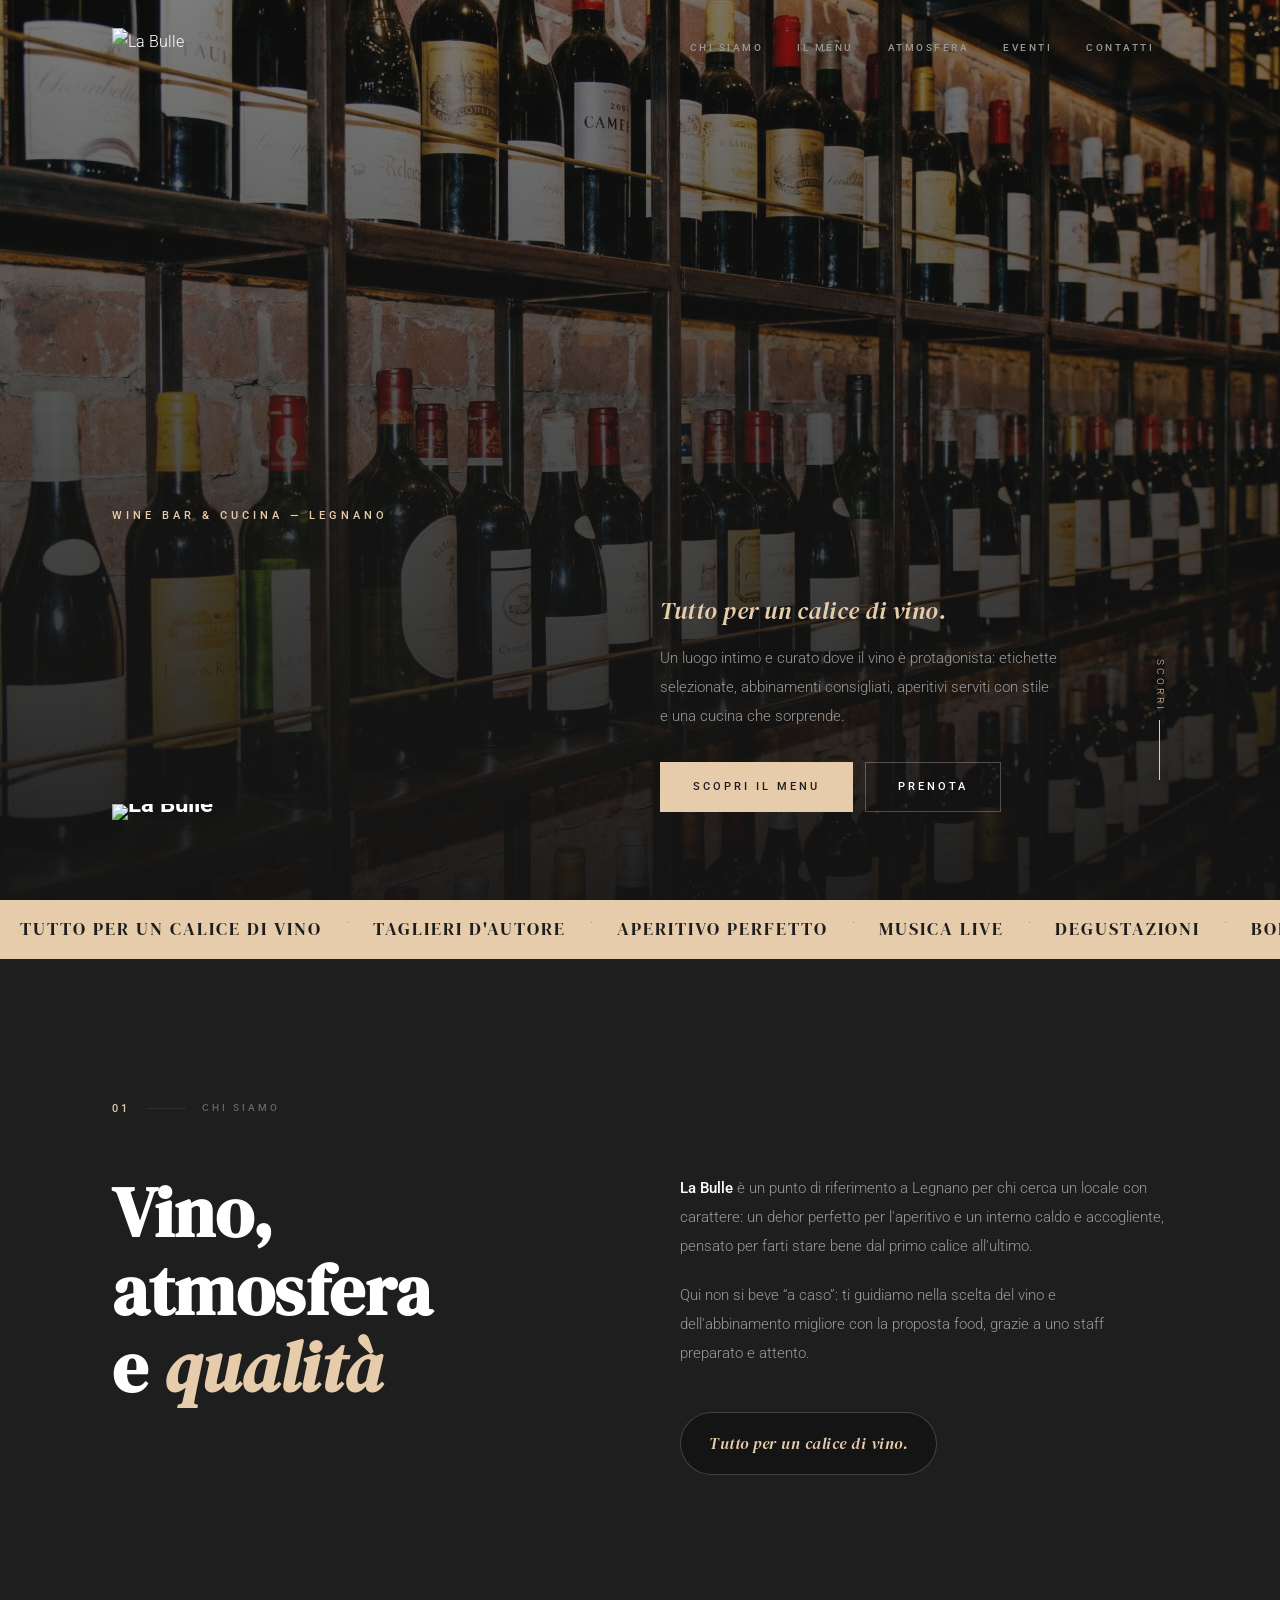
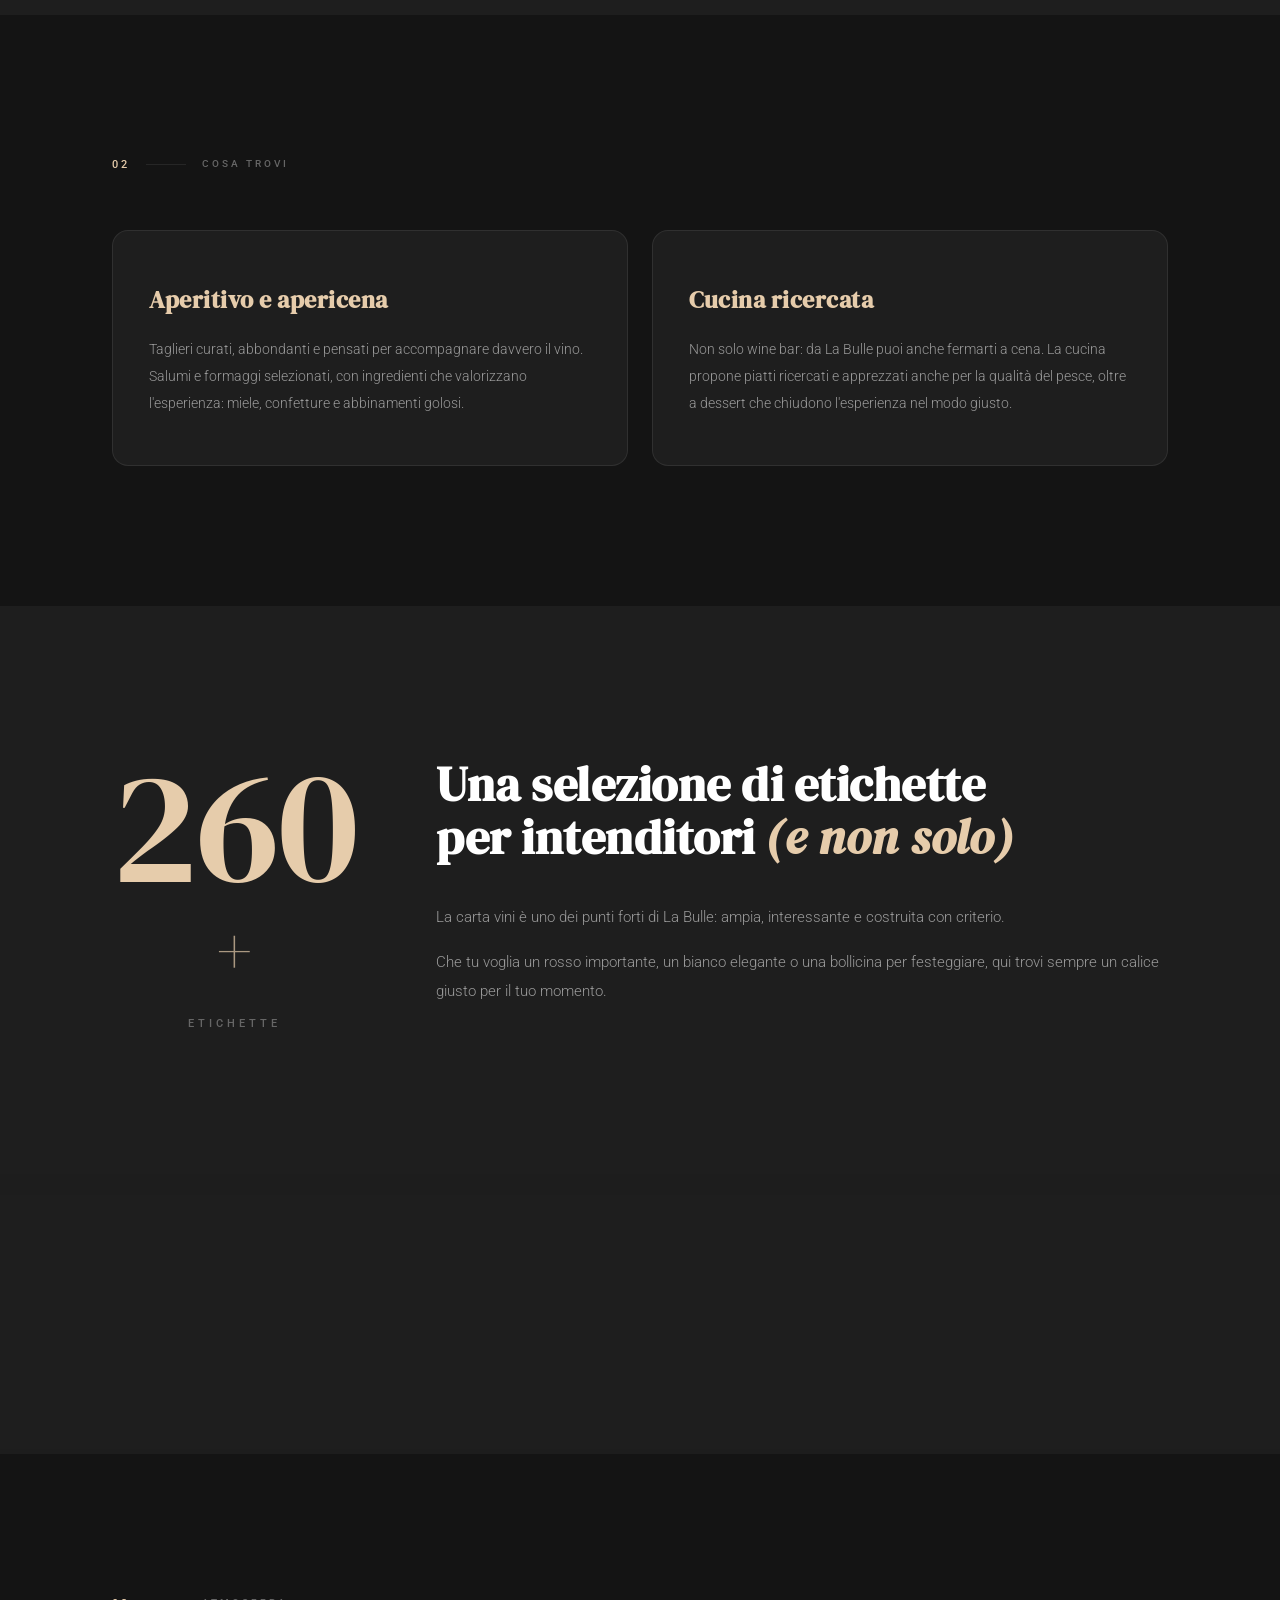
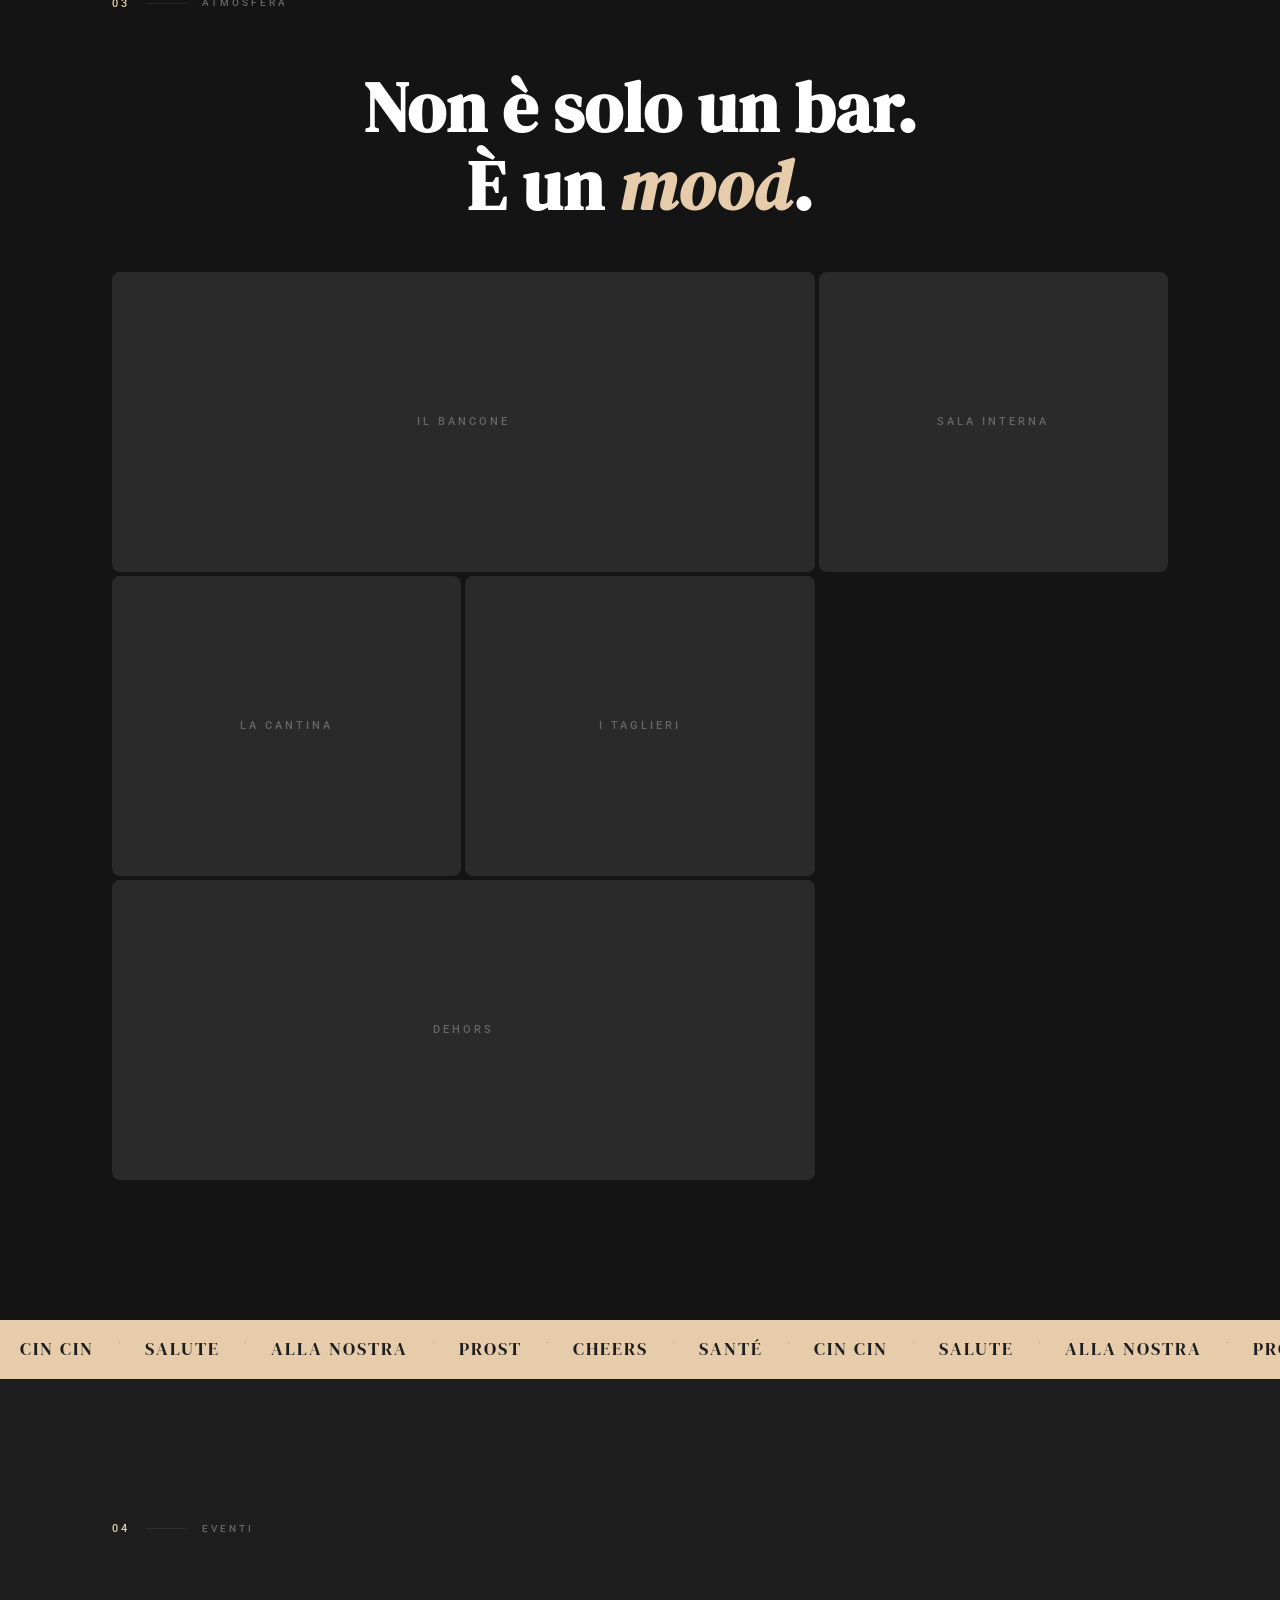
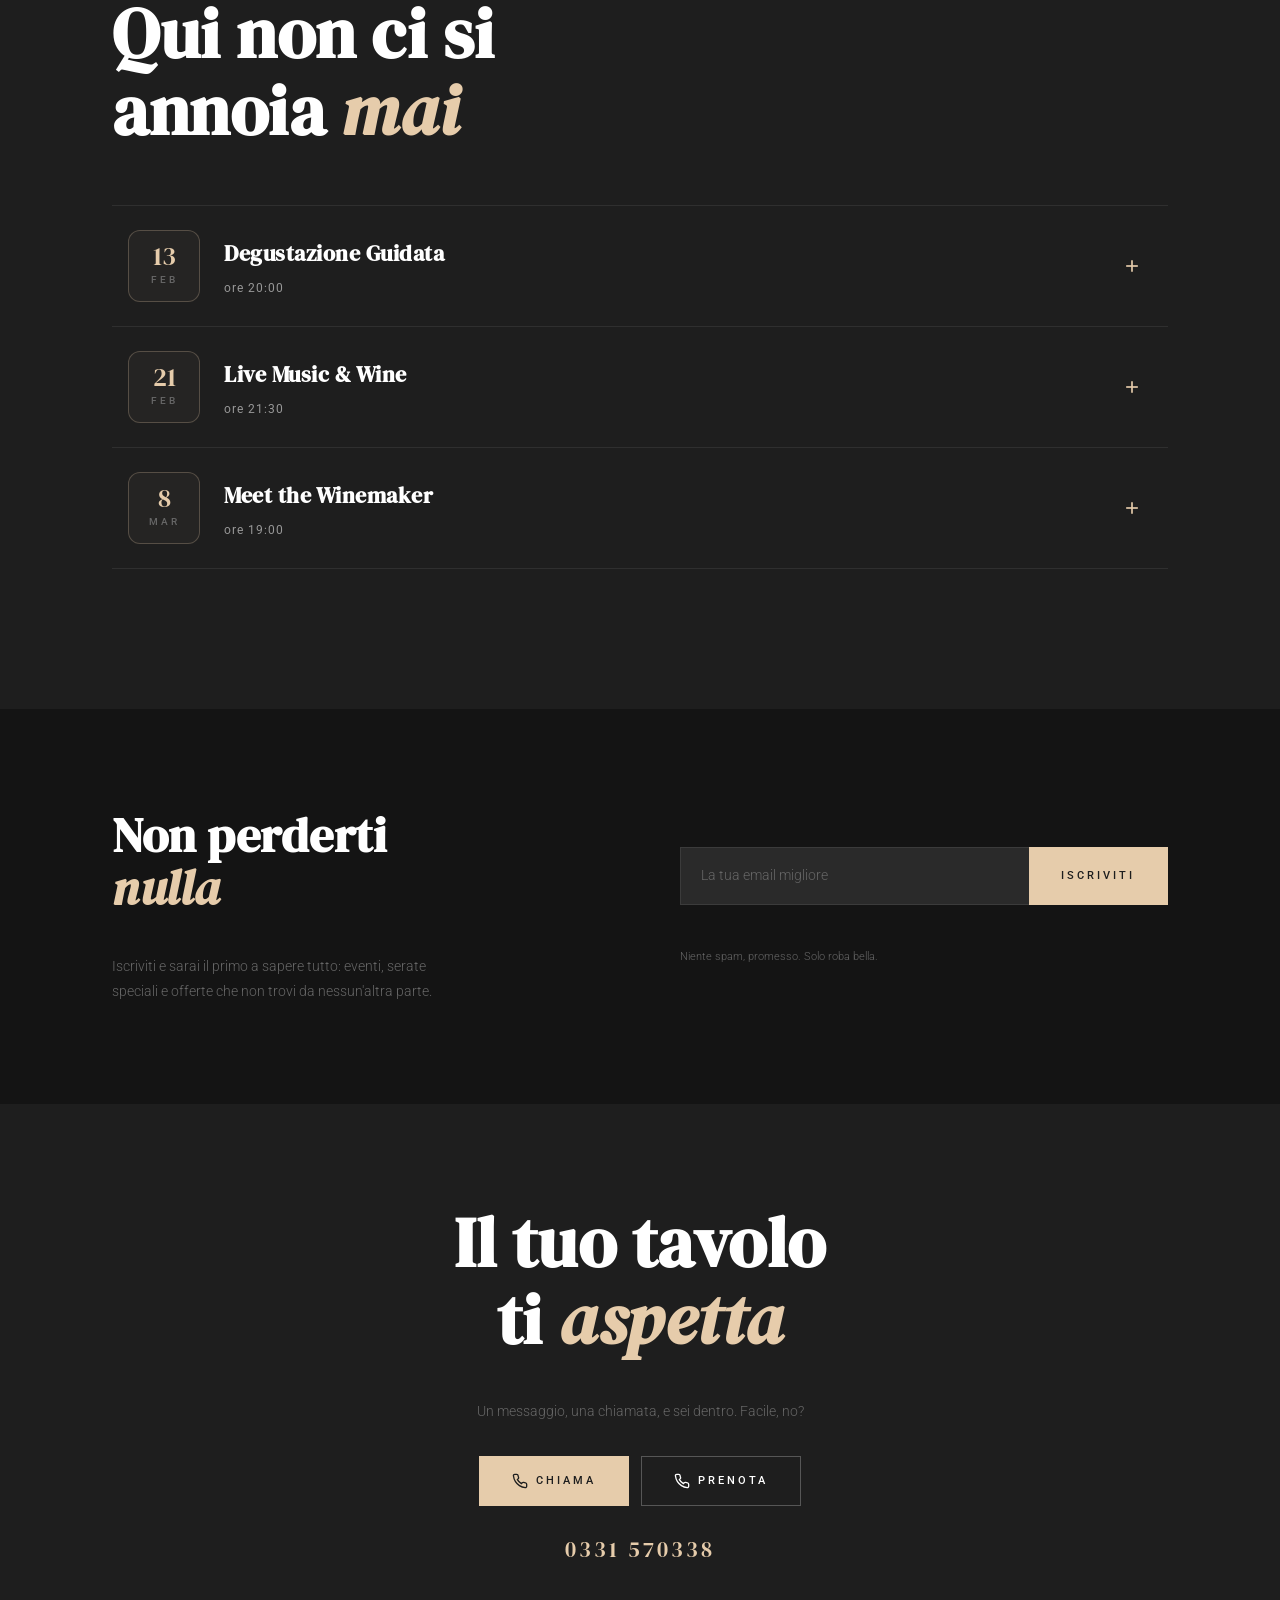
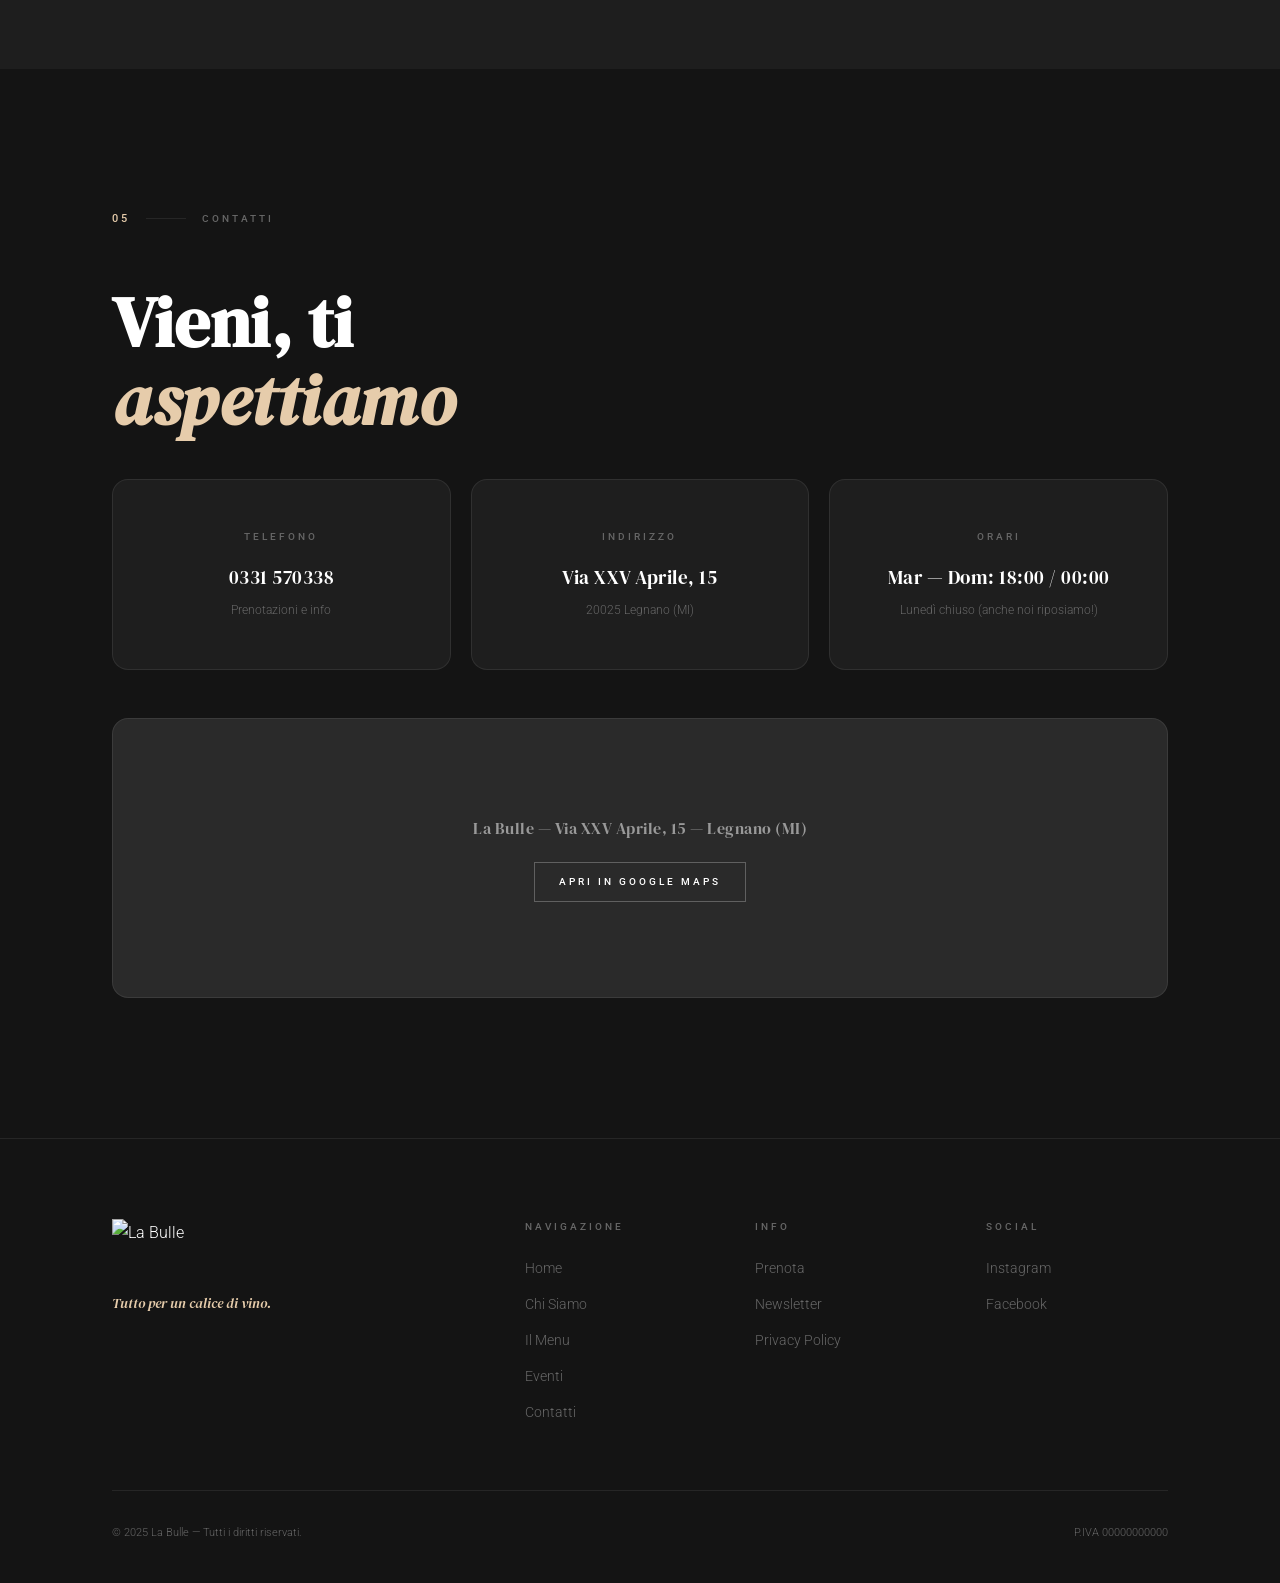
==== commit 6831f78a: "feat: SVG logos, darker hero overlay, footer cleanup, mobile nav fix - Switch all logos from PNG to " ====
--- a/index.html
+++ b/index.html
@@ -26,7 +26,7 @@
     <!-- Navigation -->
     <nav id="navbar" class="navbar">
         <div class="nav-container">
-            <a href="#hero" class="nav-logo"><img src="img/Logo_Labulle_Legnano@2x.png" alt="La Bulle" class="nav-logo-img"></a>
+            <a href="#hero" class="nav-logo"><img src="img/Logo_Labulle_Legnano.svg" alt="La Bulle" class="nav-logo-img"></a>
             <button class="nav-toggle" id="navToggle" aria-label="Menu">
                 <span></span><span></span><span></span>
             </button>
@@ -51,7 +51,7 @@
             <div class="hero-content">
                 <p class="hero-tag anim">Wine Bar &amp; Cucina &mdash; Legnano</p>
                 <h1 class="hero-title anim">
-                    <img src="img/Text_LaBulle_Legnano@2x.png" alt="La Bulle" class="hero-logo-img">
+                    <img src="img/Text_LaBulle_Legnano.svg" alt="La Bulle" class="hero-logo-img">
                 </h1>
                 <div class="hero-right anim">
                     <p class="hero-claim">Tutto per un calice di vino.</p>
@@ -394,8 +394,7 @@
         <div class="container">
             <div class="footer-top">
                 <div class="footer-brand">
-                    <img src="img/Logo_Labulle_Legnano@2x.png" alt="La Bulle" class="footer-logo-img">
-                    <p>Bar &amp; Enoteca &middot; Legnano</p>
+                    <img src="img/Logo_Labulle_Legnano.svg" alt="La Bulle" class="footer-logo-img">
                     <p class="footer-tagline">Tutto per un calice di vino.</p>
                 </div>
                 <div class="footer-col">
--- a/css/style.css
+++ b/css/style.css
@@ -165,7 +165,7 @@
     max-width:var(--container); margin:0 auto; padding:0 32px;
     display:flex; align-items:center; justify-content:space-between;
 }
-.nav-logo { display:flex; align-items:center; z-index:1001; }
+.nav-logo { display:flex; align-items:center; z-index:1002; position: relative; }
 .nav-logo-img {
     height: 36px; width:auto;
     transition: all 0.35s var(--bounce);
@@ -188,7 +188,8 @@
 .nav-link:hover { transform: translateY(-2px); }
 .nav-toggle {
     display:none; flex-direction:column; gap:5px;
-    background:none; border:none; cursor:pointer; padding:6px; z-index:1001;
+    background:none; border:none; cursor:pointer; padding:6px; z-index:1002;
+    position: relative;
 }
 .nav-toggle span { display:block; width:22px; height:1px; background:var(--white); transition:all 0.3s; }
 
@@ -211,7 +212,7 @@
 .hero-overlay {
     position: absolute; inset: 0; z-index: 1;
     background:
-        linear-gradient(to bottom, rgba(20,20,20,0.4) 0%, rgba(20,20,20,0.6) 50%, rgba(20,20,20,0.92) 100%),
+        linear-gradient(to bottom, rgba(20,20,20,0.55) 0%, rgba(20,20,20,0.75) 50%, rgba(20,20,20,0.95) 100%),
         radial-gradient(ellipse at 20% 80%, rgba(230,204,171,0.08) 0%, transparent 60%);
 }
 .hero-inner { position:relative; z-index:2; width:100%; max-width:var(--container); margin:0 auto; padding:0 32px; }
@@ -953,10 +954,17 @@
         position:fixed; inset:0; background:rgba(30,30,30,0.98);
         backdrop-filter:blur(16px);
         flex-direction:column; align-items:center; justify-content:center; gap:4px;
-        transform:translateX(100%); transition:transform 0.35s;
+        transform:translateX(100%); transition:transform 0.35s, visibility 0s 0.35s;
         pointer-events: none;
+        visibility: hidden;
+        z-index: 999;
     }
-    .nav-menu.open { transform:translateX(0); pointer-events: auto; }
+    .nav-menu.open {
+        transform:translateX(0);
+        pointer-events: auto;
+        visibility: visible;
+        transition:transform 0.35s, visibility 0s 0s;
+    }
     .nav-link { font-size:0.85rem; padding:14px 20px; }
     .nav-link:hover { transform: none; }
     .nav-toggle.active span:nth-child(1) { transform:rotate(45deg) translate(4px,4px); }
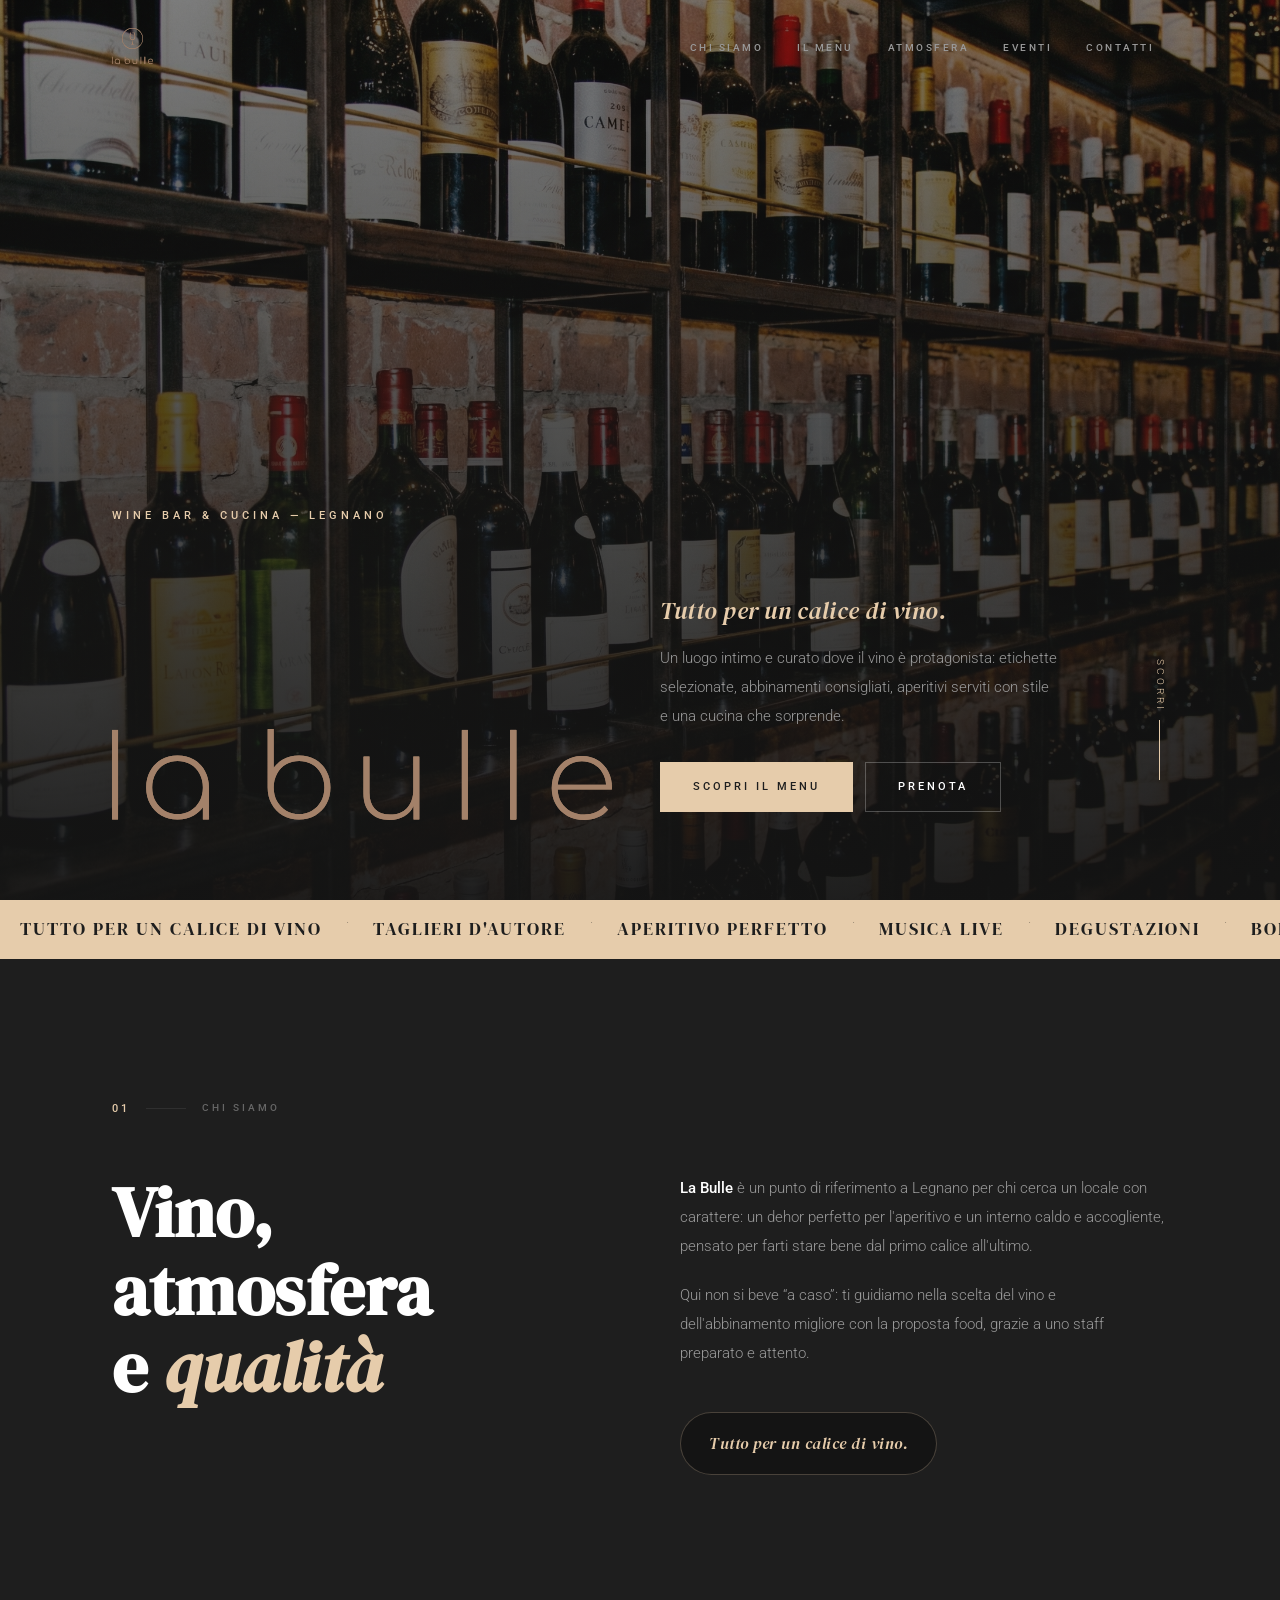
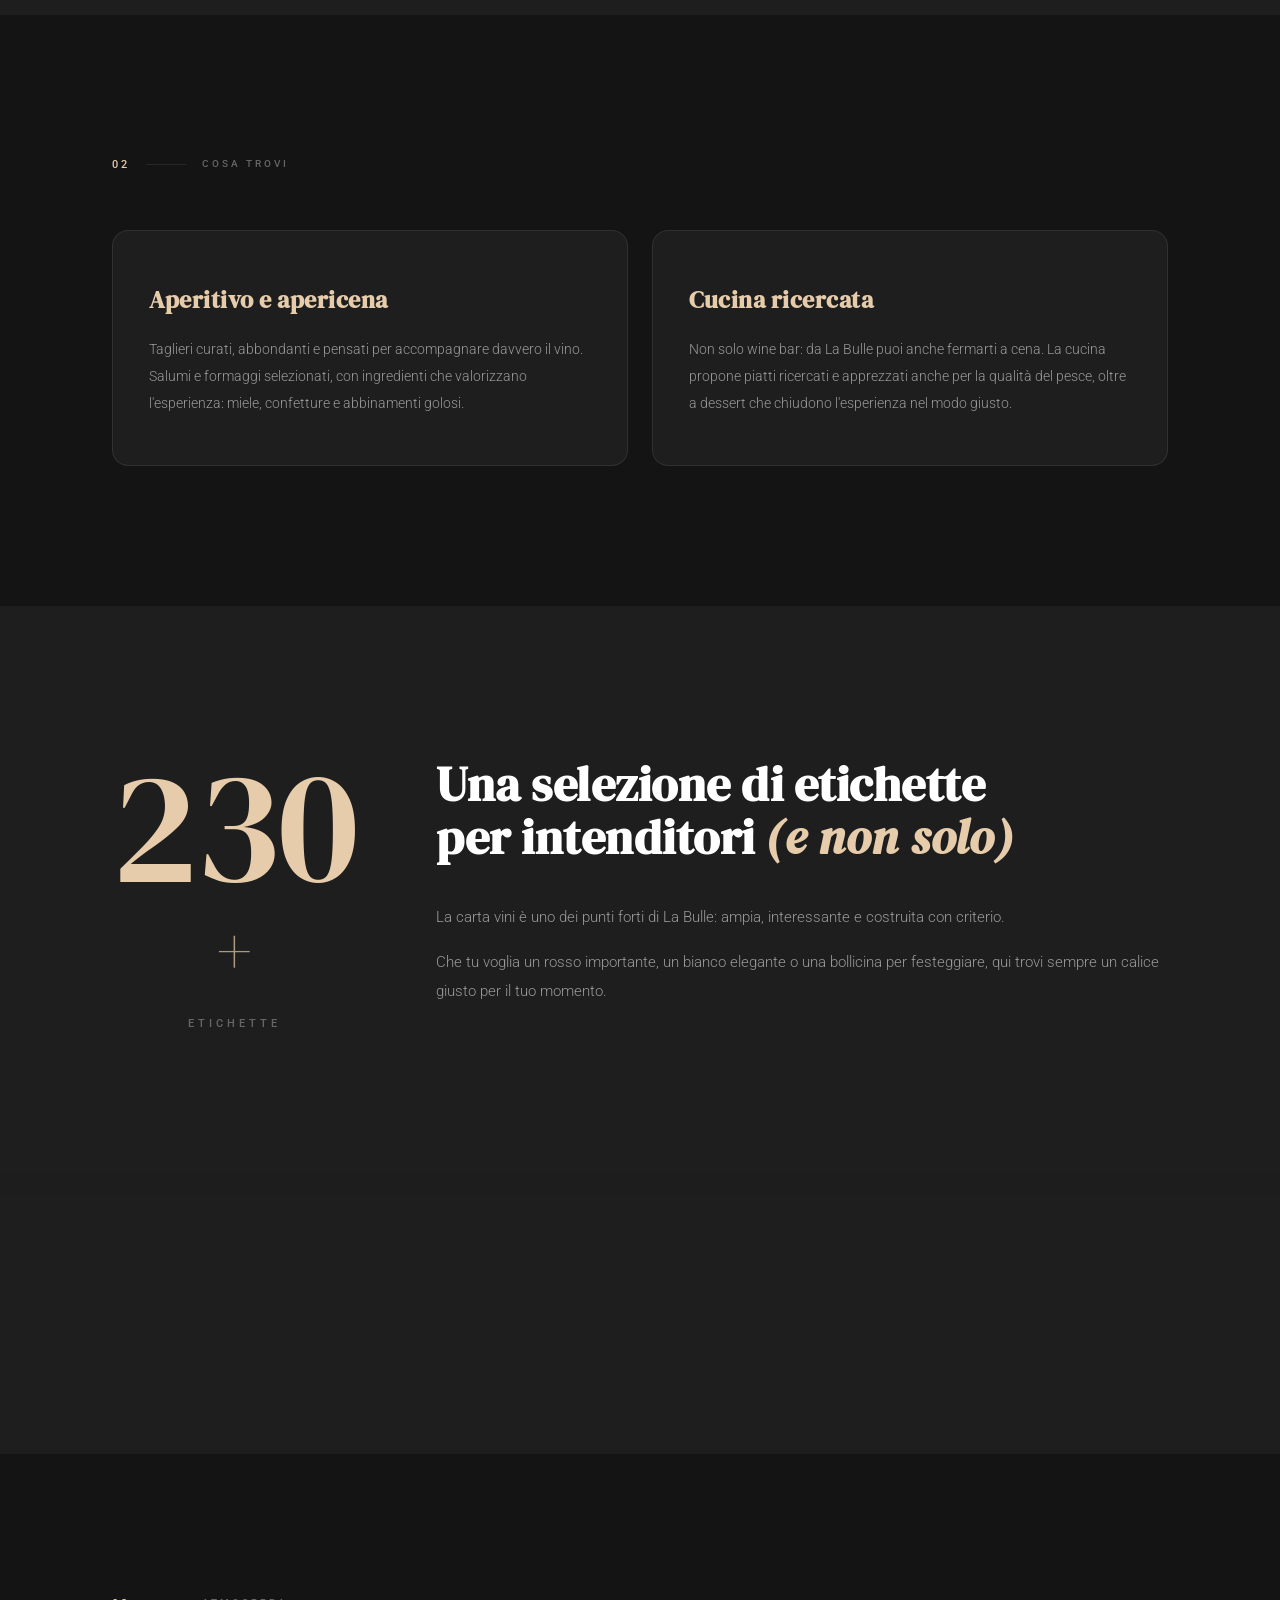
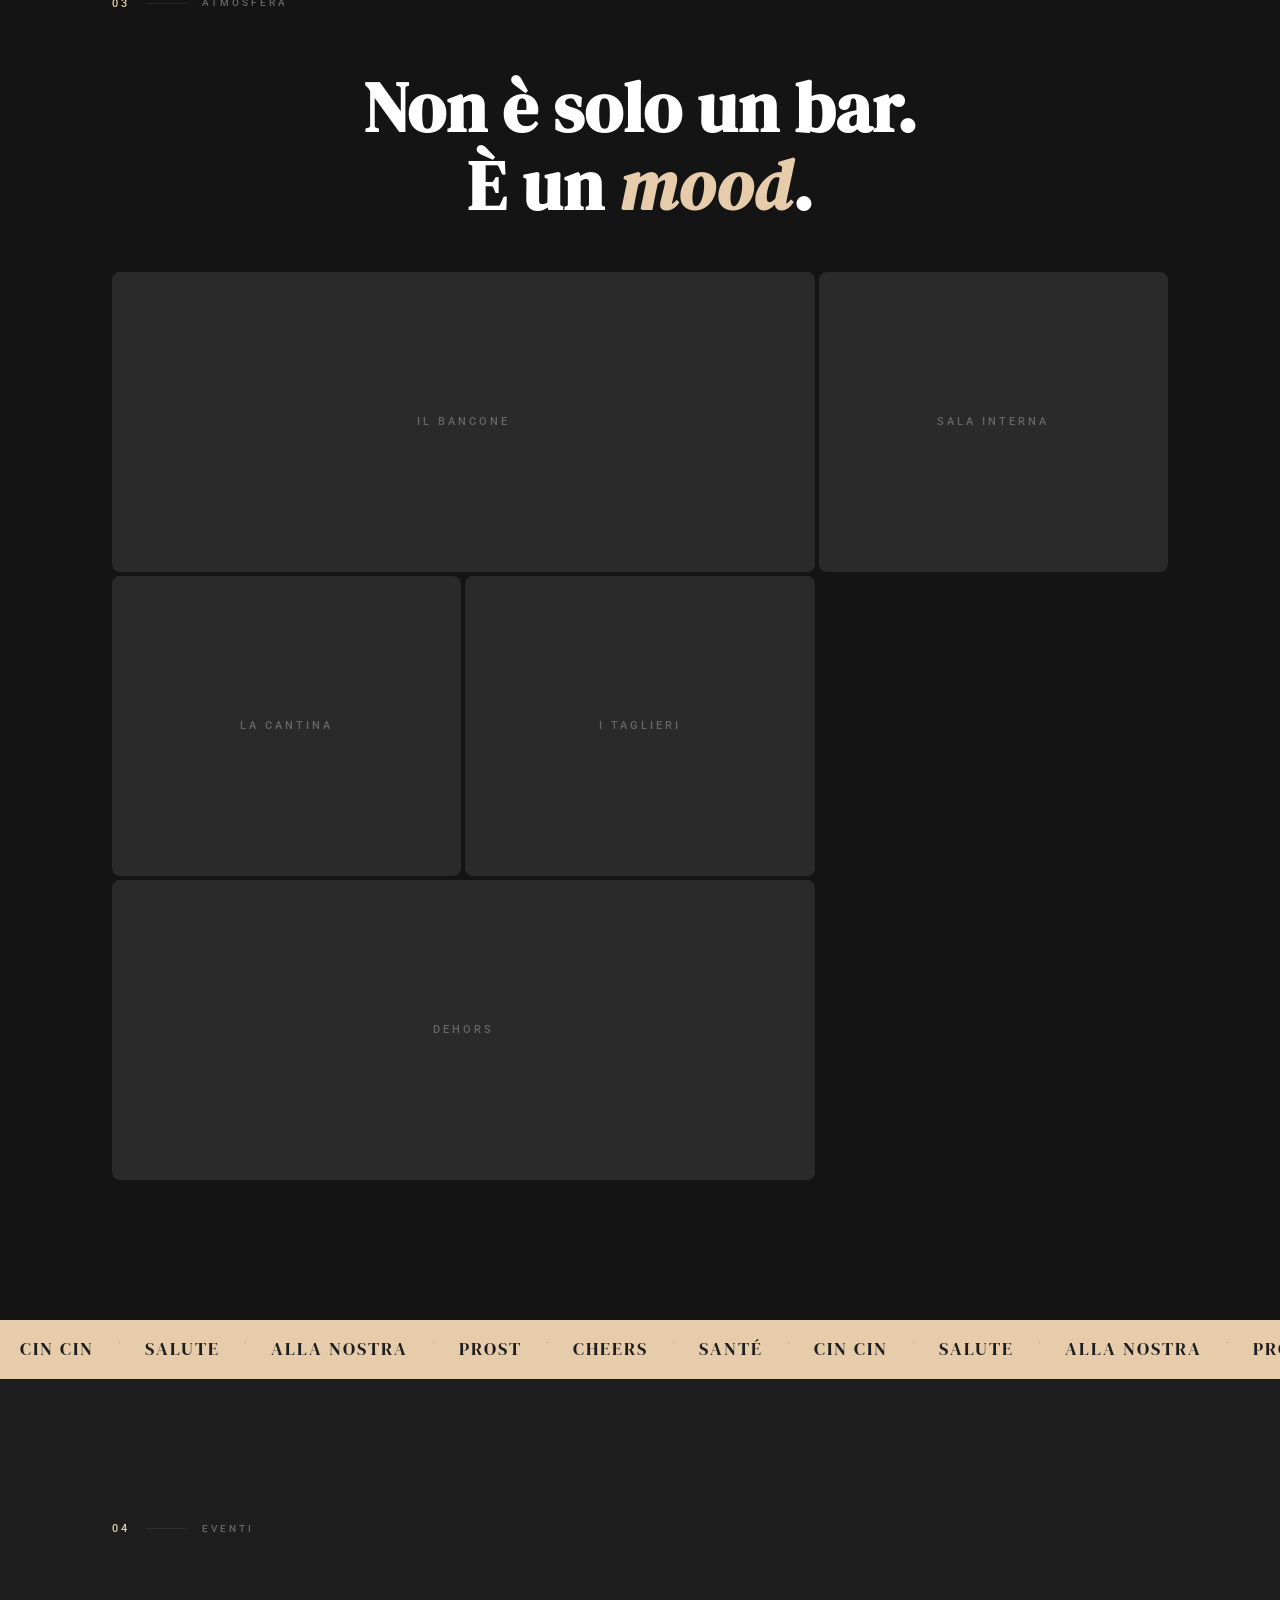
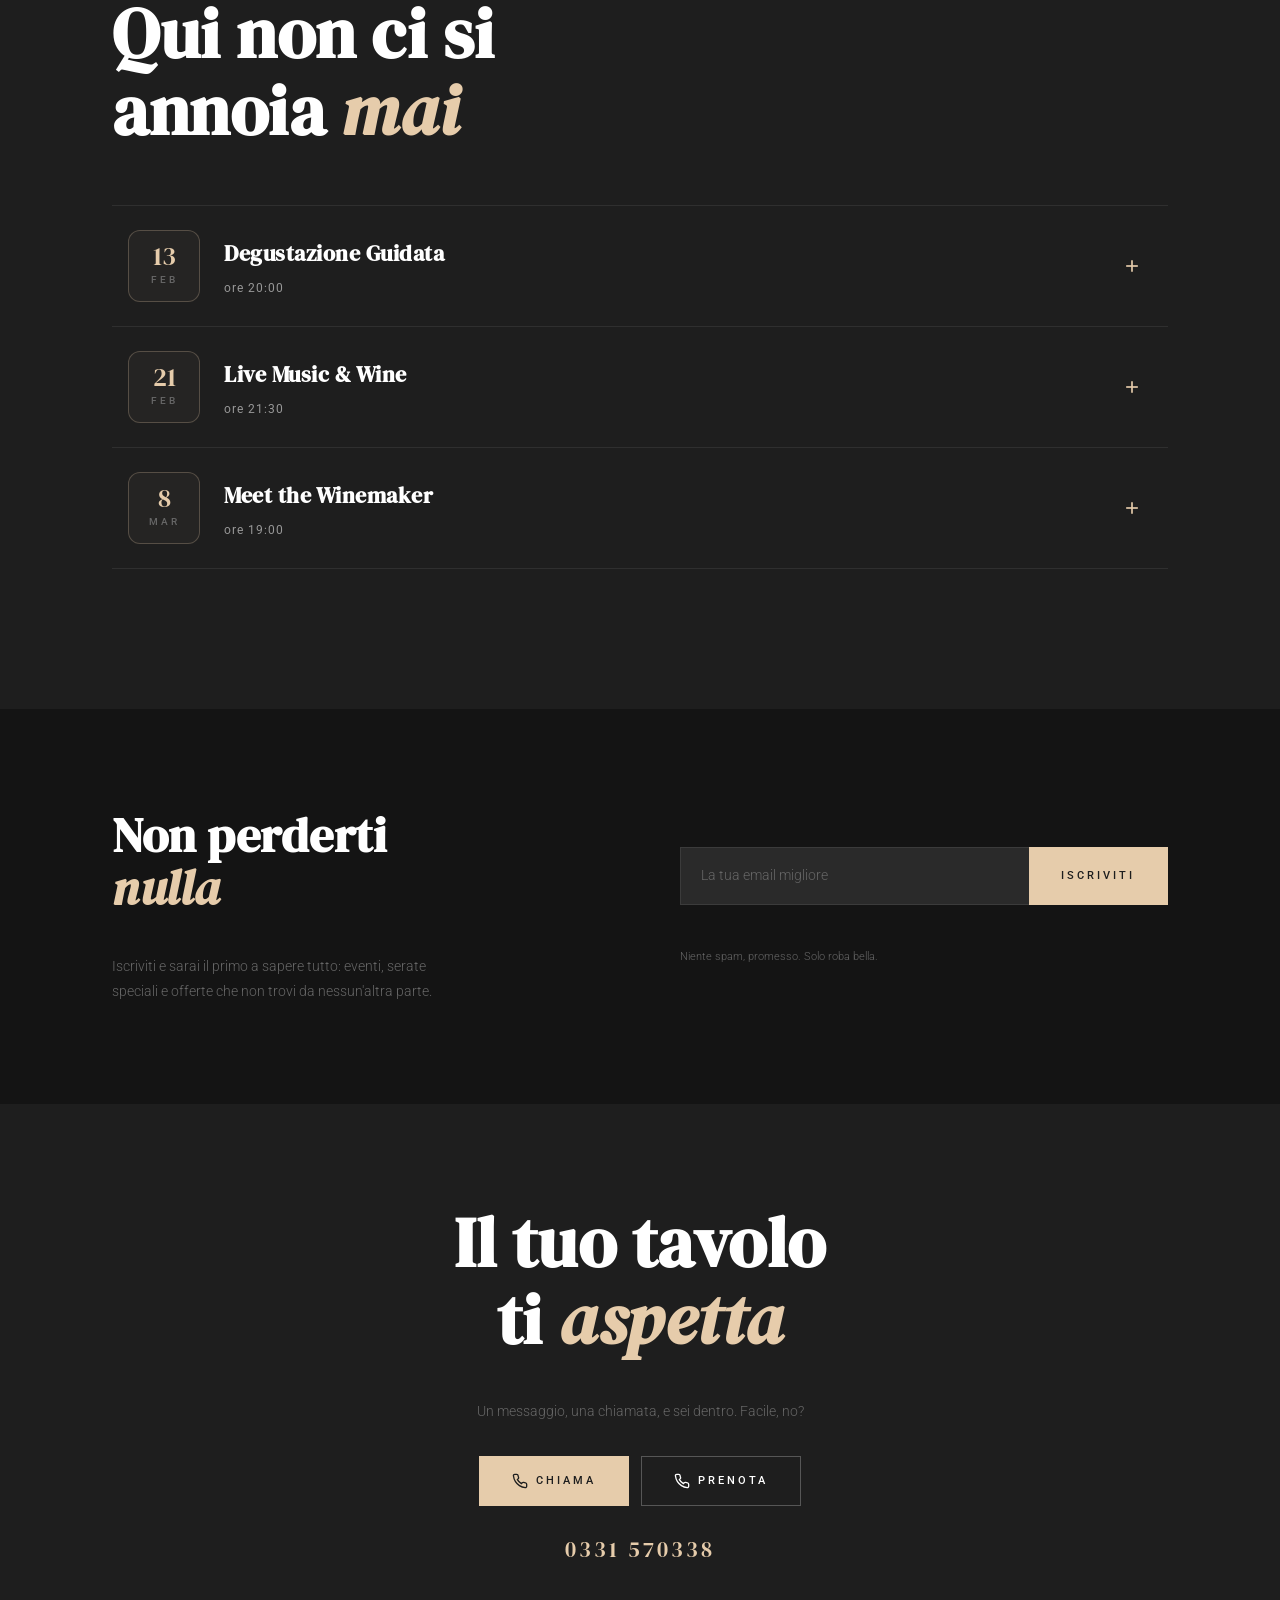
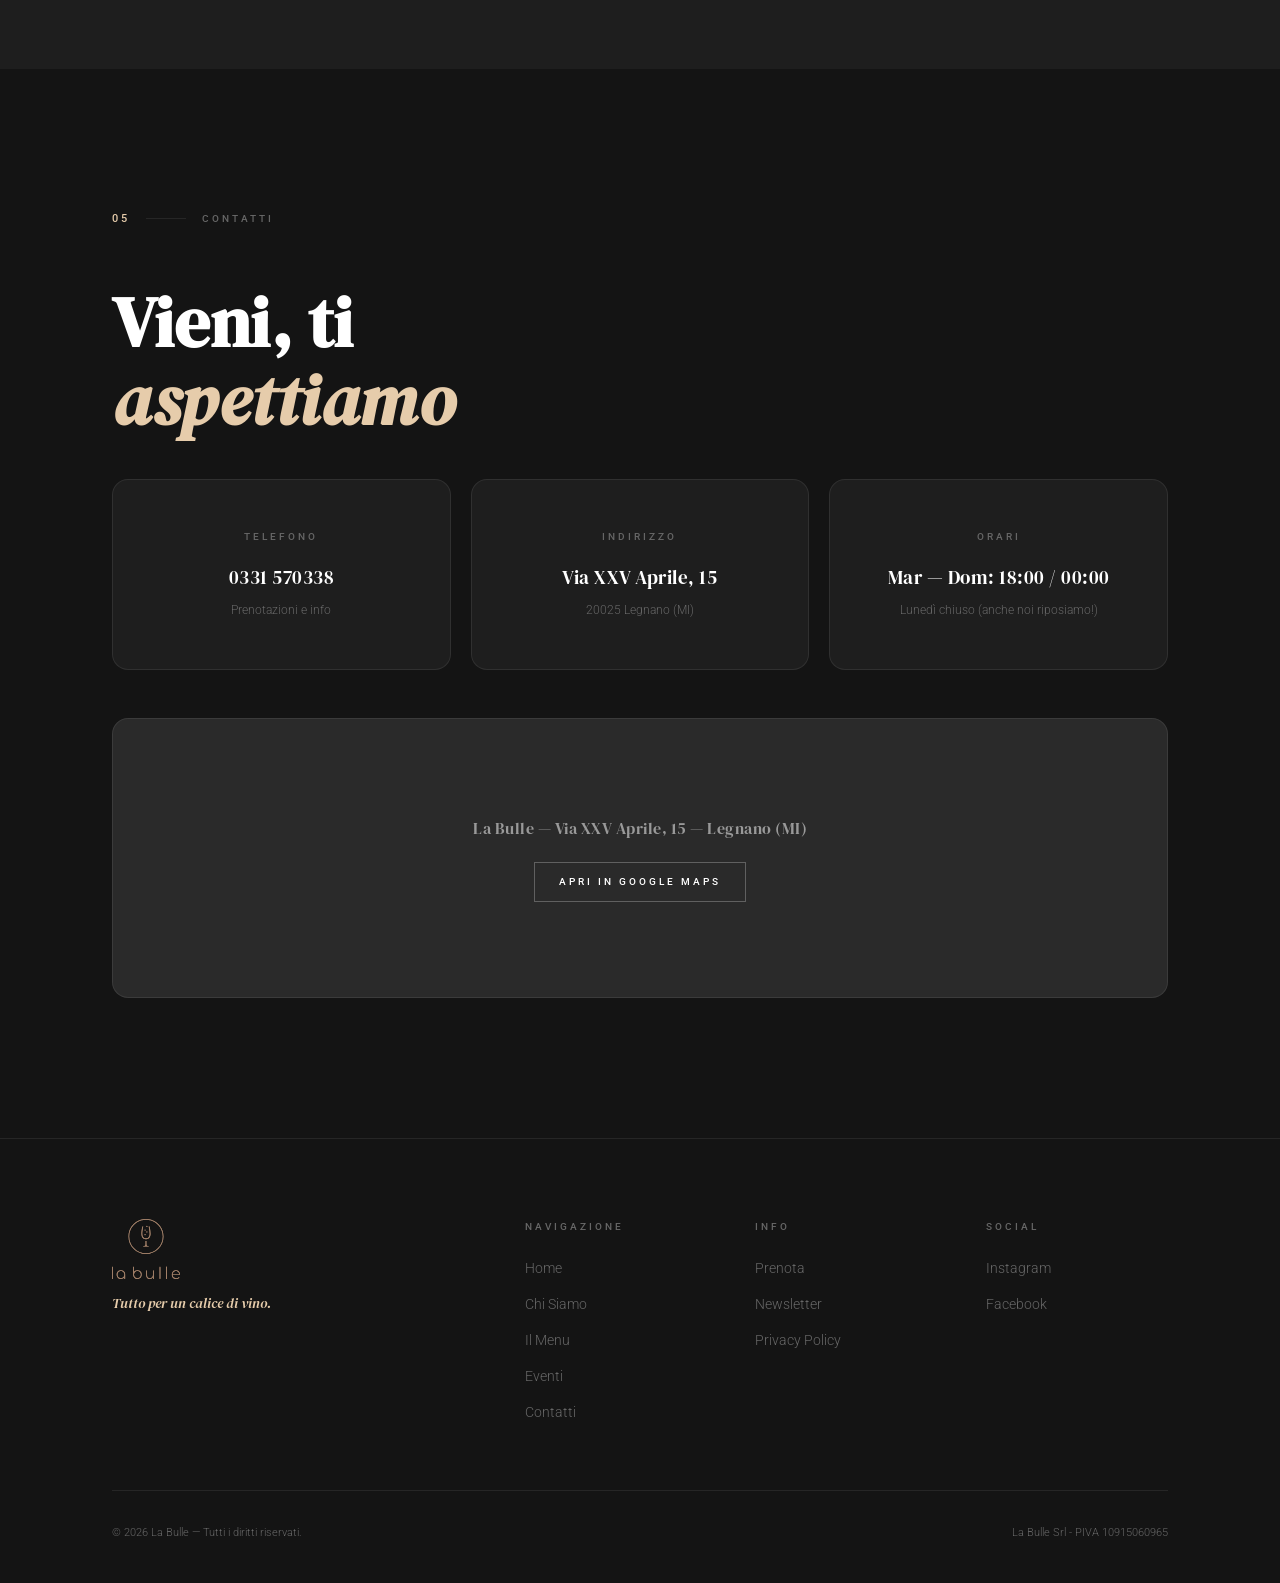
==== commit 8db0dbfc: "Update index.html" ====
--- a/index.html
+++ b/index.html
@@ -424,8 +424,9 @@
                 </div>
             </div>
             <div class="footer-bottom">
-                <p>&copy; 2025 La Bulle &mdash; Tutti i diritti riservati.</p>
-                <p>P.IVA 00000000000</p>
+                <p>&copy; 2026 La Bulle &mdash; Tutti i diritti riservati.</p>
+                <p>La Bulle Srl - PIVA 10915060965 
+</p>
             </div>
         </div>
     </footer>
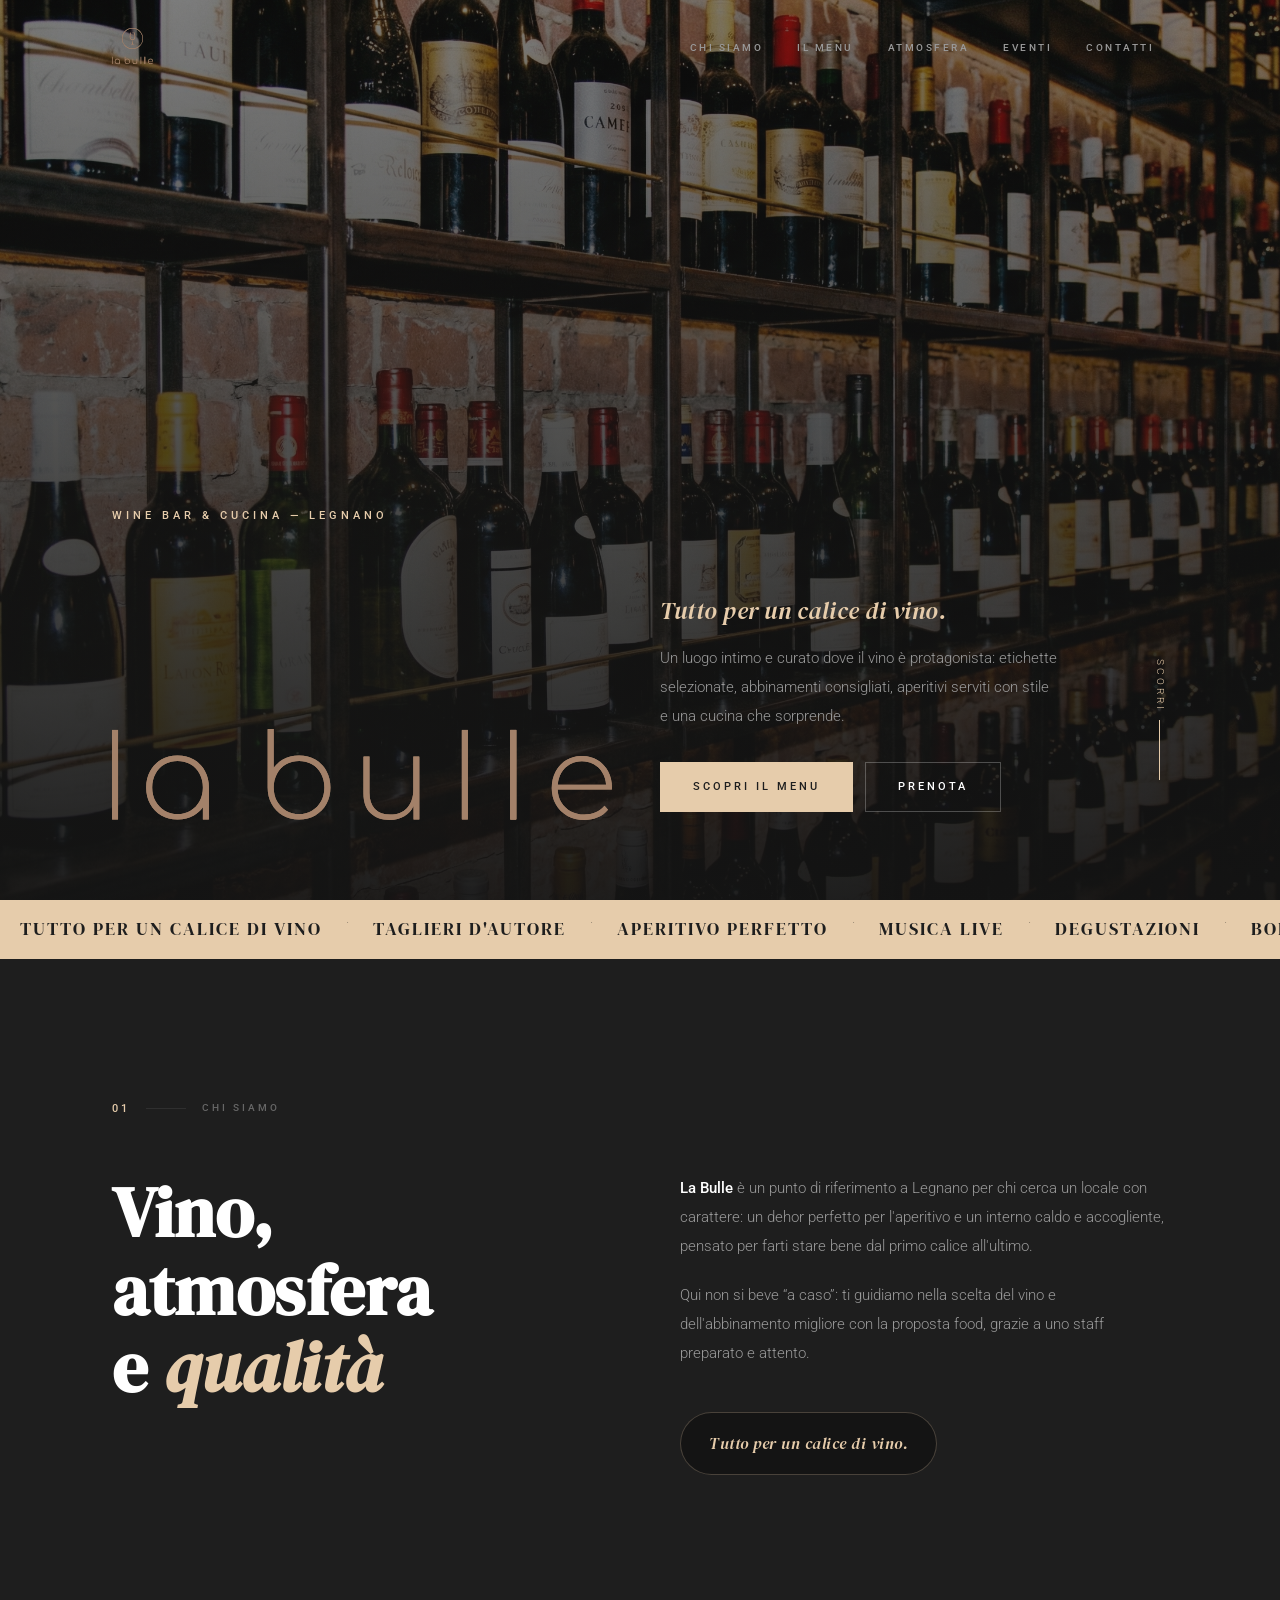
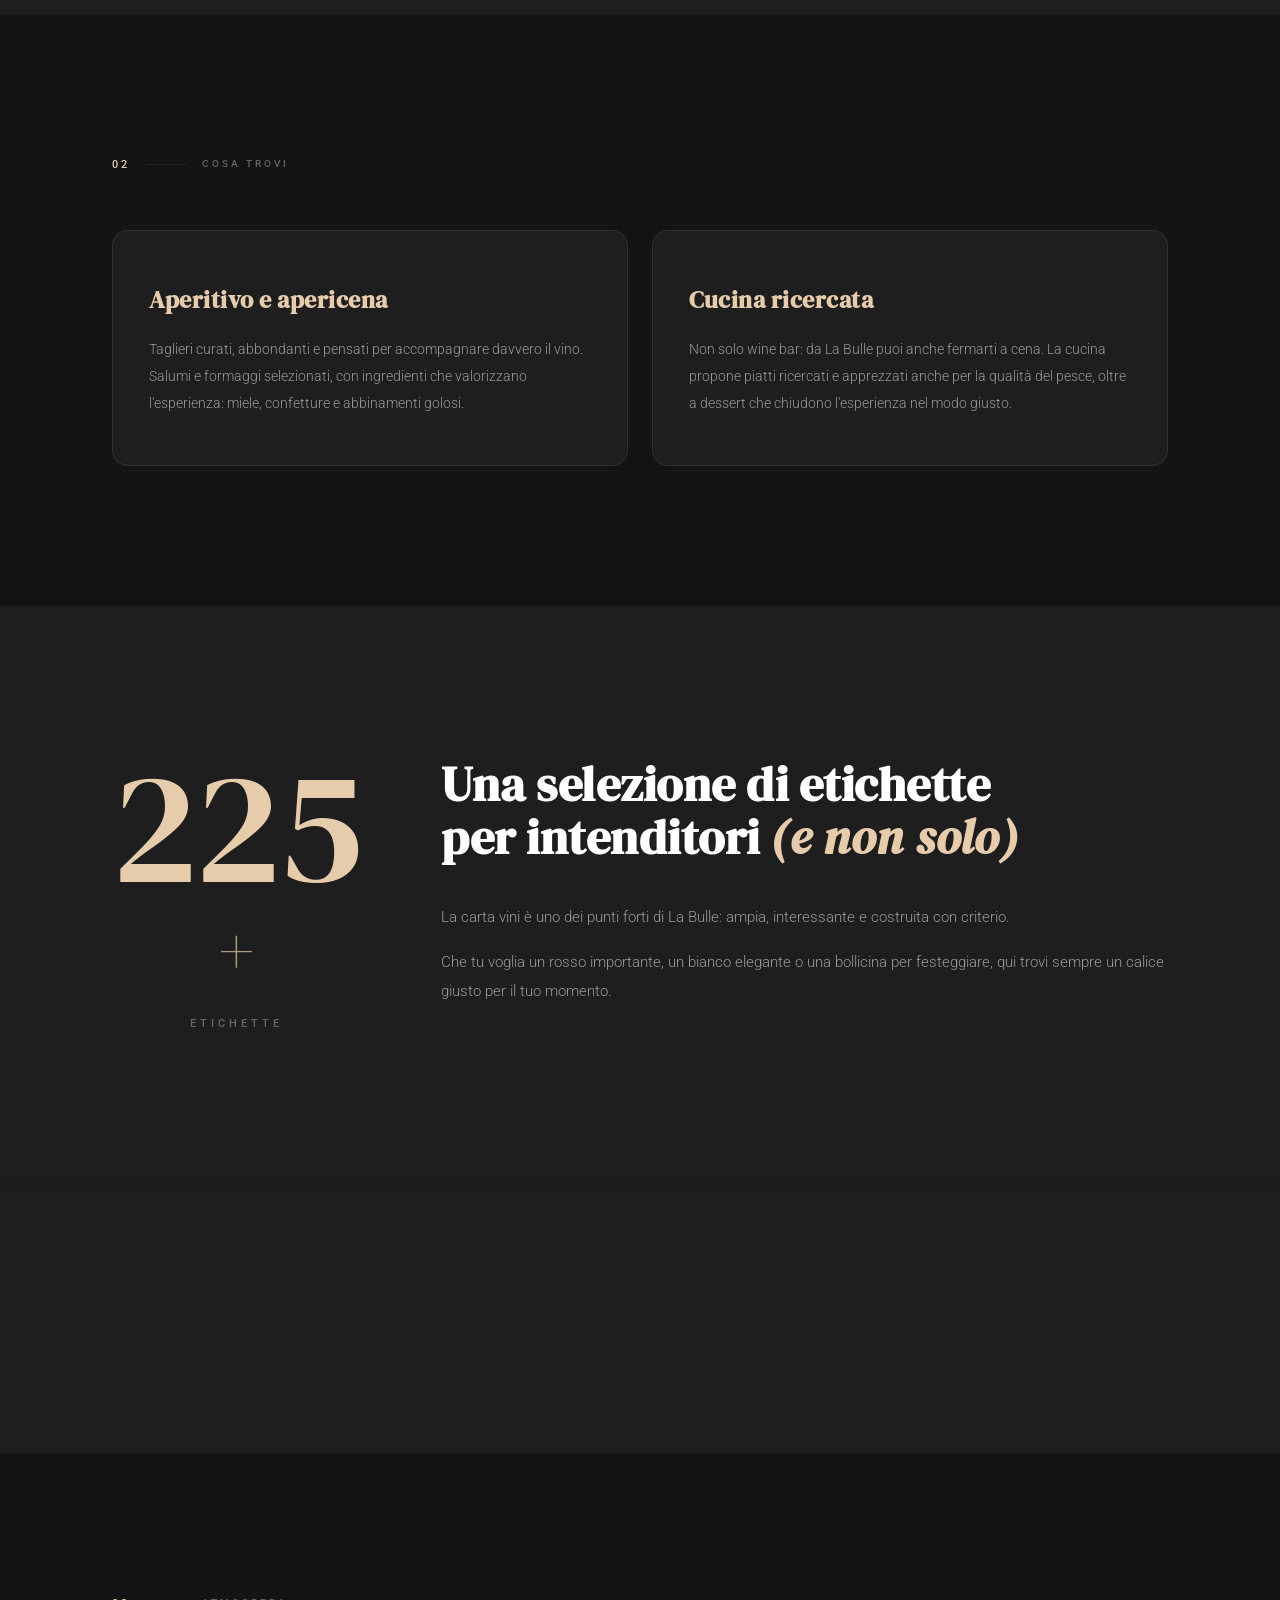
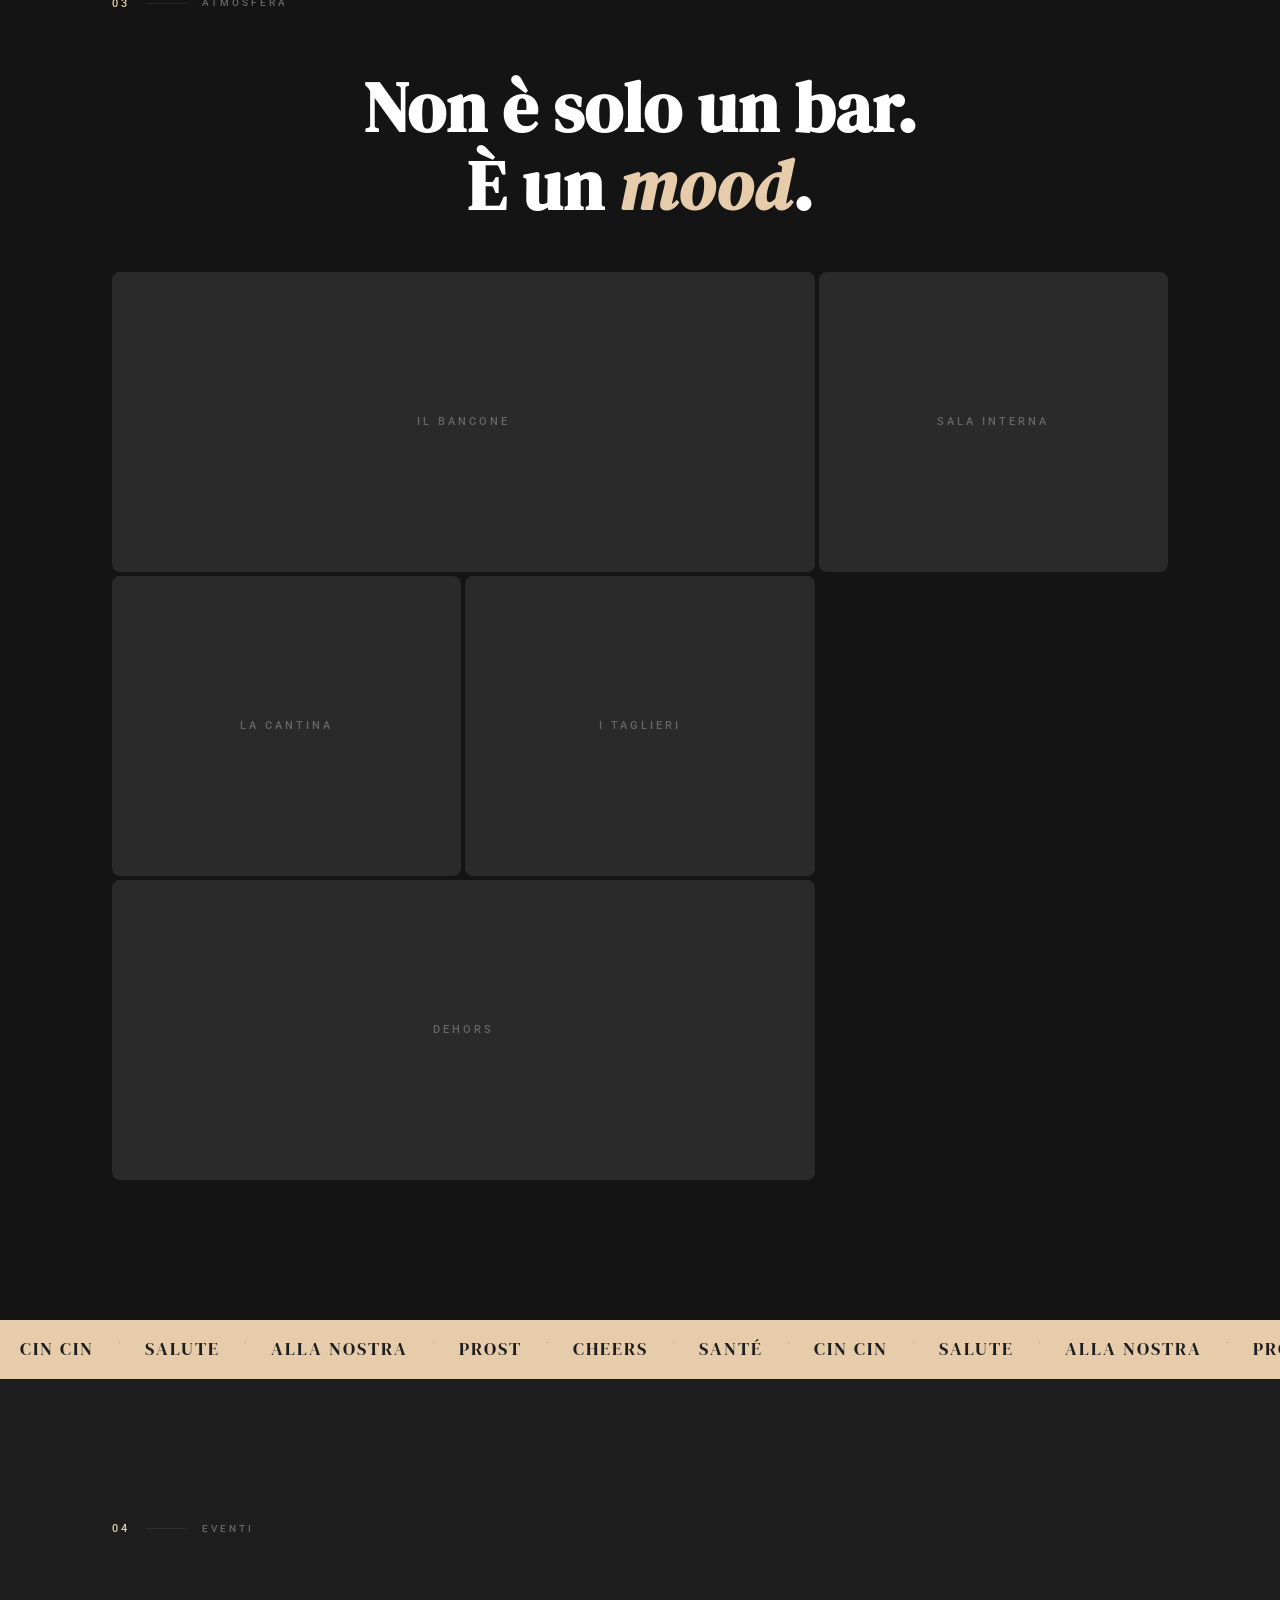
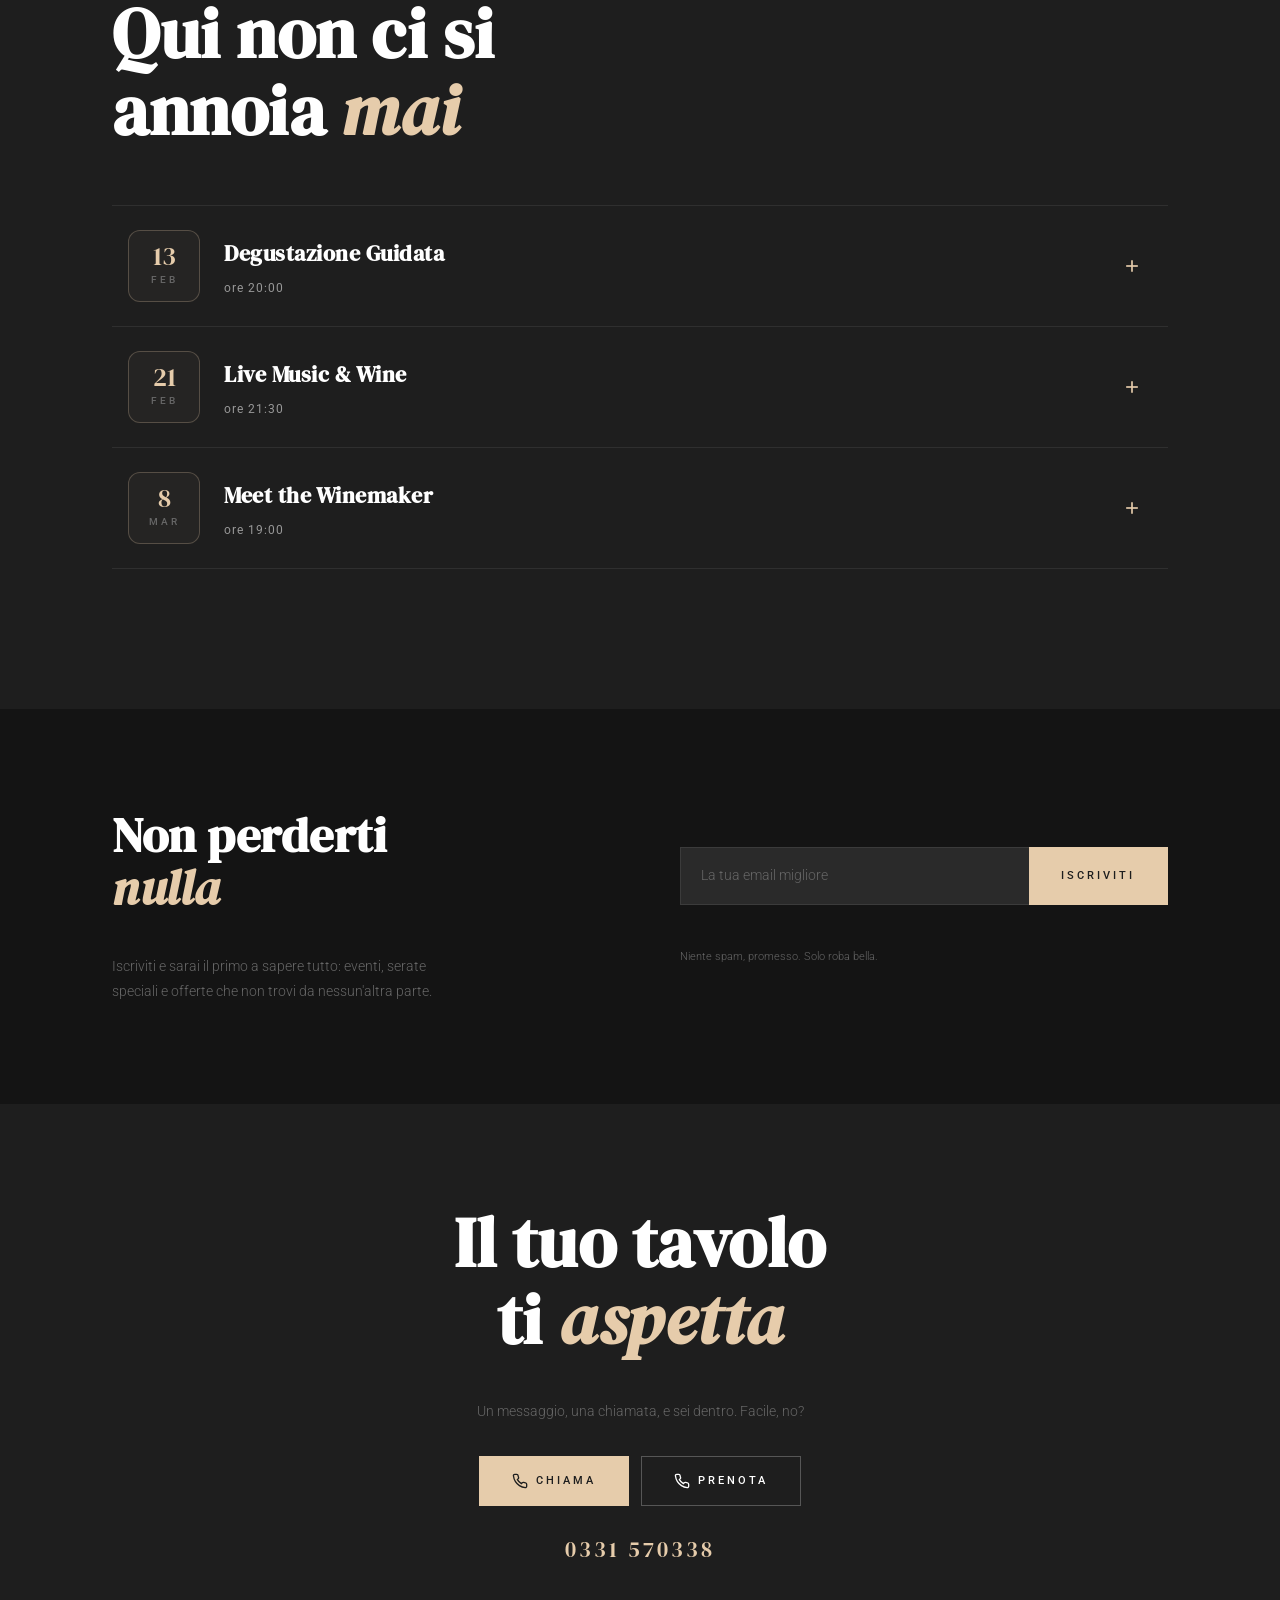
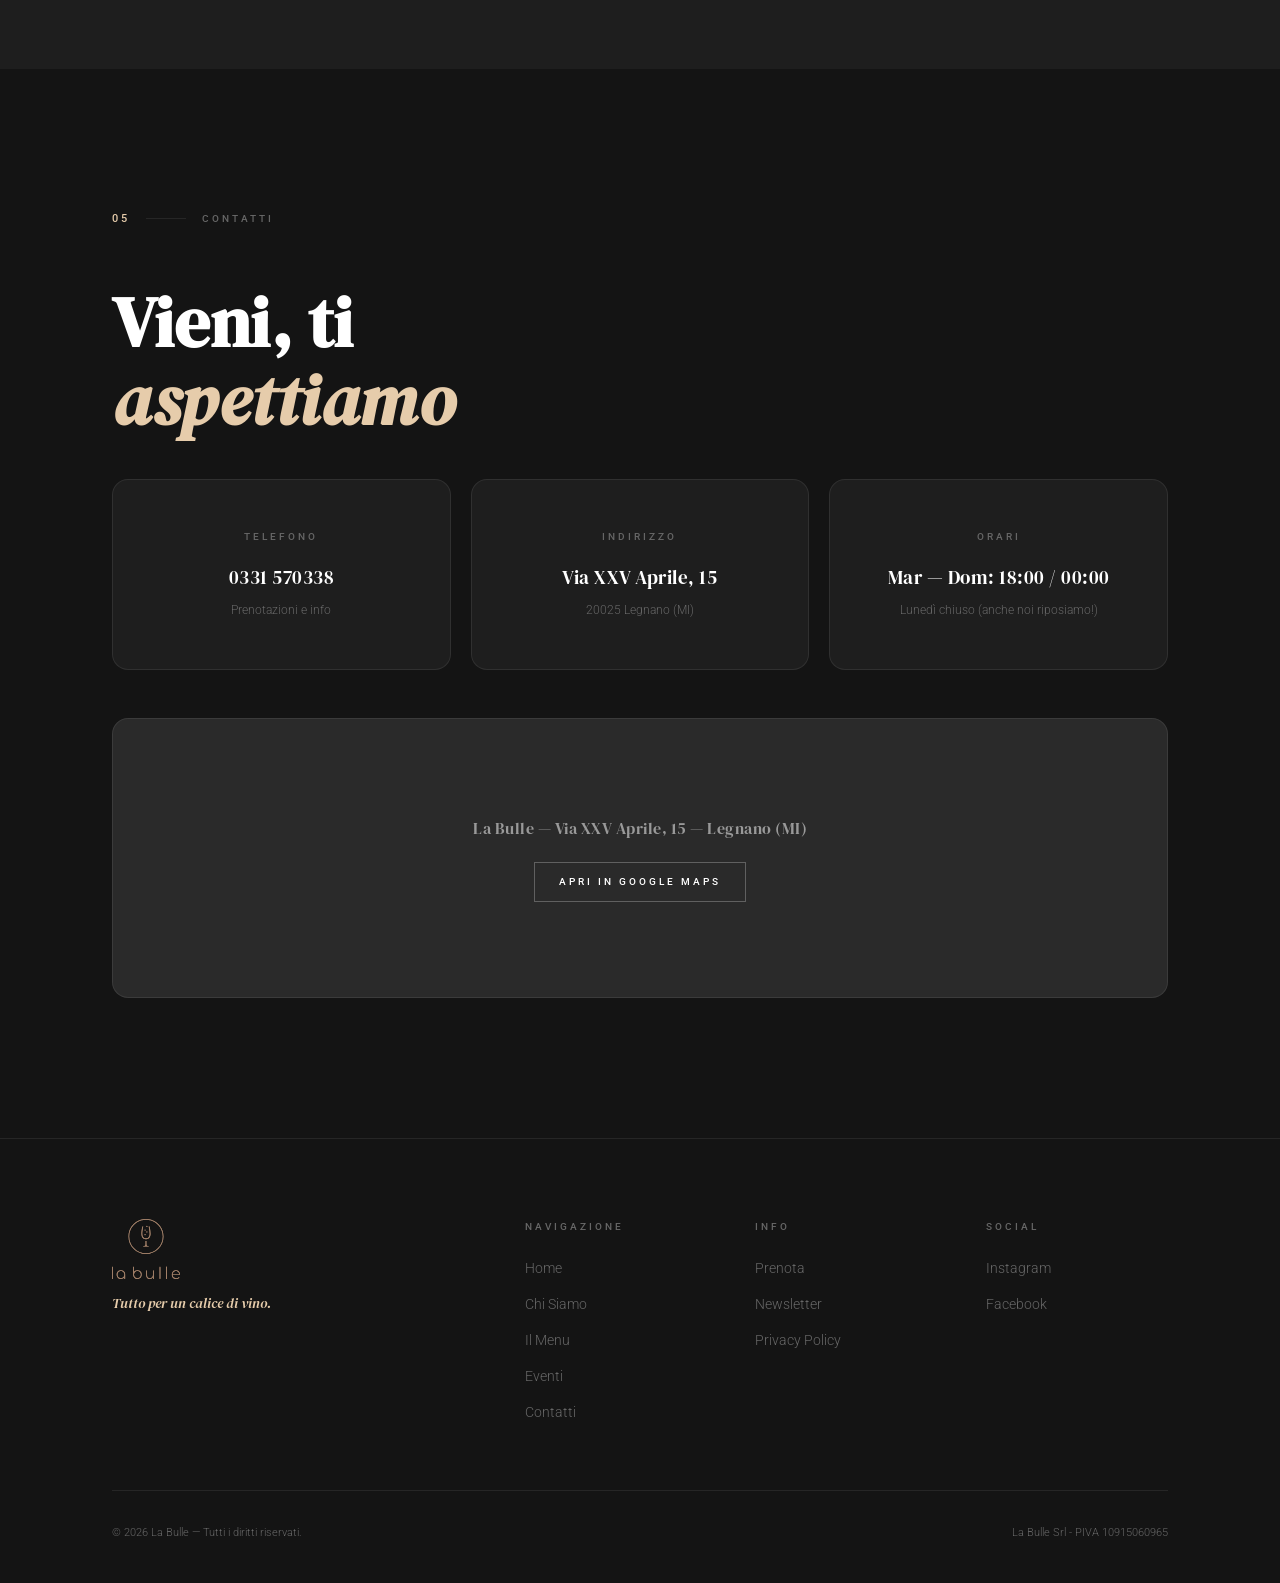
==== commit 28235162: "feat: admin panel for dynamic event management - Add PHP admin panel (admin/index.php) with dark-the" ====
--- a/index.html
+++ b/index.html
@@ -219,100 +219,8 @@
         <div class="container">
             <div class="section-label anim"><span class="label-num">04</span><span class="label-line"></span><span>Eventi</span></div>
             <h2 class="display-heading anim">Qui non ci si<br>annoia <em>mai</em></h2>
-            <div class="events-list">
-                <article class="event-accordion anim">
-                    <button class="event-header" aria-expanded="false">
-                        <span class="event-date">
-                            <span class="event-date-day">13</span>
-                            <span class="event-date-month">FEB</span>
-                        </span>
-                        <div class="event-header-text">
-                            <h3 class="event-name">Degustazione Guidata</h3>
-                            <span class="event-when">ore 20:00</span>
-                        </div>
-                        <span class="event-toggle">
-                            <svg width="20" height="20" viewBox="0 0 24 24" fill="none" stroke="currentColor" stroke-width="2"><line x1="12" y1="5" x2="12" y2="19"/><line x1="5" y1="12" x2="19" y2="12"/></svg>
-                        </span>
-                    </button>
-                    <div class="event-body">
-                        <div class="event-body-inner">
-                            <div class="event-info">
-                                <p class="event-desc">Ti portiamo in giro per l'Italia (senza muoverti dalla sedia). 4 calici + tagliere incluso. Spoiler: finirai per ordinarne un quinto.</p>
-                                <div class="event-details">
-                                    <span class="event-detail"><strong>Quando:</strong> 13 Febbraio 2025, ore 20:00</span>
-                                    <span class="event-detail"><strong>Prezzo:</strong> &euro;35 / persona</span>
-                                    <span class="event-detail"><strong>Include:</strong> 4 calici + tagliere</span>
-                                </div>
-                                <a href="tel:0331570338" class="btn btn--sm">Prenota il tuo posto</a>
-                            </div>
-                            <div class="event-poster">
-                                <div class="event-poster-placeholder"><span>Locandina</span></div>
-                            </div>
-                        </div>
-                    </div>
-                </article>
-                <article class="event-accordion anim">
-                    <button class="event-header" aria-expanded="false">
-                        <span class="event-date">
-                            <span class="event-date-day">21</span>
-                            <span class="event-date-month">FEB</span>
-                        </span>
-                        <div class="event-header-text">
-                            <h3 class="event-name">Live Music &amp; Wine</h3>
-                            <span class="event-when">ore 21:30</span>
-                        </div>
-                        <span class="event-toggle">
-                            <svg width="20" height="20" viewBox="0 0 24 24" fill="none" stroke="currentColor" stroke-width="2"><line x1="12" y1="5" x2="12" y2="19"/><line x1="5" y1="12" x2="19" y2="12"/></svg>
-                        </span>
-                    </button>
-                    <div class="event-body">
-                        <div class="event-body-inner">
-                            <div class="event-info">
-                                <p class="event-desc">Musica dal vivo, calici in mano, problemi alla porta. L'abbinamento perfetto non &egrave; solo cibo e vino.</p>
-                                <div class="event-details">
-                                    <span class="event-detail"><strong>Quando:</strong> 21 Febbraio 2025, ore 21:30</span>
-                                    <span class="event-detail"><strong>Prezzo:</strong> Ingresso libero</span>
-                                    <span class="event-detail"><strong>Generi:</strong> Jazz, Soul, Acustico</span>
-                                </div>
-                                <a href="tel:0331570338" class="btn btn--sm">Info e prenotazioni</a>
-                            </div>
-                            <div class="event-poster">
-                                <div class="event-poster-placeholder"><span>Locandina</span></div>
-                            </div>
-                        </div>
-                    </div>
-                </article>
-                <article class="event-accordion anim">
-                    <button class="event-header" aria-expanded="false">
-                        <span class="event-date">
-                            <span class="event-date-day">8</span>
-                            <span class="event-date-month">MAR</span>
-                        </span>
-                        <div class="event-header-text">
-                            <h3 class="event-name">Meet the Winemaker</h3>
-                            <span class="event-when">ore 19:00</span>
-                        </div>
-                        <span class="event-toggle">
-                            <svg width="20" height="20" viewBox="0 0 24 24" fill="none" stroke="currentColor" stroke-width="2"><line x1="12" y1="5" x2="12" y2="19"/><line x1="5" y1="12" x2="19" y2="12"/></svg>
-                        </span>
-                    </button>
-                    <div class="event-body">
-                        <div class="event-body-inner">
-                            <div class="event-info">
-                                <p class="event-desc">Un produttore racconta i suoi vini davanti a chi sa apprezzarli. Ovvero: tu, con il calice in mano.</p>
-                                <div class="event-details">
-                                    <span class="event-detail"><strong>Quando:</strong> 8 Marzo 2025, ore 19:00</span>
-                                    <span class="event-detail"><strong>Prezzo:</strong> &euro;45 / persona</span>
-                                    <span class="event-detail"><strong>Include:</strong> Degustazione + tagliere</span>
-                                </div>
-                                <a href="tel:0331570338" class="btn btn--sm">Prenota il tuo posto</a>
-                            </div>
-                            <div class="event-poster">
-                                <div class="event-poster-placeholder"><span>Locandina</span></div>
-                            </div>
-                        </div>
-                    </div>
-                </article>
+            <div class="events-list" id="eventsList">
+                <!-- Events loaded dynamically from data/events.json -->
             </div>
         </div>
     </section>
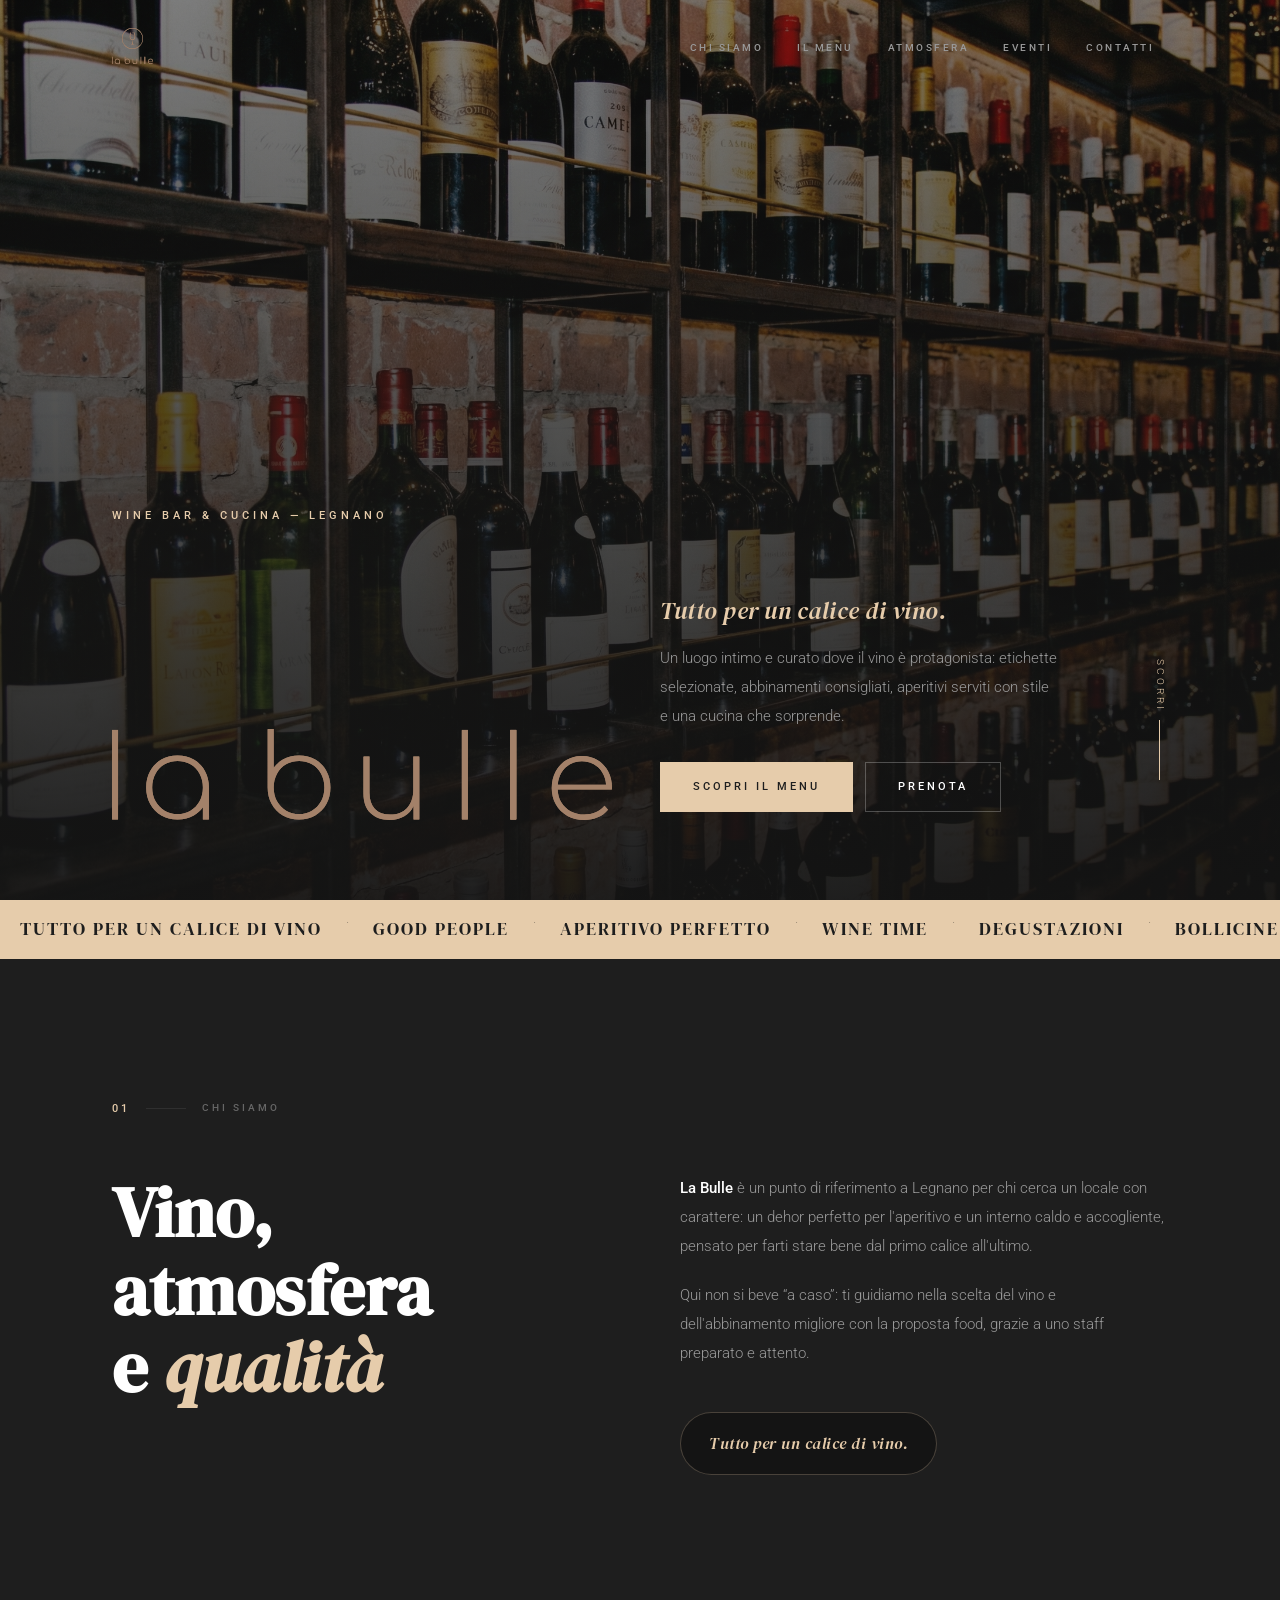
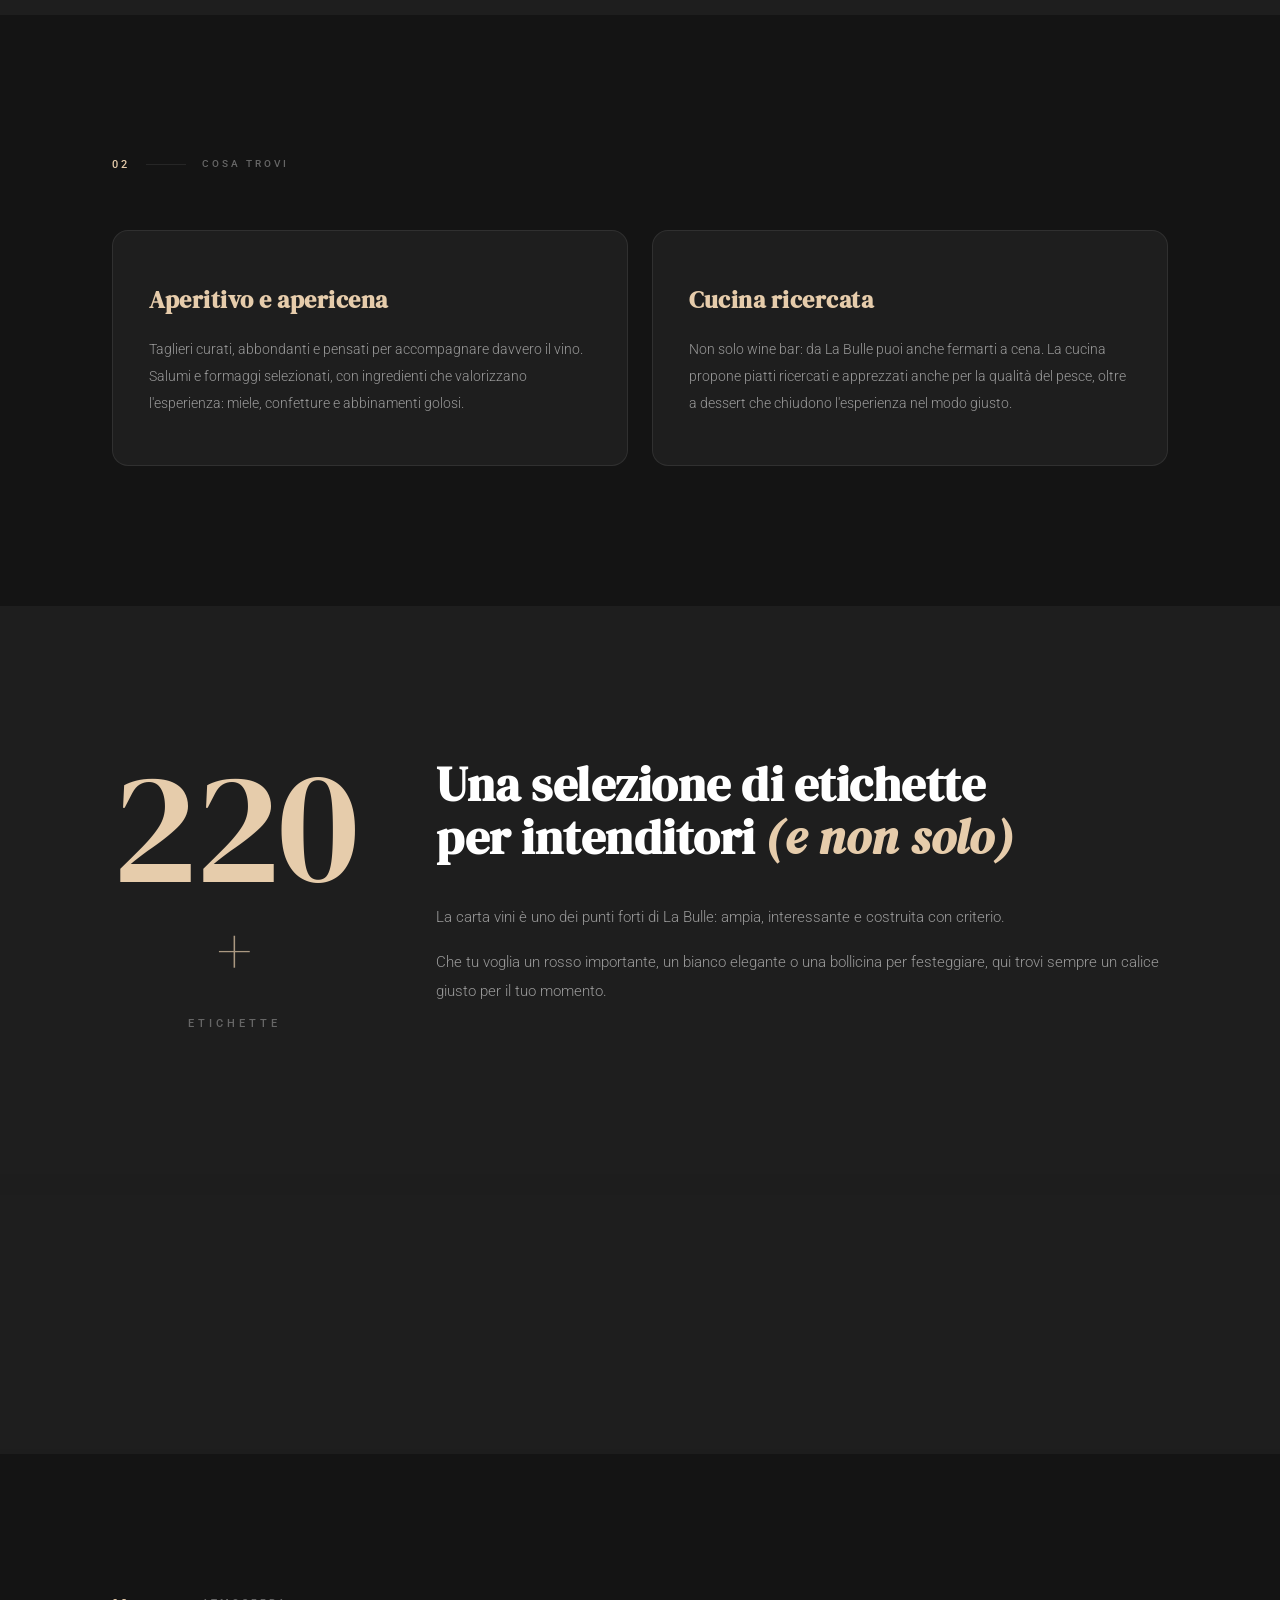
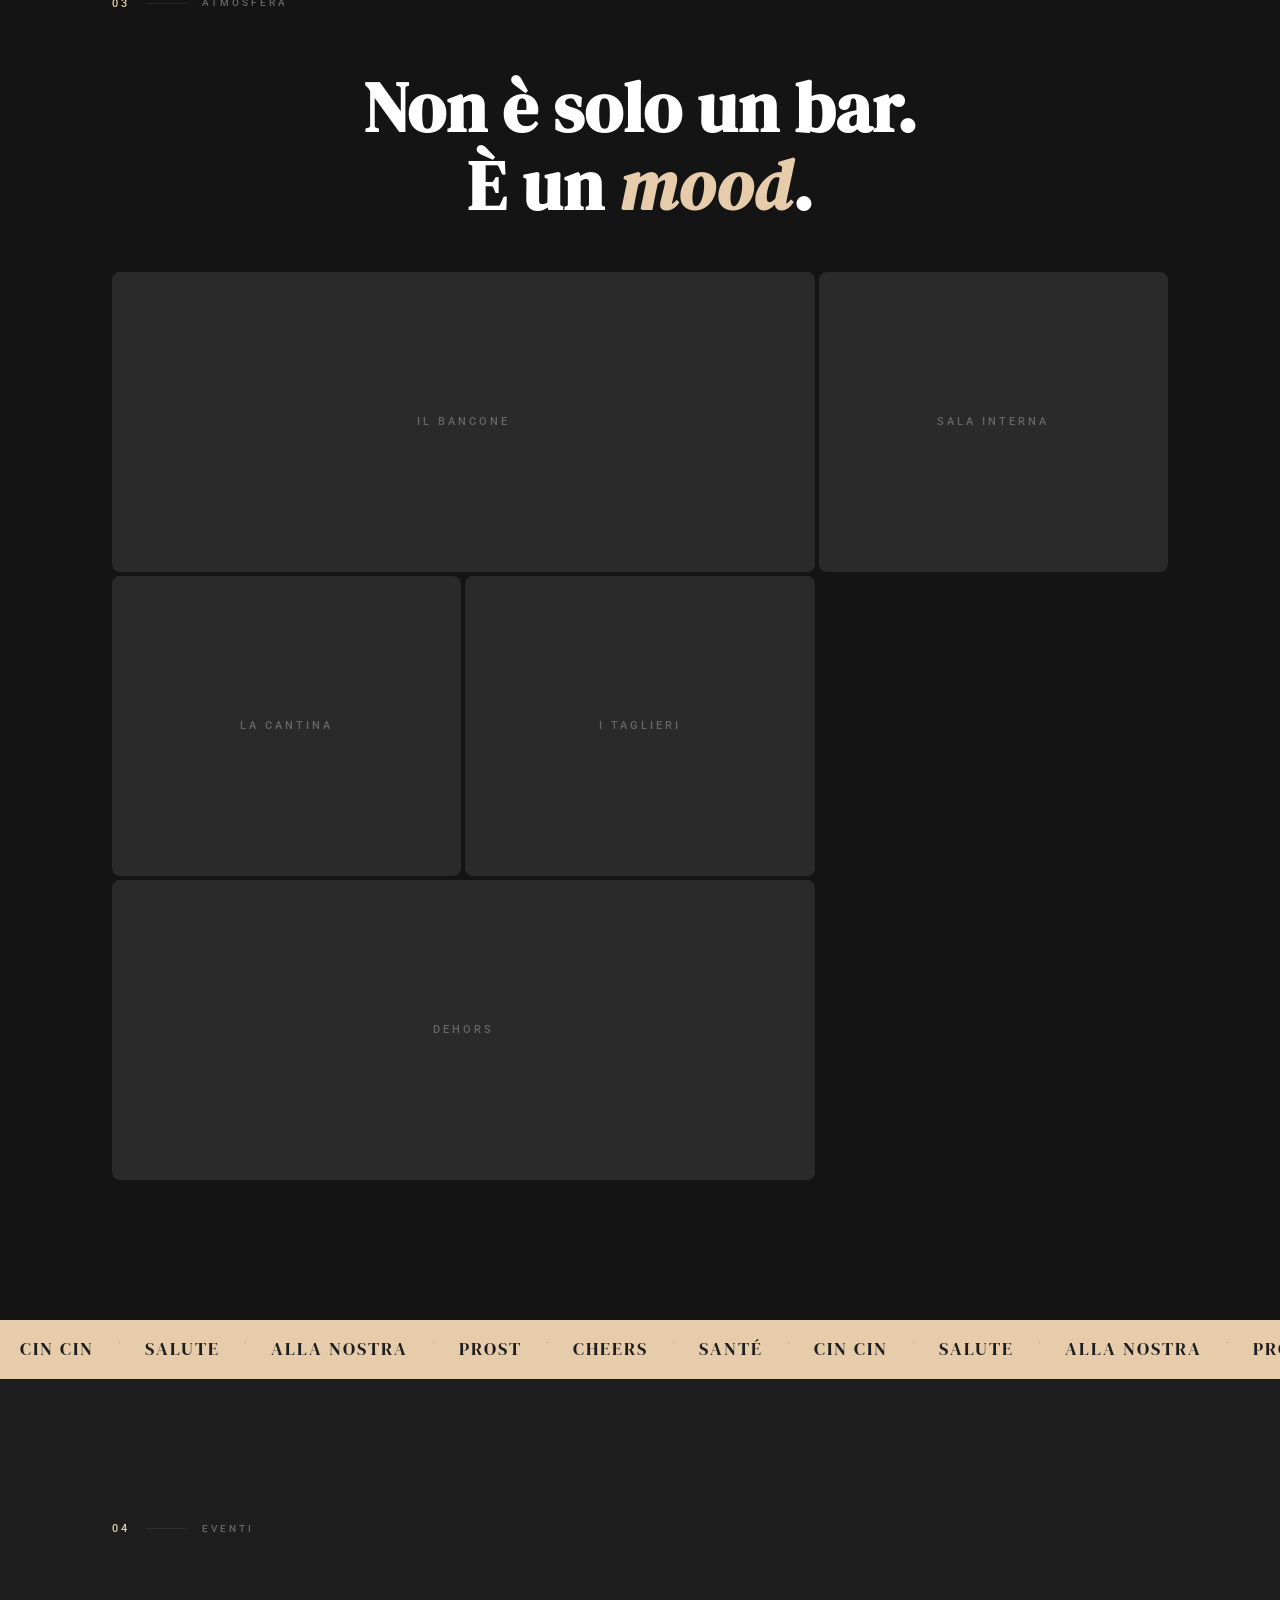
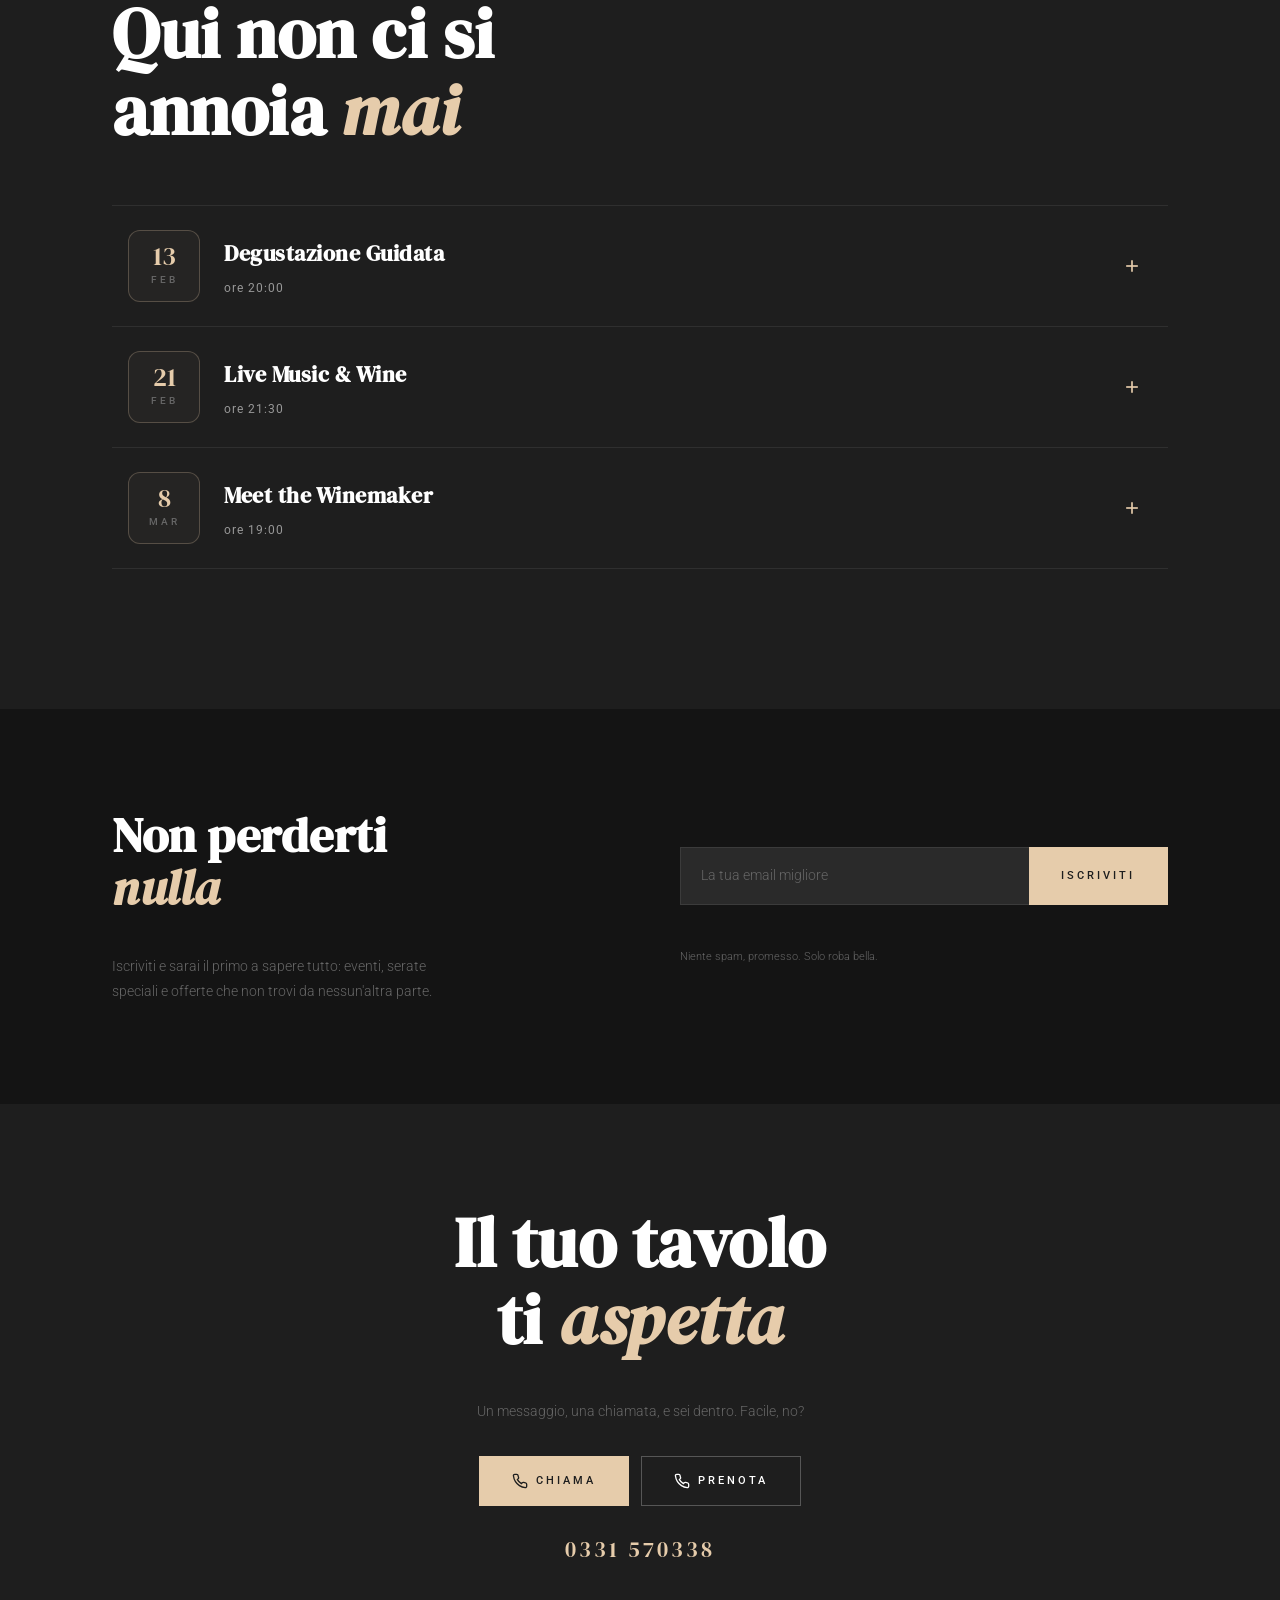
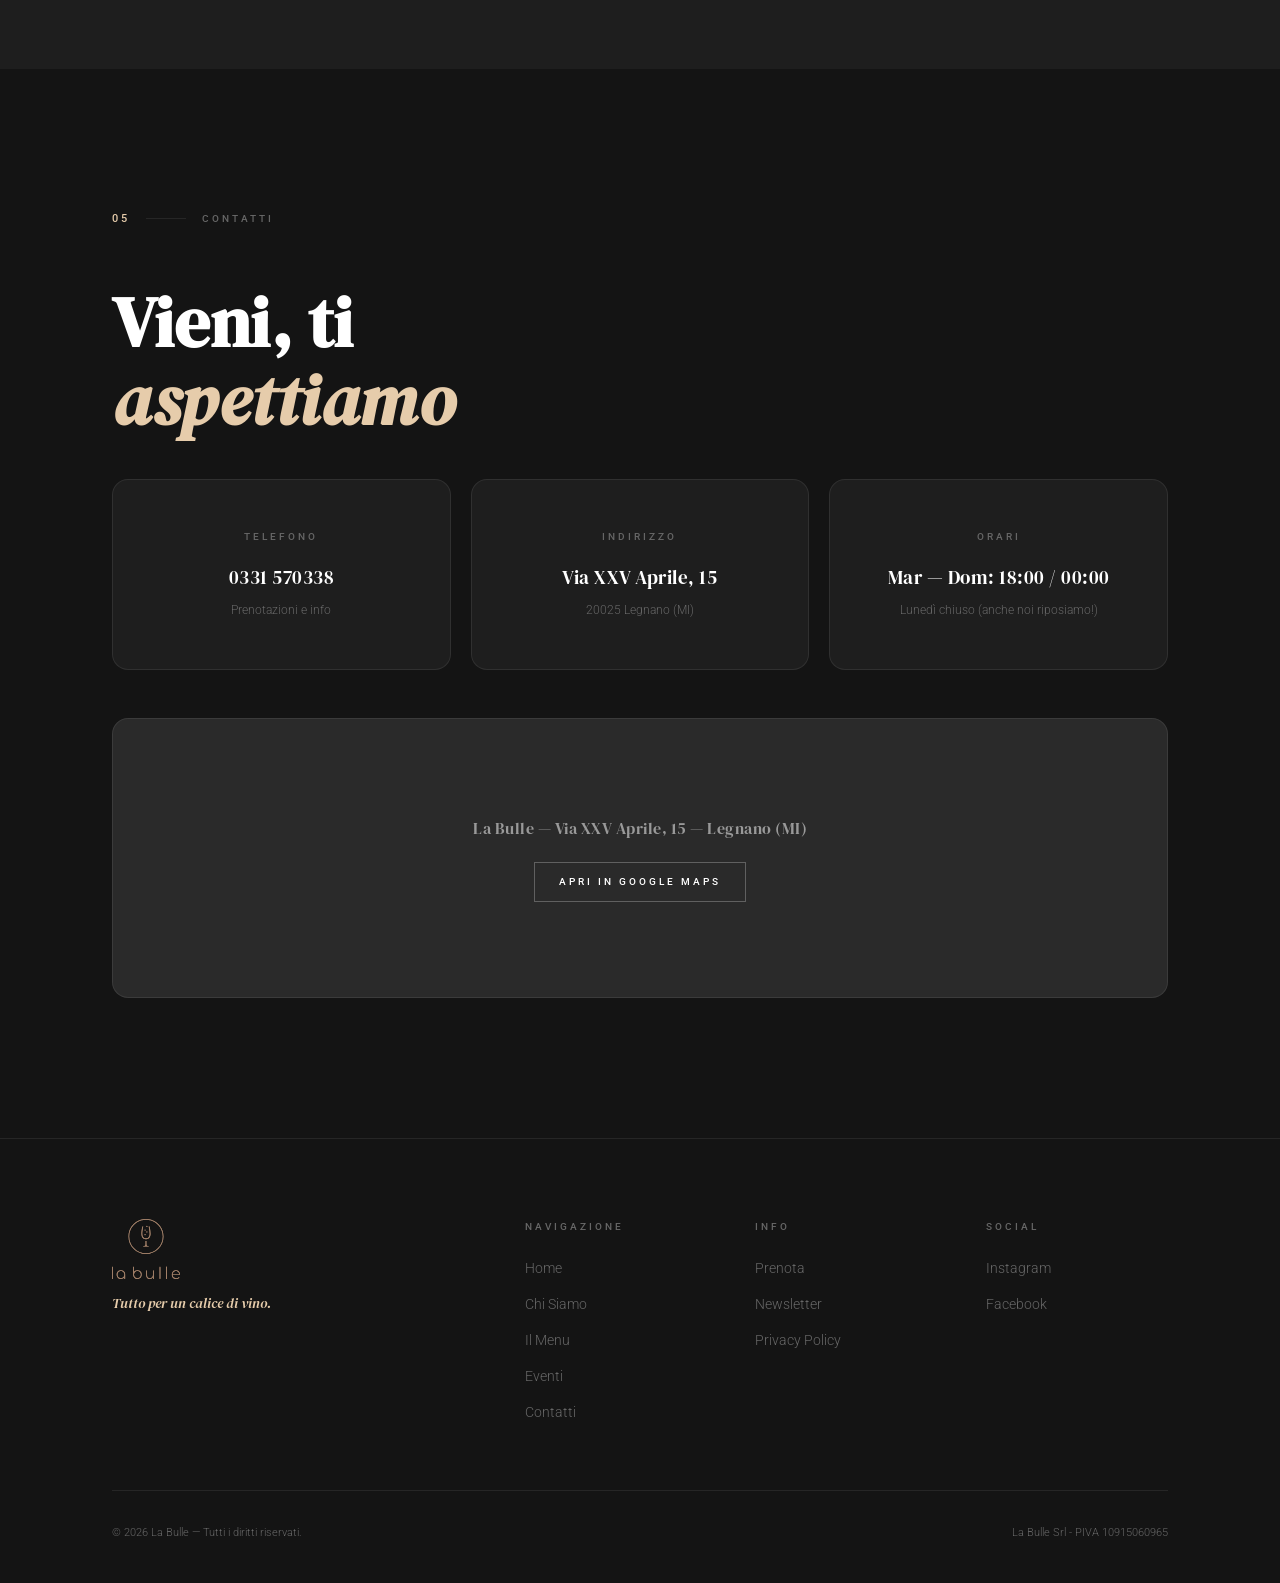
==== commit 9c883fea: "Update index.html" ====
--- a/index.html
+++ b/index.html
@@ -74,27 +74,27 @@
         <div class="ticker-track">
             <span class="ticker-item">Tutto per un calice di vino</span>
             <span class="ticker-dot">&middot;</span>
-            <span class="ticker-item">Taglieri d'Autore</span>
+            <span class="ticker-item">Good People</span>
             <span class="ticker-dot">&middot;</span>
             <span class="ticker-item">Aperitivo Perfetto</span>
             <span class="ticker-dot">&middot;</span>
-            <span class="ticker-item">Musica Live</span>
+            <span class="ticker-item">Wine Time</span>
             <span class="ticker-dot">&middot;</span>
             <span class="ticker-item">Degustazioni</span>
             <span class="ticker-dot">&middot;</span>
-            <span class="ticker-item">Bollicine Sempre</span>
+            <span class="ticker-item">Bollicine</span>
             <span class="ticker-dot">&middot;</span>
             <span class="ticker-item">Tutto per un calice di vino</span>
             <span class="ticker-dot">&middot;</span>
-            <span class="ticker-item">Taglieri d'Autore</span>
-            <span class="ticker-dot">&middot;</span>
-            <span class="ticker-item">Aperitivo Perfetto</span>
-            <span class="ticker-dot">&middot;</span>
-            <span class="ticker-item">Musica Live</span>
+            <span class="ticker-item">Aperitivo</span>
+            <span class="ticker-dot">&middot;</span>
+            <span class="ticker-item">Wine Time</span>
+            <span class="ticker-dot">&middot;</span>
+            <span class="ticker-item">Good Drinks</span>
             <span class="ticker-dot">&middot;</span>
             <span class="ticker-item">Degustazioni</span>
             <span class="ticker-dot">&middot;</span>
-            <span class="ticker-item">Bollicine Sempre</span>
+            <span class="ticker-item">Bollicine</span>
             <span class="ticker-dot">&middot;</span>
         </div>
     </div>
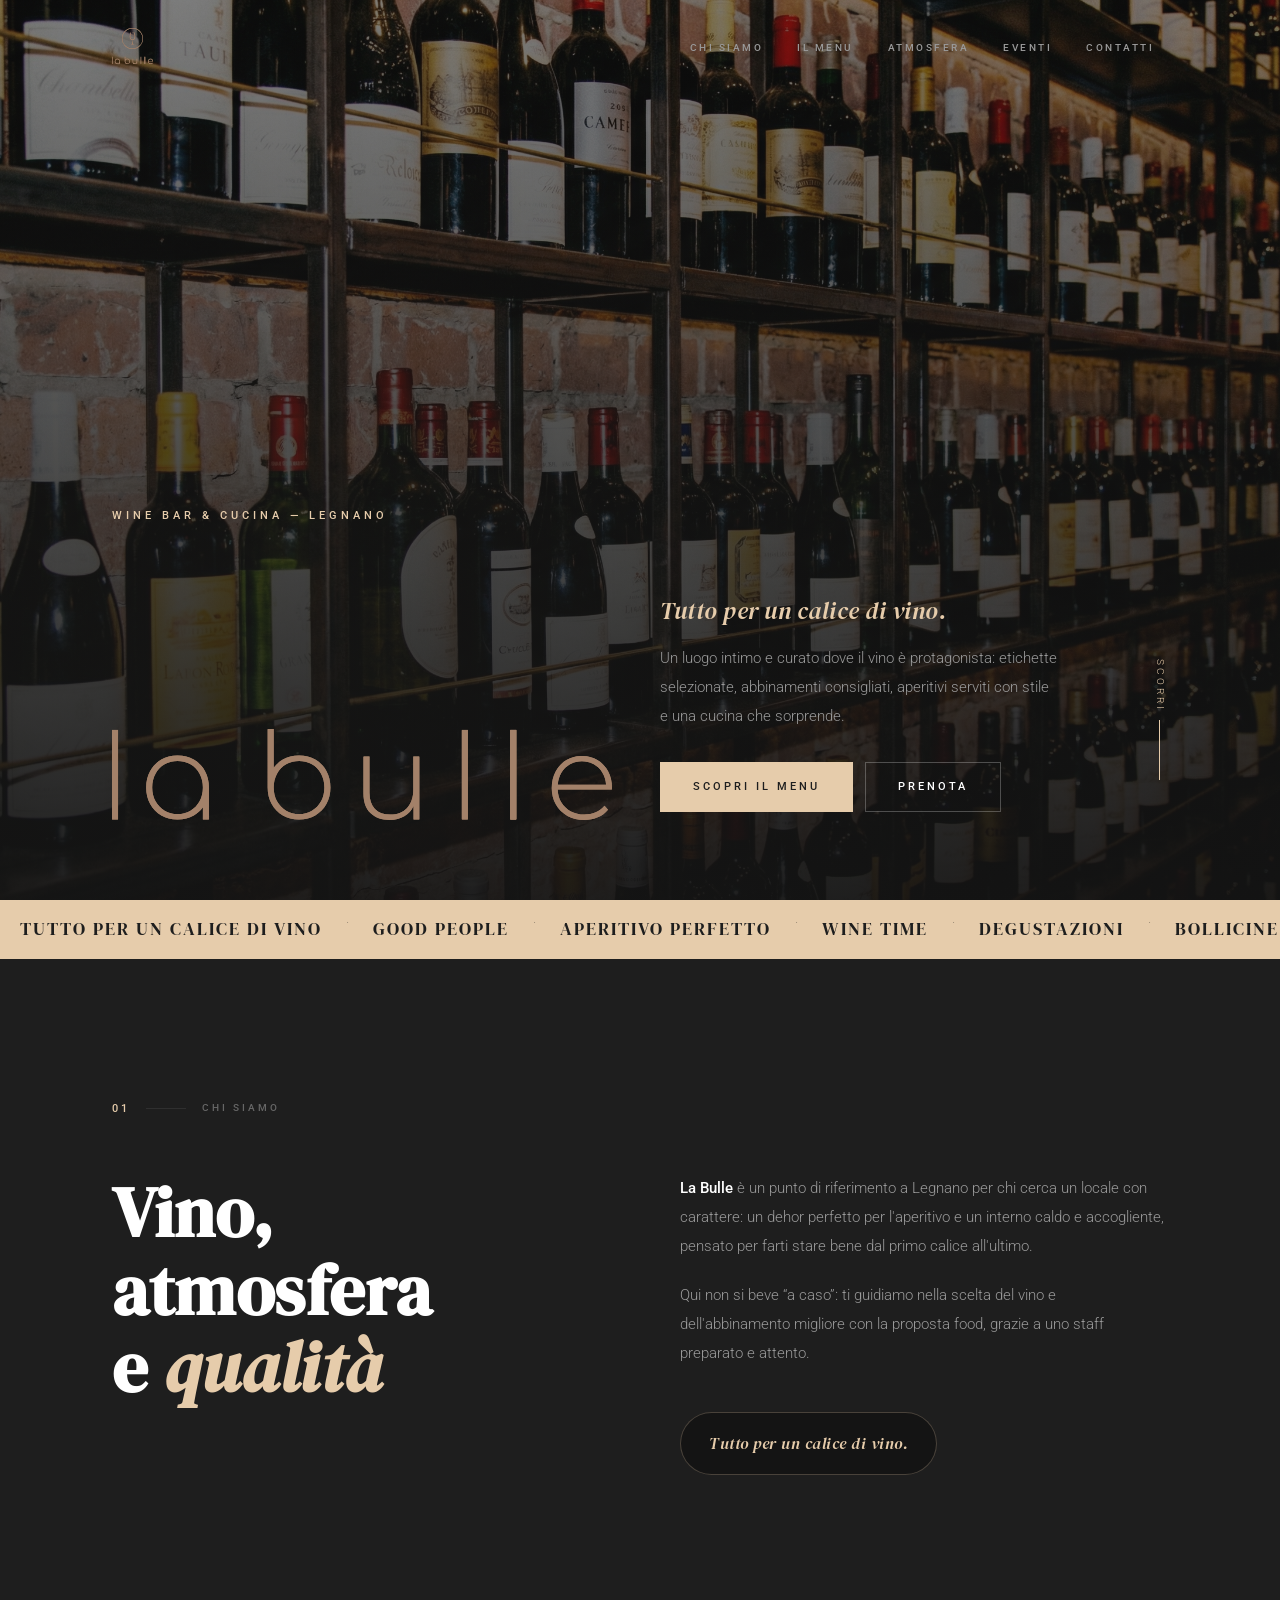
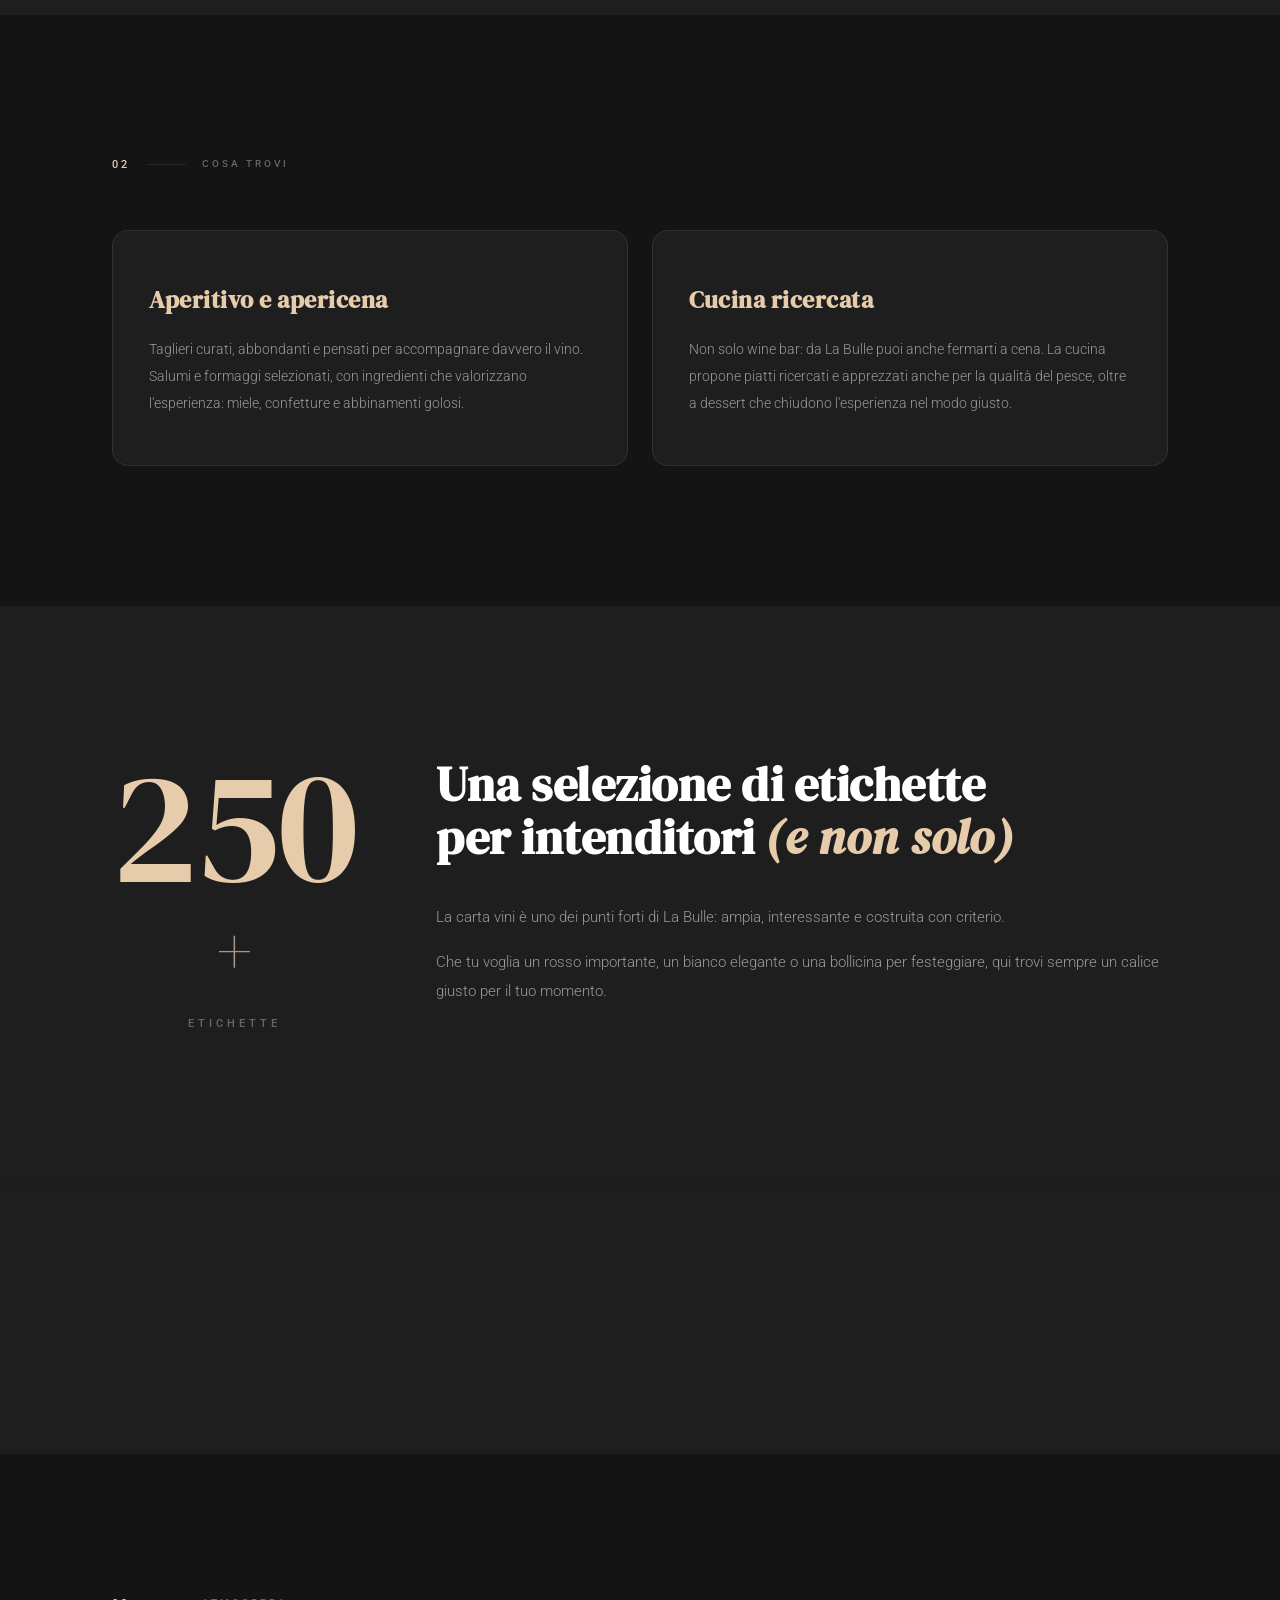
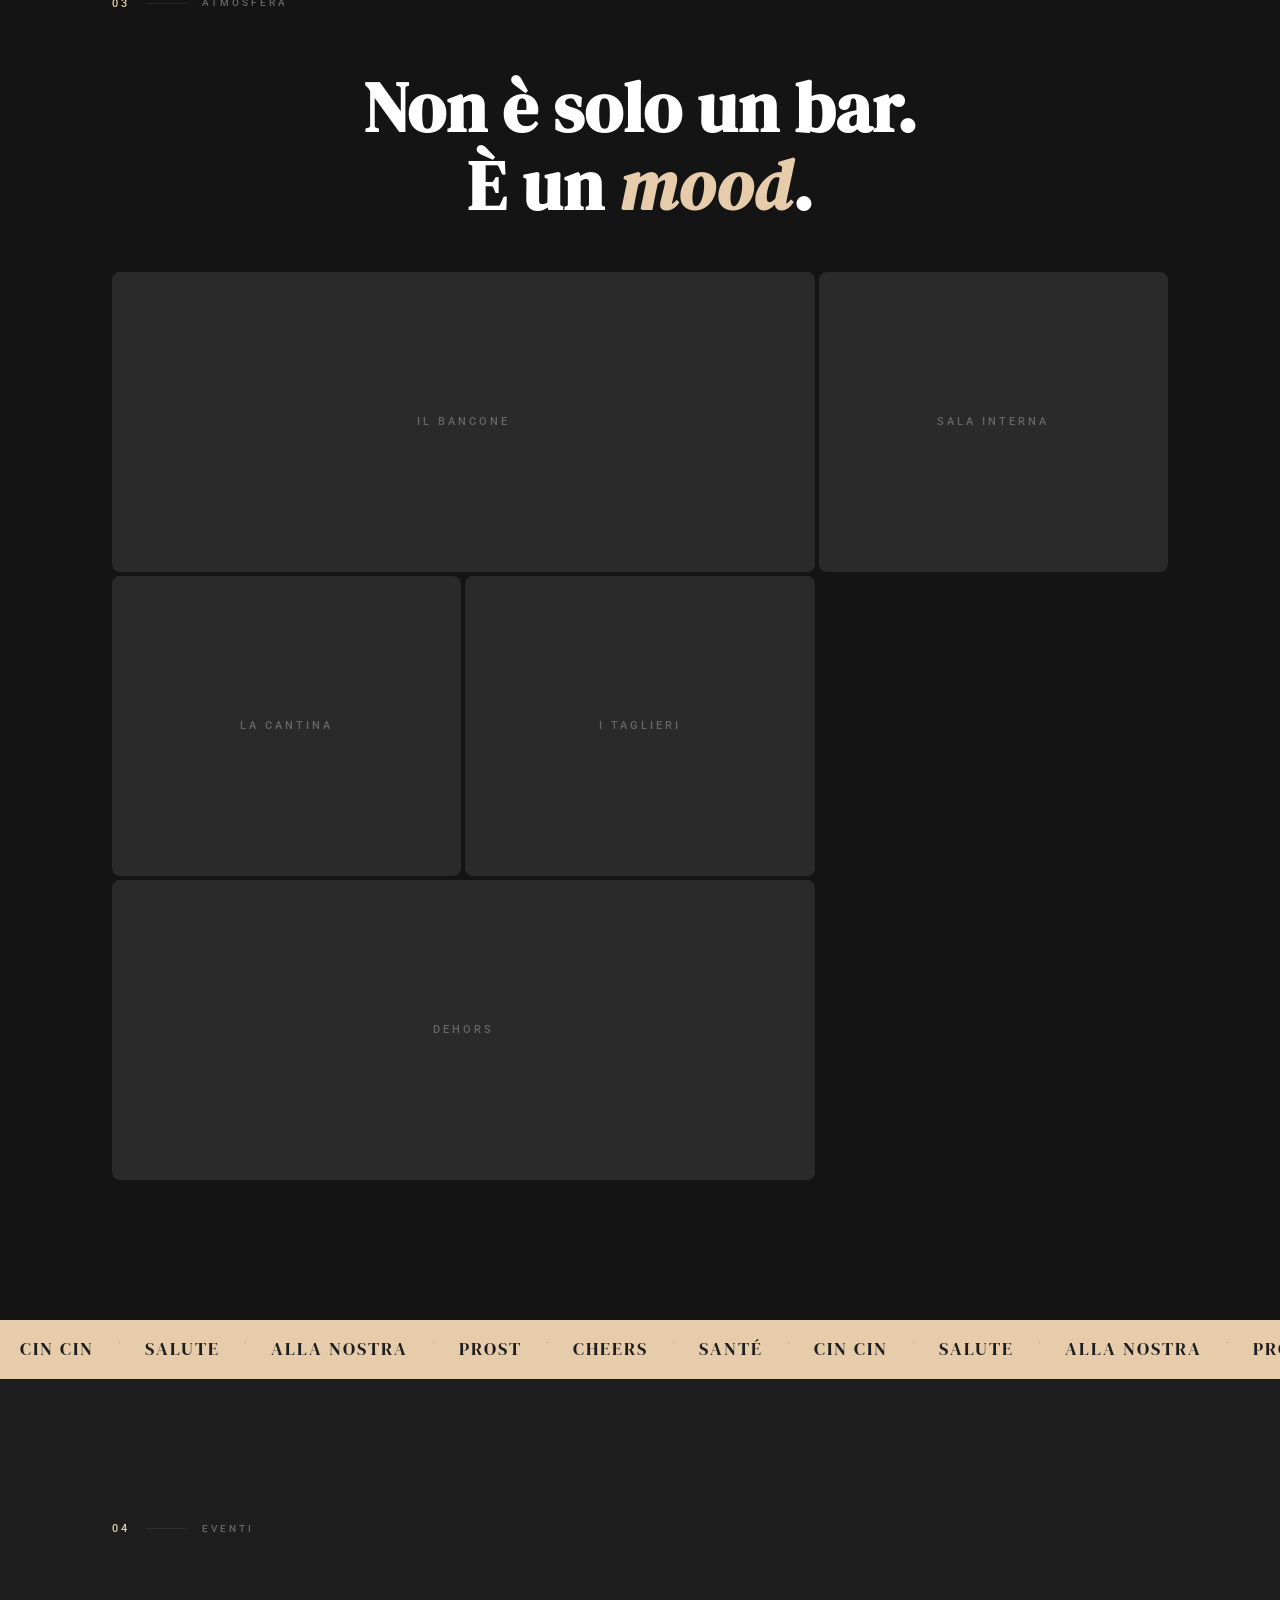
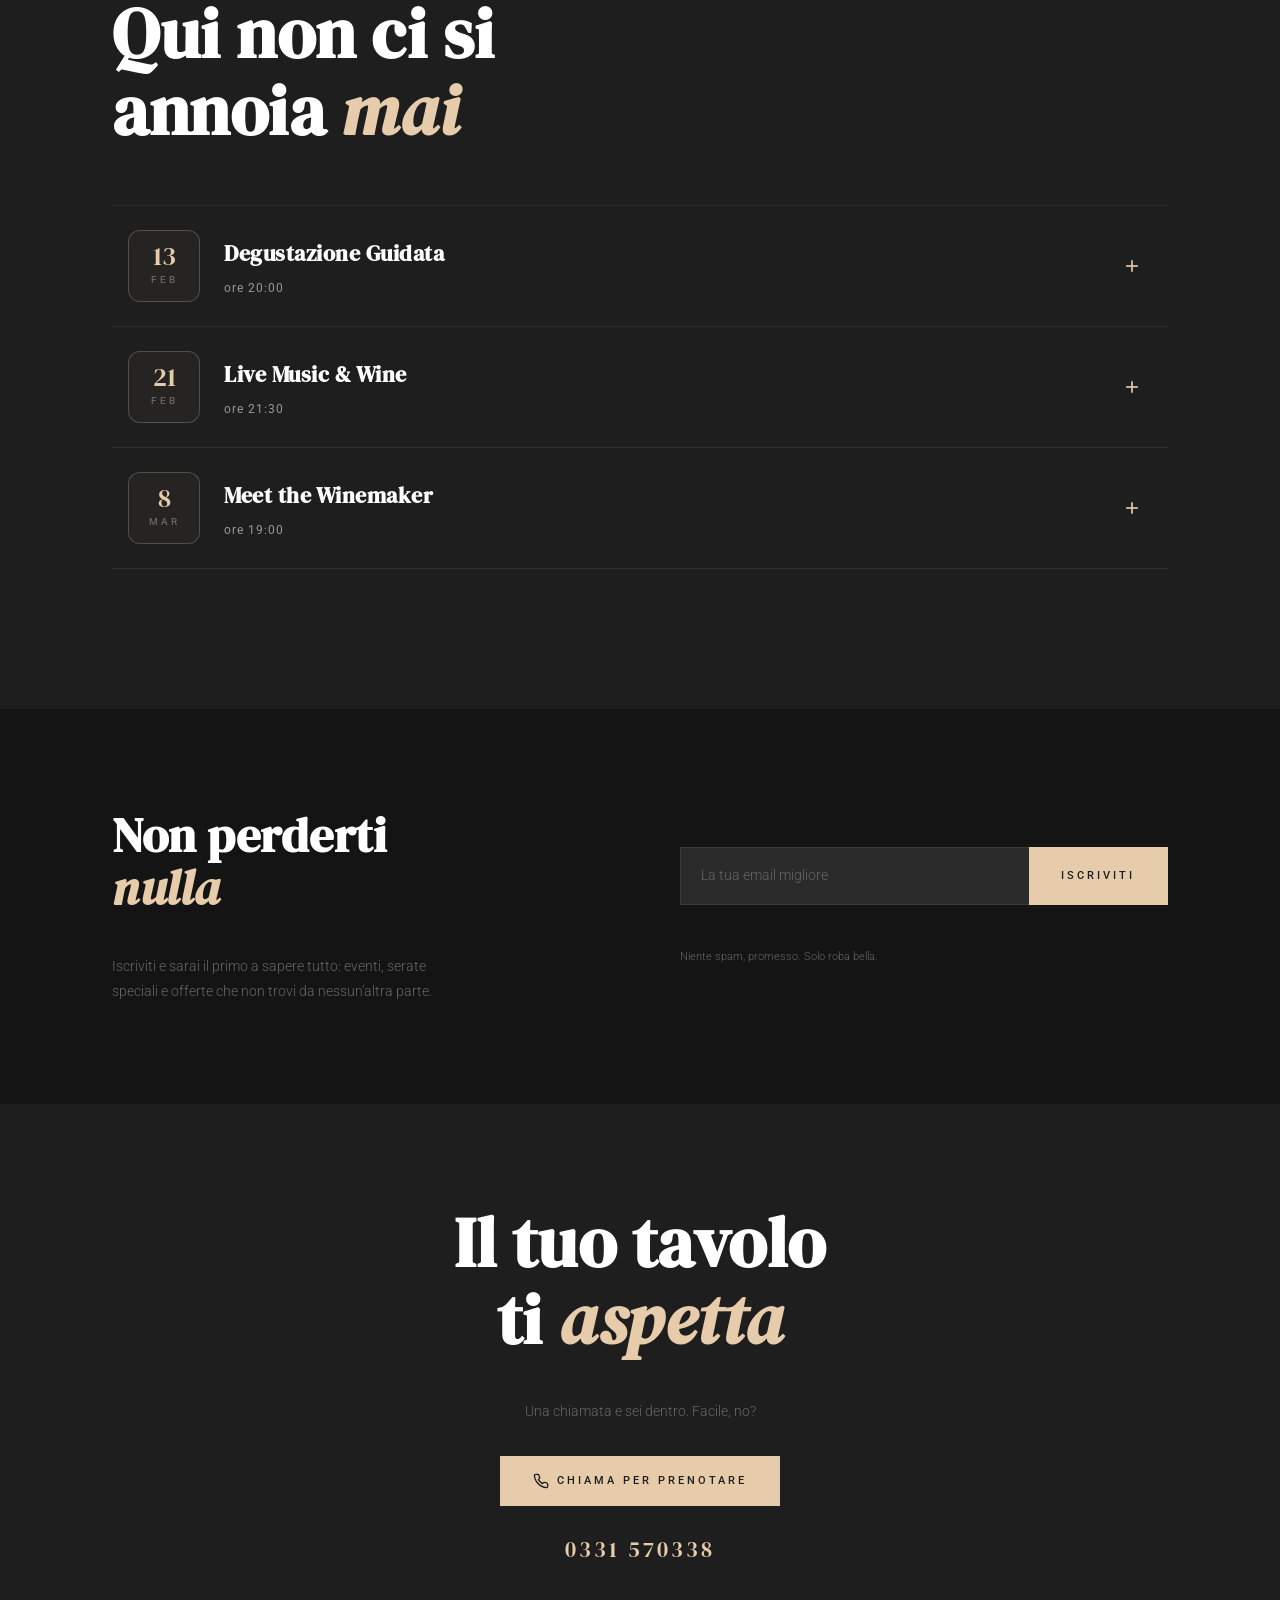
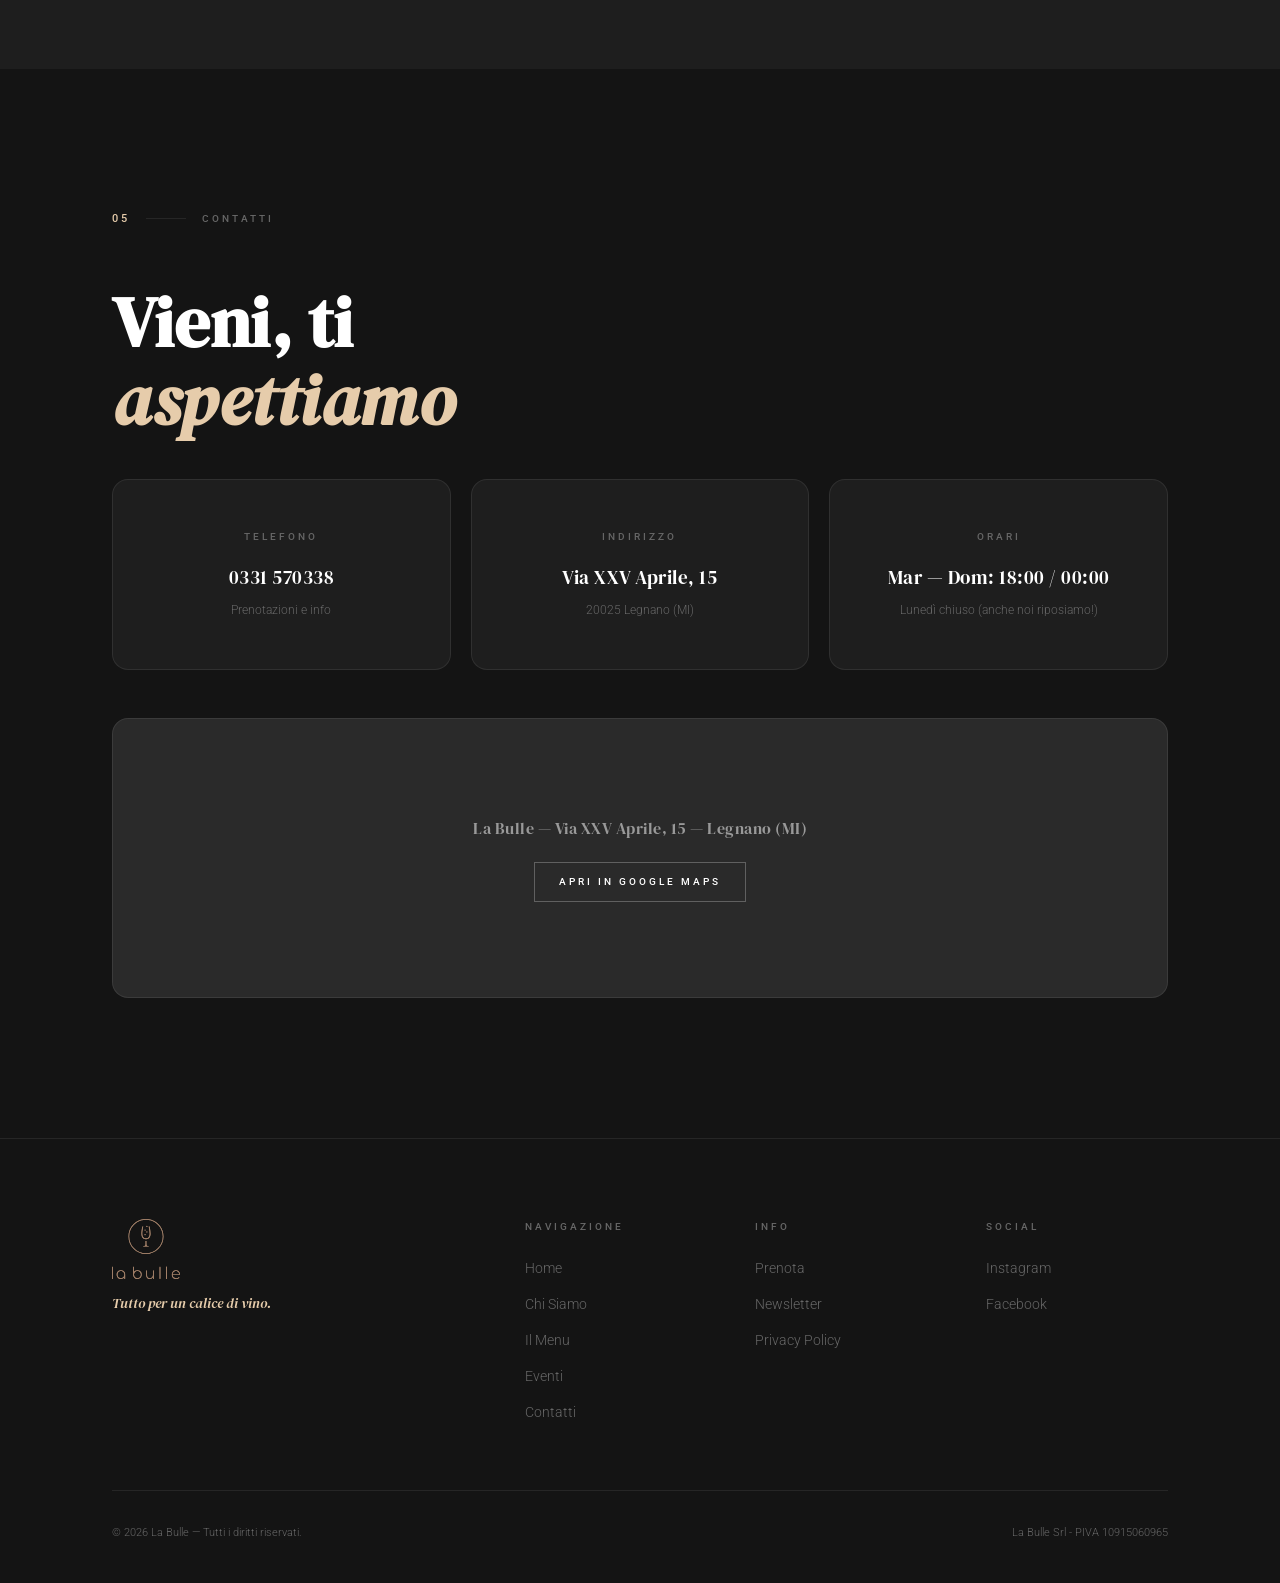
==== commit dea83239: "fix: remove menu bubbles, single call CTA, food icon update - Removed floating bubbles background fr" ====
--- a/index.html
+++ b/index.html
@@ -250,15 +250,11 @@
         <div class="container">
             <div class="cta-layout anim">
                 <h2 class="display-heading display-heading--center">Il tuo tavolo<br>ti <em>aspetta</em></h2>
-                <p class="cta-sub">Un messaggio, una chiamata, e sei dentro. Facile, no?</p>
+                <p class="cta-sub">Una chiamata e sei dentro. Facile, no?</p>
                 <div class="cta-actions">
                     <a href="tel:0331570338" class="btn btn--icon">
                         <svg width="16" height="16" viewBox="0 0 24 24" fill="none" stroke="currentColor" stroke-width="2"><path d="M22 16.92v3a2 2 0 0 1-2.18 2 19.79 19.79 0 0 1-8.63-3.07 19.5 19.5 0 0 1-6-6 19.79 19.79 0 0 1-3.07-8.67A2 2 0 0 1 4.11 2h3a2 2 0 0 1 2 1.72c.127.96.361 1.903.7 2.81a2 2 0 0 1-.45 2.11L8.09 9.91a16 16 0 0 0 6 6l1.27-1.27a2 2 0 0 1 2.11-.45c.907.339 1.85.573 2.81.7A2 2 0 0 1 22 16.92z"/></svg>
-                        Chiama
-                    </a>
-                    <a href="tel:0331570338" class="btn btn--outline btn--icon">
-                        <svg width="16" height="16" viewBox="0 0 24 24" fill="none" stroke="currentColor" stroke-width="2"><path d="M22 16.92v3a2 2 0 0 1-2.18 2 19.79 19.79 0 0 1-8.63-3.07 19.5 19.5 0 0 1-6-6 19.79 19.79 0 0 1-3.07-8.67A2 2 0 0 1 4.11 2h3a2 2 0 0 1 2 1.72c.127.96.361 1.903.7 2.81a2 2 0 0 1-.45 2.11L8.09 9.91a16 16 0 0 0 6 6l1.27-1.27a2 2 0 0 1 2.11-.45c.907.339 1.85.573 2.81.7A2 2 0 0 1 22 16.92z"/></svg>
-                        Prenota
+                        Chiama per prenotare
                     </a>
                 </div>
                 <span class="cta-phone">0331 570338</span>
--- a/css/style.css
+++ b/css/style.css
@@ -454,6 +454,21 @@
     margin-top: 40px;
 }
 .menu-col .menu-cat:first-child { margin-top: 0; }
+.menu-novita-badge {
+    display: inline-block;
+    font-family: var(--font-body);
+    font-size: 0.55rem;
+    font-weight: 500;
+    letter-spacing: 2px;
+    text-transform: uppercase;
+    color: var(--accent);
+    background: rgba(230,204,171,0.1);
+    border: 1px solid rgba(230,204,171,0.2);
+    border-radius: 4px;
+    padding: 3px 10px;
+    margin-left: 12px;
+    vertical-align: middle;
+}
 .menu-note {
     padding: 20px 24px;
     background: rgba(230,204,171,0.06);
@@ -469,40 +484,39 @@
 }
 .menu-list { padding:0; }
 .menu-item {
-    padding:18px 16px;
-    border-bottom:1px solid var(--border);
-    border-radius: 12px;
+    padding: 20px 16px;
+    border-bottom: 1px solid var(--border);
+    border-radius: 0;
     transition: all 0.3s var(--smooth);
-    margin-bottom: 2px;
-}
-.menu-item:last-child { border-bottom:none; }
+}
+.menu-item:last-child { border-bottom: none; }
 .menu-item:hover {
-    background: rgba(230,204,171,0.04);
-    border-color: transparent;
-    transform: translateX(8px);
-}
-.menu-item-top { display:flex; justify-content:space-between; align-items:baseline; gap:16px; }
+    background: rgba(230,204,171,0.03);
+}
+.menu-item-top { display: flex; justify-content: space-between; align-items: baseline; gap: 16px; }
 .menu-name {
-    font-family:var(--font-heading); font-size:1.1rem;
-    color:var(--white); letter-spacing:0.3px;
+    font-family: var(--font-heading); font-size: 1.15rem;
+    color: var(--white); letter-spacing: 0.3px;
+    line-height: 1.3;
 }
 .menu-price {
-    font-size:0.85rem; font-weight:500; color:var(--accent);
-    letter-spacing:1px; white-space:nowrap;
-    padding: 4px 12px;
+    font-size: 0.85rem; font-weight: 500; color: var(--accent);
+    letter-spacing: 1px; white-space: nowrap;
+    padding: 4px 14px;
     border: 1px solid var(--border-accent);
     border-radius: 20px;
+    flex-shrink: 0;
     transition: all 0.3s var(--bounce);
 }
 .menu-item:hover .menu-price {
     background: var(--accent);
     color: var(--black);
     border-color: var(--accent);
-    transform: scale(1.05);
 }
 .menu-desc {
-    font-size:0.8rem; color:var(--white-dim); margin-top:6px;
-    line-height:1.6;
+    font-size: 0.85rem; color: var(--white-muted); margin-top: 8px;
+    line-height: 1.7;
+    max-width: 600px;
 }
 .menu-cta { text-align:center; margin-top:56px; padding-top:40px; border-top:1px solid var(--border); }
 
@@ -847,16 +861,104 @@
    MENU PAGE
    ============================ */
 .menu-page-header {
-    padding: 140px 0 60px;
+    padding: 140px 0 40px;
     background: var(--black-deep);
     position: relative;
     z-index: 1;
-}
-.menu-page-sub {
-    font-size: 1rem;
+    text-align: center;
+}
+
+/* Main Food / Drink tabs */
+.menu-main-tabs {
+    display: flex;
+    gap: 12px;
+    justify-content: center;
+    margin-top: 32px;
+}
+.menu-main-tab {
+    display: inline-flex;
+    align-items: center;
+    gap: 10px;
+    padding: 16px 40px;
+    font-family: var(--font-body);
+    font-size: 0.75rem;
+    font-weight: 500;
+    letter-spacing: 2.5px;
+    text-transform: uppercase;
     color: var(--white-dim);
-    font-style: italic;
-}
+    background: none;
+    border: 1px solid var(--border);
+    border-radius: 60px;
+    cursor: pointer;
+    transition: all 0.3s var(--bounce);
+}
+.menu-main-tab:hover {
+    color: var(--white);
+    border-color: var(--accent);
+}
+.menu-main-tab.active {
+    color: var(--black);
+    background: var(--accent);
+    border-color: var(--accent);
+}
+.menu-main-tab svg { opacity: 0.7; }
+.menu-main-tab.active svg { opacity: 1; stroke: var(--black); }
+
+/* Language toggle */
+.lang-toggle {
+    display: flex;
+    gap: 4px;
+    justify-content: center;
+    margin-top: 20px;
+}
+.lang-btn {
+    padding: 6px 16px;
+    font-family: var(--font-body);
+    font-size: 0.65rem;
+    font-weight: 500;
+    letter-spacing: 2px;
+    color: var(--white-dim);
+    background: none;
+    border: 1px solid var(--border);
+    border-radius: 20px;
+    cursor: pointer;
+    transition: all 0.2s;
+}
+.lang-btn:hover { color: var(--white); border-color: var(--accent); }
+.lang-btn.active { color: var(--accent); border-color: var(--accent); background: rgba(230,204,171,0.08); }
+
+/* PDF Download Bar */
+.menu-pdf-bar {
+    display: flex;
+    gap: 12px;
+    justify-content: center;
+    margin-top: 24px;
+}
+.menu-pdf-btn {
+    display: inline-flex;
+    align-items: center;
+    gap: 8px;
+    padding: 10px 24px;
+    font-family: var(--font-body);
+    font-size: 0.7rem;
+    font-weight: 500;
+    letter-spacing: 1.5px;
+    text-transform: uppercase;
+    color: var(--accent);
+    background: rgba(230,204,171,0.06);
+    border: 1px solid var(--border-accent);
+    border-radius: 40px;
+    transition: all 0.3s var(--bounce);
+    text-decoration: none;
+}
+.menu-pdf-btn:hover {
+    background: var(--accent);
+    color: var(--black);
+    border-color: var(--accent);
+    transform: translateY(-2px);
+    box-shadow: 0 6px 20px var(--accent-glow);
+}
+.menu-pdf-btn svg { flex-shrink: 0; }
 .menu-filters-wrap {
     position: sticky;
     top: 60px;
@@ -900,12 +1002,12 @@
     border-color: var(--accent);
 }
 .menu-page-content { padding-top: 60px; }
-.menu-section { margin-bottom: 48px; }
+.menu-section { margin-bottom: 56px; }
 .menu-section.hidden { display: none; }
 .menu-grid {
-    display: grid;
-    grid-template-columns: 1fr 1fr;
-    gap: 8px;
+    display: flex;
+    flex-direction: column;
+    gap: 0;
 }
 .menu-filters-wrap .container {
     padding: 0 32px;
@@ -940,7 +1042,6 @@
     .event-header { grid-template-columns: 68px 1fr 32px; gap: 16px; }
     .event-date { width: 68px; height: 68px; }
     .event-body-inner { grid-template-columns: 1fr 220px; gap: 24px; padding-left: 92px; }
-    .menu-grid { grid-template-columns: 1fr 1fr; }
     .footer-top { grid-template-columns:1fr 1fr; gap:32px; }
     .footer-brand { grid-column:span 2; }
     .newsletter-layout { gap:48px; }
@@ -979,19 +1080,27 @@
     .feature-card { padding: 36px 28px; }
     .etichette-layout { grid-template-columns: 1fr; gap: 40px; text-align: center; }
     .etichette-text { text-align: left; }
-    .menu-grid { grid-template-columns: 1fr; }
 
     /* Menu page mobile fixes */
+    .menu-main-tabs { gap: 8px; }
+    .menu-main-tab { padding: 14px 28px; font-size: 0.7rem; letter-spacing: 2px; }
+    .menu-pdf-bar { gap: 8px; flex-wrap: wrap; }
+    .menu-pdf-btn { padding: 8px 18px; font-size: 0.65rem; }
     .menu-filters-wrap { top: 54px; padding: 12px 0; }
     .menu-filters-wrap .container { padding: 0 16px; }
     .menu-filters { gap: 6px; padding: 0 4px 6px; }
-    .filter-btn { padding: 6px 14px; font-size: 0.6rem; letter-spacing: 1.5px; }
-    .menu-page-header { padding: 110px 0 40px; }
-    .menu-page-content { padding-top: 40px; }
-    .menu-item { padding: 14px 12px; }
-    .menu-name { font-size: 0.95rem; }
-    .menu-price { font-size: 0.75rem; padding: 3px 10px; }
-    .menu-desc { font-size: 0.75rem; }
+    .filter-btn { padding: 8px 16px; font-size: 0.65rem; letter-spacing: 1.5px; }
+    .menu-page-header { padding: 110px 0 28px; }
+    .menu-page-content { padding-top: 32px; }
+    .menu-section { margin-bottom: 40px; }
+    .menu-cat { font-size: 1.25rem; margin-bottom: 16px; padding-bottom: 12px; margin-top: 32px; }
+    .menu-item { padding: 16px 12px; }
+    .menu-item-top { gap: 12px; }
+    .menu-name { font-size: 1.05rem; }
+    .menu-price { font-size: 0.8rem; padding: 4px 12px; }
+    .menu-desc { font-size: 0.82rem; margin-top: 6px; }
+    .menu-note { padding: 16px 18px; margin-bottom: 24px; }
+    .menu-note p { font-size: 0.85rem; }
     .gallery-grid { grid-template-columns:1fr 1fr; }
     .gallery-cell--wide { grid-column:span 2; }
     .event-header { grid-template-columns: 60px 1fr 32px; gap: 12px; padding: 16px 12px; }
